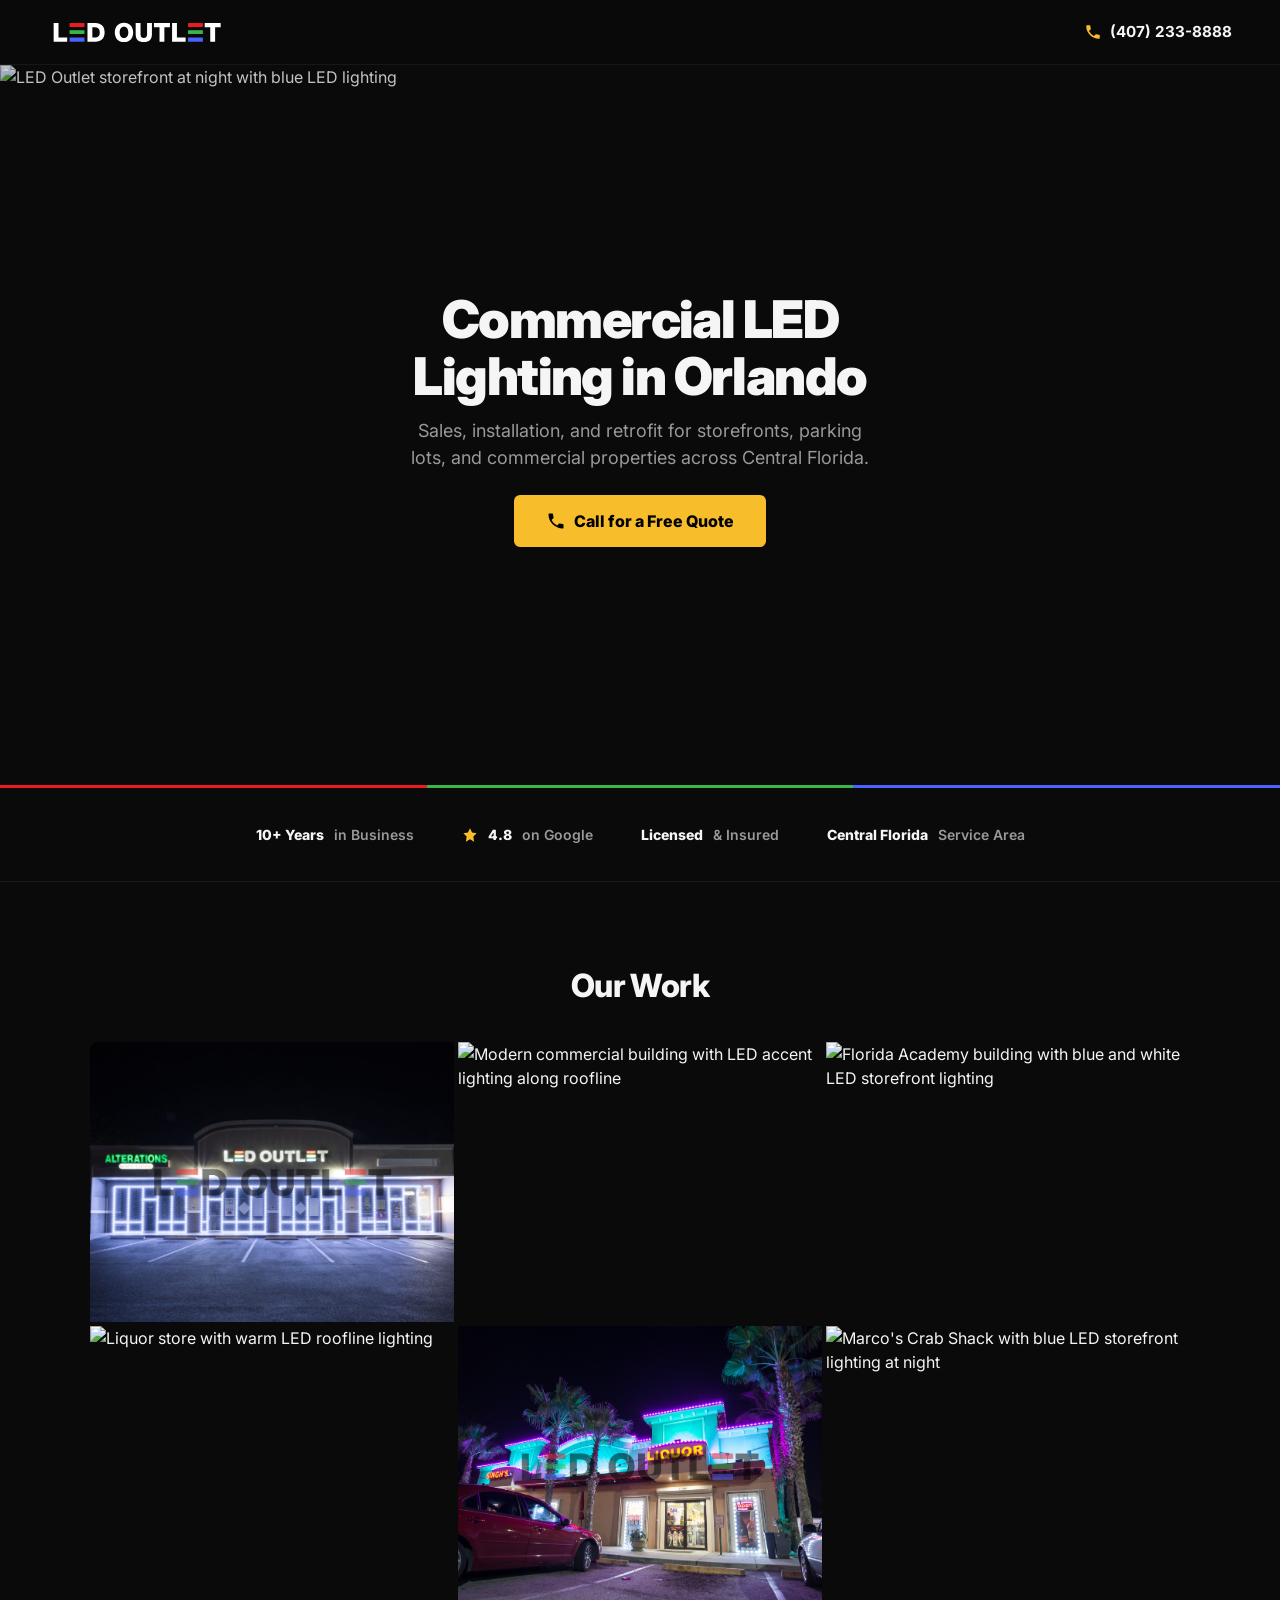
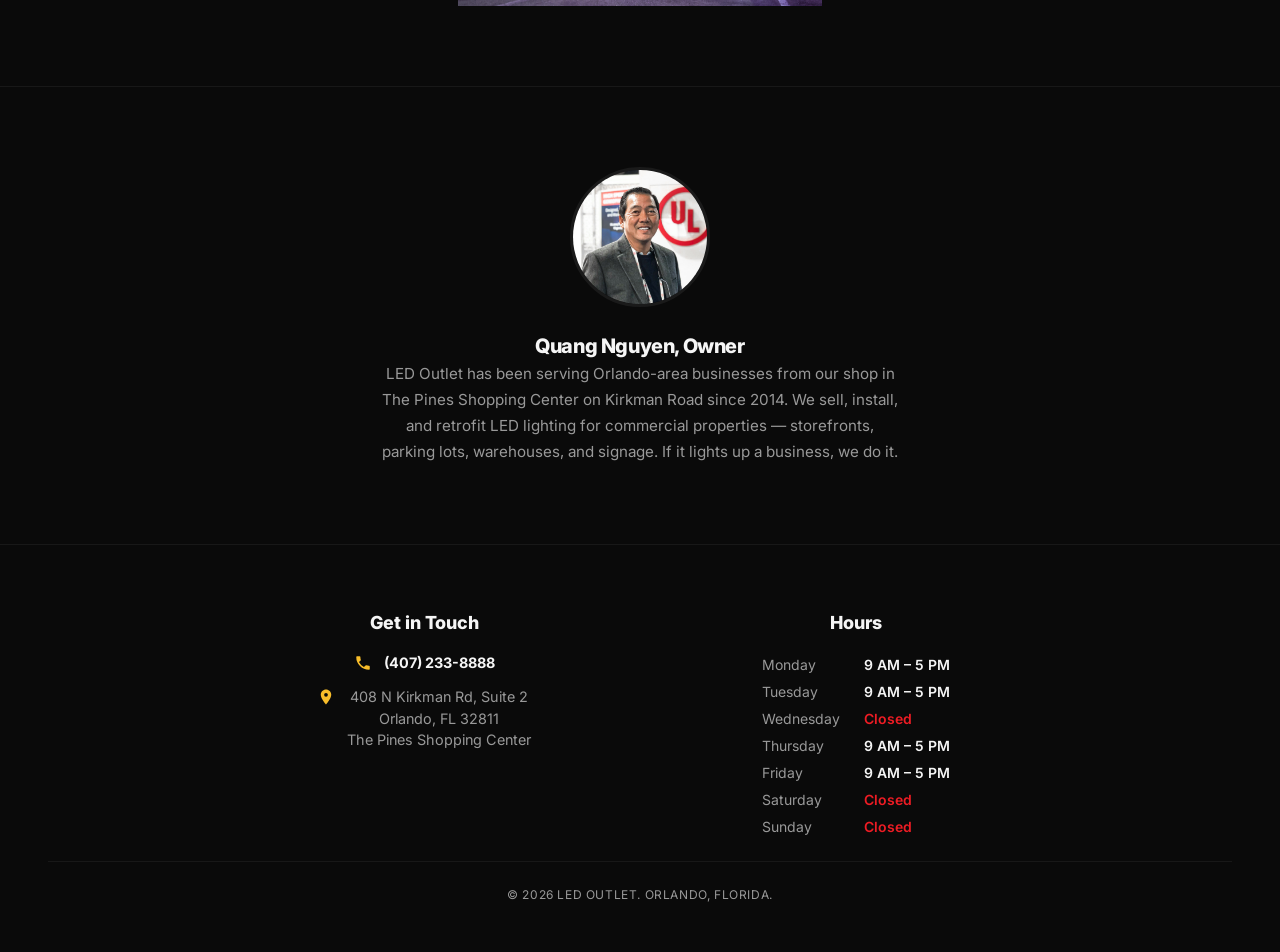
==== index.html @ 51996bc2 "Initial landing page for LED Outlet Single-page lead-gen site: hero with storefront photo, trust bar" ====
<!DOCTYPE html>
<html lang="en">
<head>
<meta charset="utf-8"/>
<meta name="viewport" content="width=device-width, initial-scale=1.0"/>
<title>LED Outlet — Commercial LED Lighting | Orlando, FL</title>
<meta name="description" content="Commercial LED lighting sales, installation, and retrofit in Orlando and Central Florida. Storefront LEDs, parking lot lights, wall packs, flood lights. Call (407) 233-8888."/>
<link rel="icon" type="image/png" href="images/favicon.png"/>
<link href="https://fonts.googleapis.com/css2?family=Inter:wght@400;500;600;700;800;900&display=swap" rel="stylesheet"/>
<style>
*, *::before, *::after { margin: 0; padding: 0; box-sizing: border-box; }

:root {
  --bg: #0a0a0a;
  --surface: #141414;
  --surface-2: #1a1a1a;
  --text: #f5f5f5;
  --text-muted: #999;
  --accent: #f8bd2a;
  --red: #ED1C24;
  --green: #39B54A;
  --blue: #4D63FF;
}

html { scroll-behavior: smooth; }

body {
  font-family: 'Inter', -apple-system, BlinkMacSystemFont, sans-serif;
  background: var(--bg);
  color: var(--text);
  line-height: 1.5;
  -webkit-font-smoothing: antialiased;
}

/* ── Sticky Mobile Call Bar ── */
.call-bar {
  position: fixed;
  bottom: 0;
  left: 0;
  right: 0;
  z-index: 100;
  background: var(--accent);
  padding: 14px 20px;
  display: flex;
  align-items: center;
  justify-content: center;
  gap: 10px;
  text-decoration: none;
  color: #000;
  font-weight: 800;
  font-size: 1.125rem;
  letter-spacing: -0.01em;
  transition: background 0.2s;
}
.call-bar:hover { background: #ffd000; }
.call-bar svg { width: 22px; height: 22px; flex-shrink: 0; }

@media (min-width: 768px) {
  .call-bar { display: none; }
}

/* ── Header ── */
header {
  position: sticky;
  top: 0;
  z-index: 90;
  background: rgba(10,10,10,0.92);
  backdrop-filter: blur(12px);
  -webkit-backdrop-filter: blur(12px);
  border-bottom: 1px solid rgba(255,255,255,0.06);
  padding: 16px 24px;
  display: flex;
  flex-direction: column;
  align-items: center;
  justify-content: center;
  gap: 8px;
}

.logo { height: 28px; width: auto; }

.header-phone {
  display: none;
  align-items: center;
  gap: 8px;
  text-decoration: none;
  color: var(--text);
  font-weight: 700;
  font-size: 0.95rem;
  transition: color 0.2s;
}
.header-phone:hover { color: var(--accent); }
.header-phone svg { width: 18px; height: 18px; color: var(--accent); }

@media (min-width: 768px) {
  header { padding: 16px 48px; flex-direction: row; justify-content: space-between; }
  .logo { height: 32px; }
  .header-phone { display: flex; }
}

/* ── Hero ── */
.hero {
  position: relative;
  min-height: 70vh;
  display: flex;
  align-items: center;
  justify-content: center;
  overflow: hidden;
}

.hero-img {
  position: absolute;
  inset: 0;
  width: 100%;
  height: 100%;
  object-fit: cover;
  object-position: center;
}

.hero-overlay {
  position: absolute;
  inset: 0;
  background: linear-gradient(
    to top,
    rgba(10,10,10,1) 0%,
    rgba(10,10,10,0.7) 40%,
    rgba(10,10,10,0.2) 100%
  );
}

.hero-content {
  position: relative;
  z-index: 2;
  padding: 40px 24px 48px;
  max-width: 680px;
  text-align: center;
}

.hero-content h1 {
  font-size: 2rem;
  font-weight: 900;
  letter-spacing: -0.03em;
  line-height: 1.1;
  margin-bottom: 12px;
}

.hero-content p {
  font-size: 1rem;
  color: var(--text-muted);
  max-width: 480px;
  margin: 0 auto 24px;
}

.hero-cta {
  display: inline-flex;
  align-items: center;
  gap: 8px;
  background: var(--accent);
  color: #000;
  font-weight: 800;
  font-size: 1rem;
  padding: 14px 32px;
  border: none;
  border-radius: 6px;
  text-decoration: none;
  transition: transform 0.15s, box-shadow 0.2s;
}
.hero-cta:hover {
  transform: scale(1.03);
  box-shadow: 0 0 30px rgba(248,189,42,0.3);
}
.hero-cta svg { width: 20px; height: 20px; }

@media (min-width: 768px) {
  .hero { min-height: 80vh; }
  .hero-content { padding: 60px 48px 72px; }
  .hero-content h1 { font-size: 3.25rem; }
  .hero-content p { font-size: 1.125rem; }
}

/* ── RGB Divider ── */
.rgb-line {
  display: flex;
  height: 3px;
}
.rgb-line span { flex: 1; }

/* ── Trust Bar ── */
.trust-bar {
  padding: 32px 24px;
  display: flex;
  flex-wrap: wrap;
  gap: 24px 40px;
  justify-content: center;
  align-items: center;
  border-bottom: 1px solid rgba(255,255,255,0.06);
}

.trust-item {
  display: flex;
  align-items: center;
  gap: 10px;
  font-size: 0.875rem;
  font-weight: 600;
  color: var(--text-muted);
}

.trust-item strong {
  color: var(--text);
  font-weight: 800;
}

@media (min-width: 768px) {
  .trust-bar { padding: 36px 48px; gap: 48px; }
}

/* ── Projects Grid ── */
.projects {
  padding: 64px 24px;
}

.projects h2 {
  font-size: 1.5rem;
  font-weight: 800;
  letter-spacing: -0.02em;
  margin-bottom: 32px;
  text-align: center;
}

.projects-grid {
  display: grid;
  grid-template-columns: 1fr;
  gap: 4px;
  max-width: 1100px;
  margin: 0 auto;
  border-radius: 8px;
  overflow: hidden;
}

.projects-grid img {
  width: 100%;
  height: 240px;
  object-fit: cover;
  display: block;
  transition: transform 0.3s;
}

.projects-grid img:hover {
  transform: scale(1.02);
}

@media (min-width: 640px) {
  .projects-grid { grid-template-columns: 1fr 1fr; }
  .projects-grid img { height: 280px; }
}

@media (min-width: 768px) {
  .projects { padding: 80px 48px; }
  .projects h2 { font-size: 2rem; }
}

@media (min-width: 1024px) {
  .projects-grid { grid-template-columns: 1fr 1fr 1fr; }
}

/* ── About / Owner ── */
.about {
  padding: 64px 24px;
  border-top: 1px solid rgba(255,255,255,0.06);
}

.about-inner {
  max-width: 800px;
  margin: 0 auto;
  display: flex;
  flex-direction: column;
  align-items: center;
  gap: 24px;
  text-align: center;
}

.about-photo {
  width: 120px;
  height: 120px;
  border-radius: 50%;
  object-fit: cover;
  border: 3px solid var(--surface-2);
}

.about-inner h2 {
  font-size: 1.25rem;
  font-weight: 800;
  letter-spacing: -0.02em;
}

.about-inner p {
  font-size: 0.95rem;
  color: var(--text-muted);
  max-width: 520px;
  line-height: 1.7;
}

@media (min-width: 768px) {
  .about { padding: 80px 48px; }
  .about-photo { width: 140px; height: 140px; flex-shrink: 0; }
}

/* ── Footer / Contact ── */
footer {
  border-top: 1px solid rgba(255,255,255,0.06);
  padding: 48px 24px 120px;
}

.footer-inner {
  max-width: 800px;
  margin: 0 auto;
  display: flex;
  flex-direction: column;
  align-items: center;
  text-align: center;
  gap: 32px;
}

.footer-contact h3 {
  font-size: 1.125rem;
  font-weight: 800;
  margin-bottom: 16px;
}

.footer-detail {
  display: flex;
  align-items: flex-start;
  justify-content: center;
  gap: 12px;
  margin-bottom: 12px;
  font-size: 0.9rem;
  color: var(--text-muted);
}

.footer-detail svg {
  width: 18px;
  height: 18px;
  color: var(--accent);
  flex-shrink: 0;
  margin-top: 2px;
}

.footer-detail a {
  color: var(--text);
  text-decoration: none;
  font-weight: 700;
}
.footer-detail a:hover { color: var(--accent); }

.footer-hours {
  text-align: center;
}

.footer-hours h3 {
  font-size: 1.125rem;
  font-weight: 800;
  margin-bottom: 16px;
}

.hours-grid {
  display: inline-grid;
  grid-template-columns: auto auto;
  gap: 6px 24px;
  font-size: 0.875rem;
  text-align: left;
}

.hours-grid .day { color: var(--text-muted); }
.hours-grid .time { color: var(--text); font-weight: 600; }
.hours-grid .closed { color: var(--red); font-weight: 600; }

.footer-bottom {
  margin-top: 24px;
  padding-top: 24px;
  border-top: 1px solid rgba(255,255,255,0.06);
  font-size: 0.75rem;
  color: var(--text-muted);
  text-align: center;
  letter-spacing: 0.05em;
  text-transform: uppercase;
}

@media (min-width: 768px) {
  footer { padding: 64px 48px 48px; }
  .footer-inner { flex-direction: row; align-items: flex-start; gap: 64px; }
  .footer-contact, .footer-hours { flex: 1; text-align: center; }
}

/* ── Utility ── */
@media (max-width: 767px) {
  body { padding-bottom: 60px; }
}
</style>
</head>
<body>

<!-- Sticky Mobile Call Bar -->
<a href="tel:4072338888" class="call-bar">
  <svg xmlns="http://www.w3.org/2000/svg" viewBox="0 0 24 24" fill="currentColor"><path d="M6.62 10.79a15.05 15.05 0 006.59 6.59l2.2-2.2a1 1 0 011.01-.24 11.36 11.36 0 003.58.57 1 1 0 011 1V20a1 1 0 01-1 1A17 17 0 013 4a1 1 0 011-1h3.5a1 1 0 011 1 11.36 11.36 0 00.57 3.58 1 1 0 01-.25 1.01l-2.2 2.2z"/></svg>
  Call (407) 233-8888
</a>

<!-- Header -->
<header>
  <img src="images/logo.svg" alt="LED Outlet" class="logo"/>
  <a href="tel:4072338888" class="header-phone">
    <svg xmlns="http://www.w3.org/2000/svg" viewBox="0 0 24 24" fill="currentColor"><path d="M6.62 10.79a15.05 15.05 0 006.59 6.59l2.2-2.2a1 1 0 011.01-.24 11.36 11.36 0 003.58.57 1 1 0 011 1V20a1 1 0 01-1 1A17 17 0 013 4a1 1 0 011-1h3.5a1 1 0 011 1 11.36 11.36 0 00.57 3.58 1 1 0 01-.25 1.01l-2.2 2.2z"/></svg>
    (407) 233-8888
  </a>
</header>

<!-- Hero -->
<section class="hero">
  <img src="images/hero-storefront.jpg" alt="LED Outlet storefront at night with blue LED lighting" class="hero-img"/>
  <div class="hero-overlay"></div>
  <div class="hero-content">
    <h1>Commercial LED Lighting in Orlando</h1>
    <p>Sales, installation, and retrofit for storefronts, parking lots, and commercial properties across Central Florida.</p>
    <a href="tel:4072338888" class="hero-cta">
      <svg xmlns="http://www.w3.org/2000/svg" viewBox="0 0 24 24" fill="currentColor"><path d="M6.62 10.79a15.05 15.05 0 006.59 6.59l2.2-2.2a1 1 0 011.01-.24 11.36 11.36 0 003.58.57 1 1 0 011 1V20a1 1 0 01-1 1A17 17 0 013 4a1 1 0 011-1h3.5a1 1 0 011 1 11.36 11.36 0 00.57 3.58 1 1 0 01-.25 1.01l-2.2 2.2z"/></svg>
      Call for a Free Quote
    </a>
  </div>
</section>

<!-- RGB Divider -->
<div class="rgb-line">
  <span style="background:var(--red)"></span>
  <span style="background:var(--green)"></span>
  <span style="background:var(--blue)"></span>
</div>

<!-- Trust Bar -->
<div class="trust-bar">
  <div class="trust-item">
    <strong>10+ Years</strong> in Business
  </div>
  <div class="trust-item">
    <svg xmlns="http://www.w3.org/2000/svg" viewBox="0 0 24 24" fill="#f8bd2a" width="16" height="16"><path d="M12 2l3.09 6.26L22 9.27l-5 4.87L18.18 22 12 18.56 5.82 22 7 14.14l-5-4.87 6.91-1.01z"/></svg>
    <strong>4.8</strong> on Google
  </div>
  <div class="trust-item">
    <strong>Licensed</strong> & Insured
  </div>
  <div class="trust-item">
    <strong>Central Florida</strong> Service Area
  </div>
</div>

<!-- Projects -->
<section class="projects">
  <h2>Our Work</h2>
  <div class="projects-grid">
    <img src="images/storefront-white.jpg" alt="LED Outlet storefront with white LED module lighting" loading="lazy"/>
    <img src="images/projects/commercial-building.jpg" alt="Modern commercial building with LED accent lighting along roofline" loading="lazy"/>
    <img src="images/projects/florida-academy.jpg" alt="Florida Academy building with blue and white LED storefront lighting" loading="lazy"/>
    <img src="images/projects/liquor-store.jpg" alt="Liquor store with warm LED roofline lighting" loading="lazy"/>
    <img src="images/projects/singhs.jpg" alt="Singh's Liquors with colorful LED accent lighting and palm trees" loading="lazy"/>
    <img src="images/projects/crab-shack.jpg" alt="Marco's Crab Shack with blue LED storefront lighting at night" loading="lazy"/>
  </div>
</section>

<!-- About -->
<section class="about">
  <div class="about-inner">
    <img src="images/quang.jpg" alt="Quang Nguyen, owner of LED Outlet" class="about-photo"/>
    <div>
      <h2>Quang Nguyen, Owner</h2>
      <p>LED Outlet has been serving Orlando-area businesses from our shop in The Pines Shopping Center on Kirkman Road since 2014. We sell, install, and retrofit LED lighting for commercial properties — storefronts, parking lots, warehouses, and signage. If it lights up a business, we do it.</p>
    </div>
  </div>
</section>

<!-- Footer -->
<footer>
  <div class="footer-inner">
    <div class="footer-contact">
      <h3>Get in Touch</h3>
      <div class="footer-detail">
        <svg xmlns="http://www.w3.org/2000/svg" viewBox="0 0 24 24" fill="currentColor"><path d="M6.62 10.79a15.05 15.05 0 006.59 6.59l2.2-2.2a1 1 0 011.01-.24 11.36 11.36 0 003.58.57 1 1 0 011 1V20a1 1 0 01-1 1A17 17 0 013 4a1 1 0 011-1h3.5a1 1 0 011 1 11.36 11.36 0 00.57 3.58 1 1 0 01-.25 1.01l-2.2 2.2z"/></svg>
        <a href="tel:4072338888">(407) 233-8888</a>
      </div>
      <div class="footer-detail">
        <svg xmlns="http://www.w3.org/2000/svg" viewBox="0 0 24 24" fill="currentColor"><path d="M12 2C8.13 2 5 5.13 5 9c0 5.25 7 13 7 13s7-7.75 7-13c0-3.87-3.13-7-7-7zm0 9.5a2.5 2.5 0 010-5 2.5 2.5 0 010 5z"/></svg>
        <span>408 N Kirkman Rd, Suite 2<br/>Orlando, FL 32811<br/>The Pines Shopping Center</span>
      </div>
    </div>
    <div class="footer-hours">
      <h3>Hours</h3>
      <div class="hours-grid">
        <span class="day">Monday</span><span class="time">9 AM – 5 PM</span>
        <span class="day">Tuesday</span><span class="time">9 AM – 5 PM</span>
        <span class="day">Wednesday</span><span class="closed">Closed</span>
        <span class="day">Thursday</span><span class="time">9 AM – 5 PM</span>
        <span class="day">Friday</span><span class="time">9 AM – 5 PM</span>
        <span class="day">Saturday</span><span class="closed">Closed</span>
        <span class="day">Sunday</span><span class="closed">Closed</span>
      </div>
    </div>
  </div>
  <div class="footer-bottom">
    &copy; 2026 LED Outlet. Orlando, Florida.
  </div>
</footer>

</body>
</html>
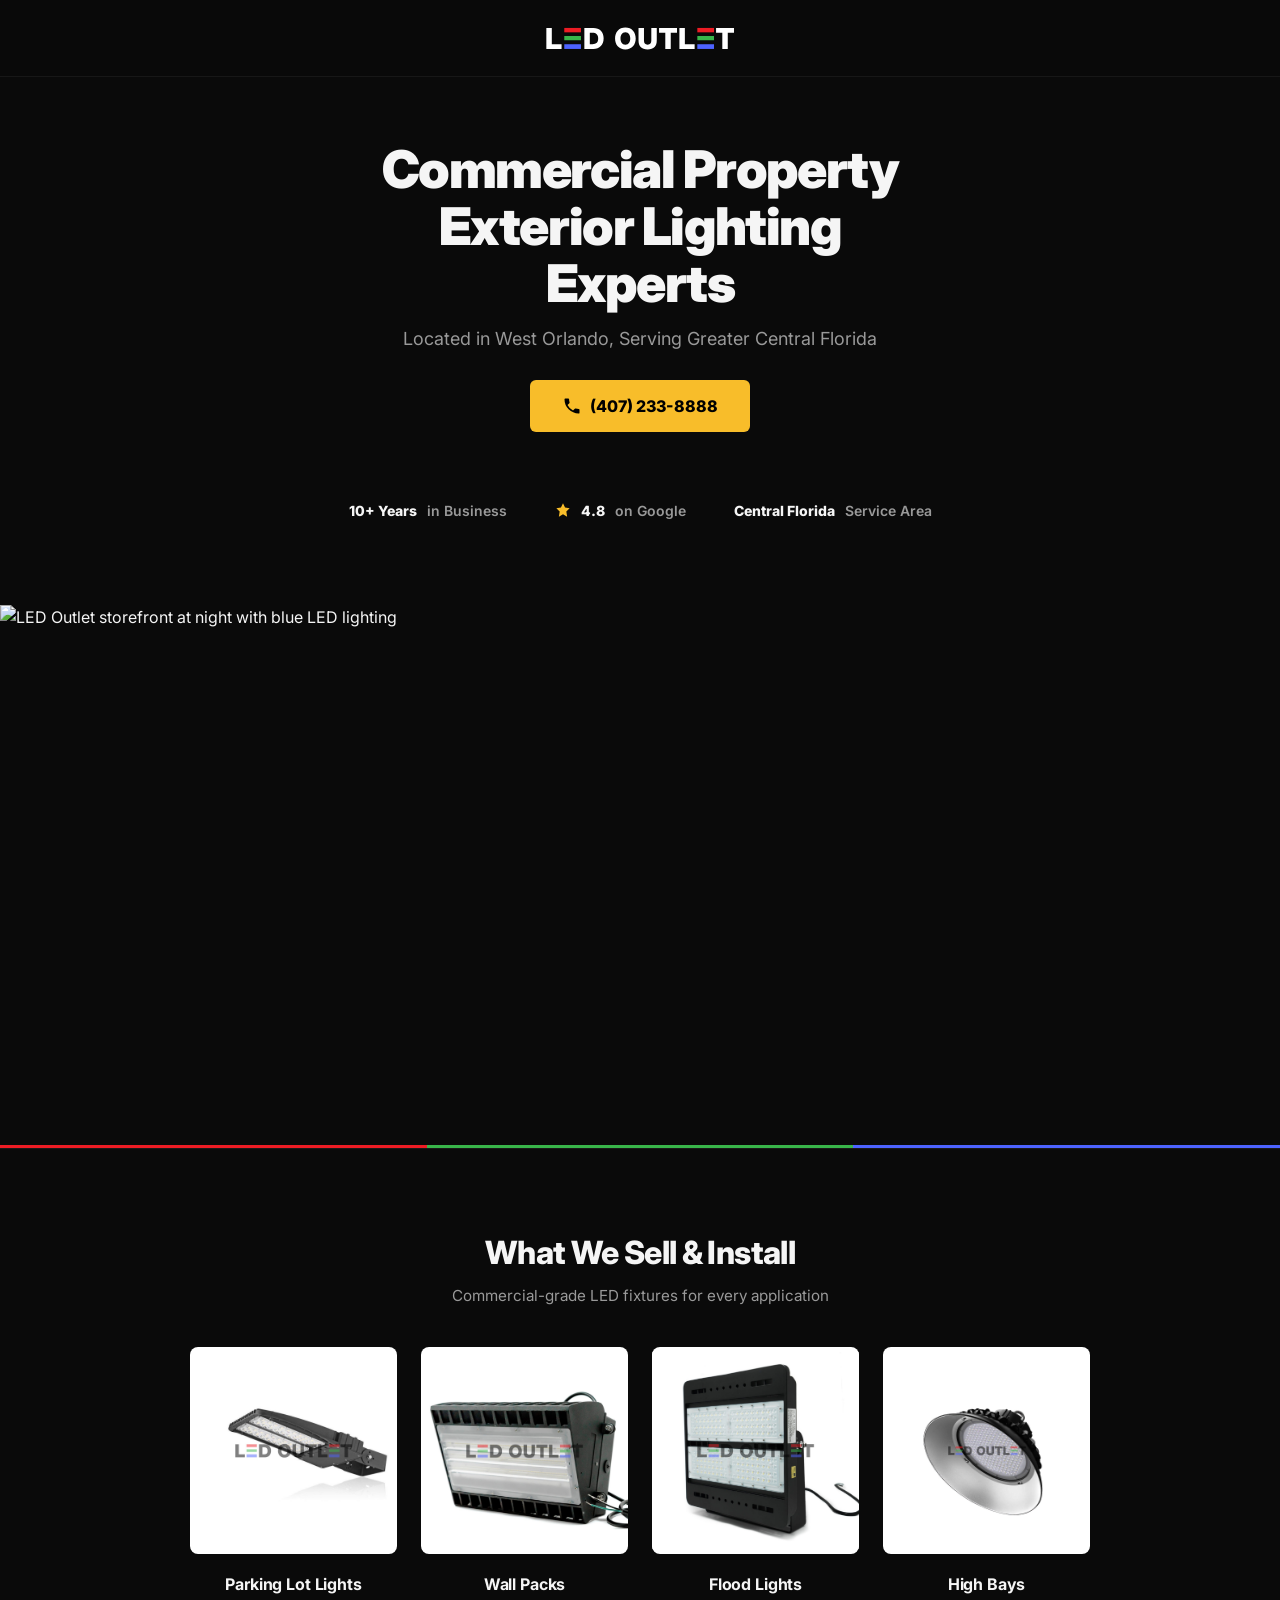
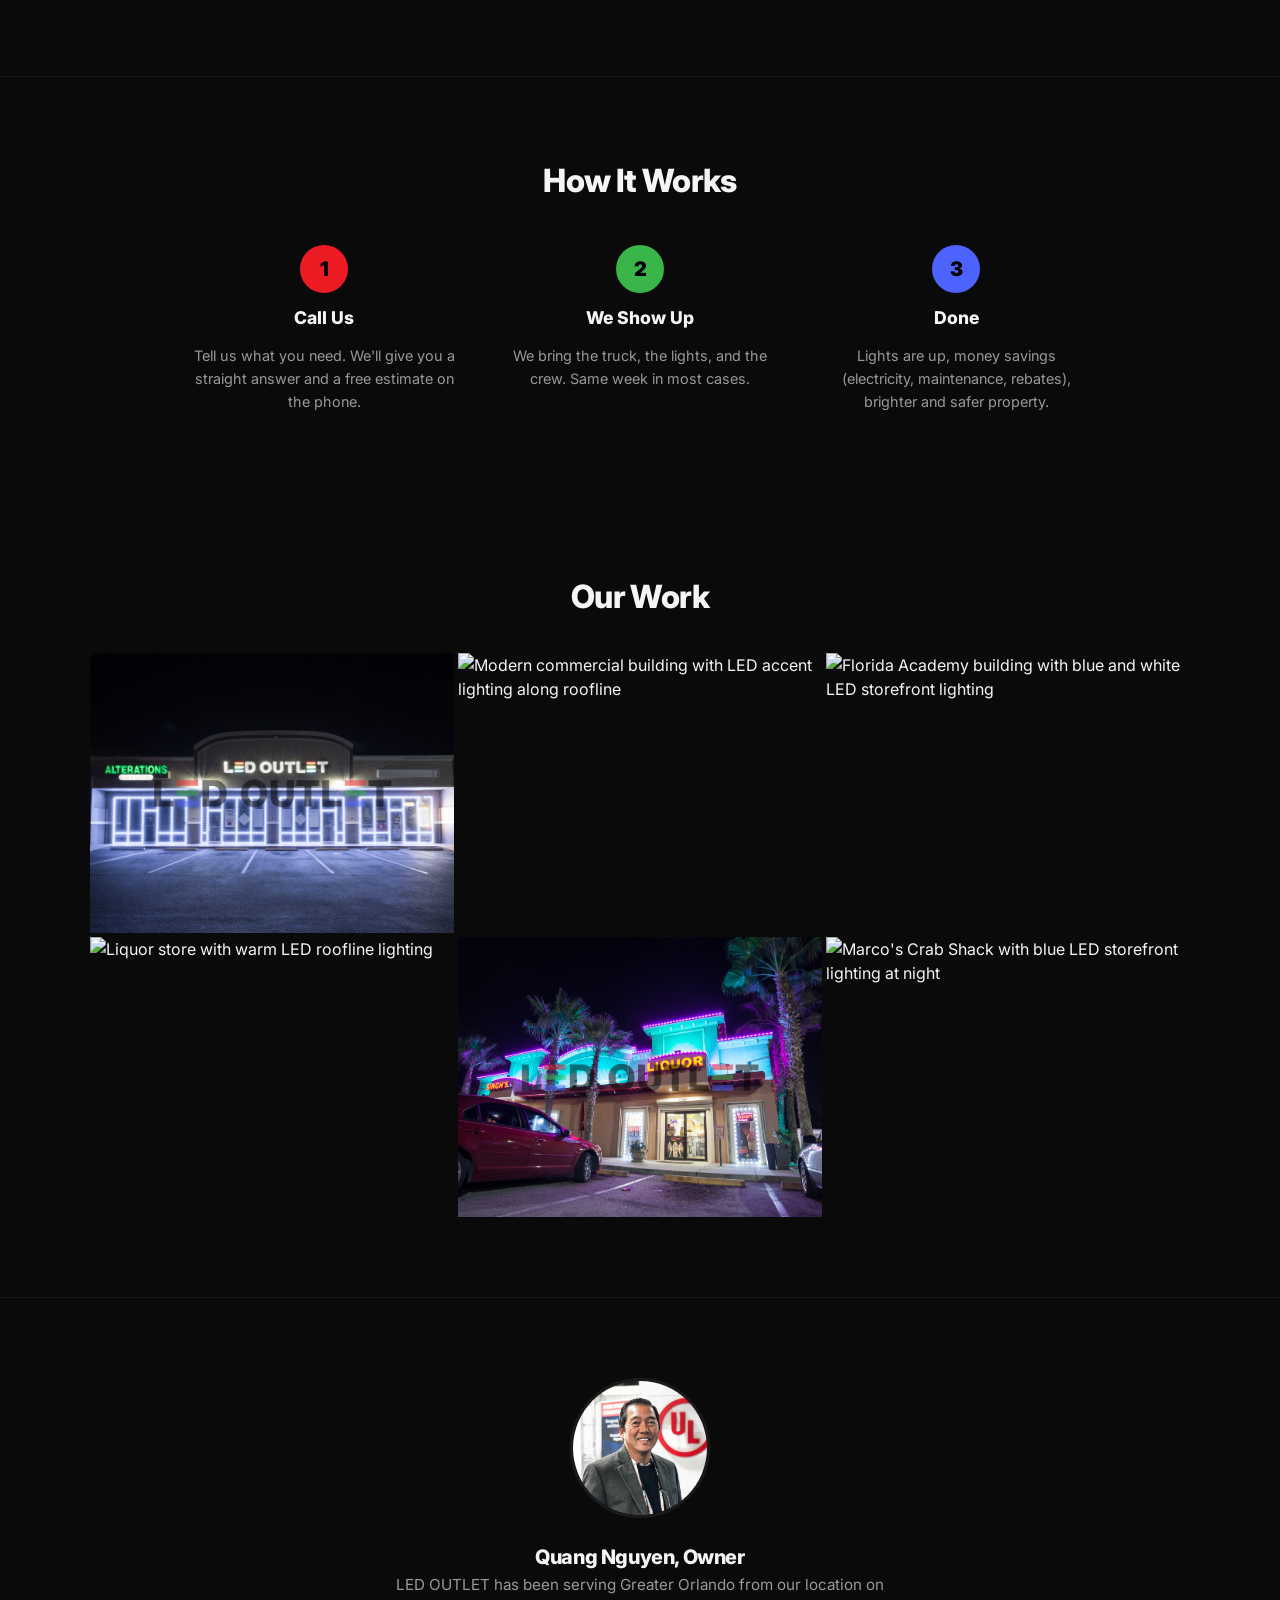
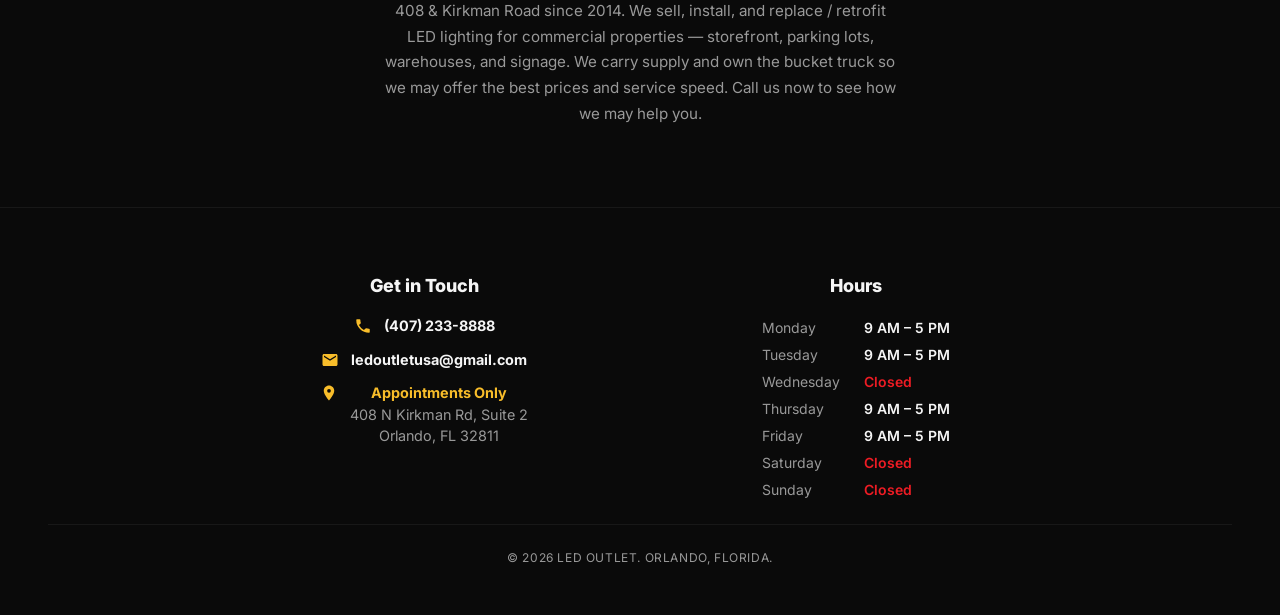
==== commit f28f24a5: "Add products, how-it-works, restructure layout - Products section: parking lot lights, wall packs, f" ====
--- a/index.html
+++ b/index.html
@@ -68,74 +68,29 @@
   backdrop-filter: blur(12px);
   -webkit-backdrop-filter: blur(12px);
   border-bottom: 1px solid rgba(255,255,255,0.06);
-  padding: 16px 24px;
+  padding: 20px 24px;
   display: flex;
   flex-direction: column;
   align-items: center;
   justify-content: center;
-  gap: 8px;
+  gap: 0;
 }
 
 .logo { height: 28px; width: auto; }
 
-.header-phone {
-  display: none;
-  align-items: center;
-  gap: 8px;
-  text-decoration: none;
-  color: var(--text);
-  font-weight: 700;
-  font-size: 0.95rem;
-  transition: color 0.2s;
-}
-.header-phone:hover { color: var(--accent); }
-.header-phone svg { width: 18px; height: 18px; color: var(--accent); }
-
-@media (min-width: 768px) {
-  header { padding: 16px 48px; flex-direction: row; justify-content: space-between; }
-  .logo { height: 32px; }
-  .header-phone { display: flex; }
-}
-
-/* ── Hero ── */
-.hero {
-  position: relative;
-  min-height: 70vh;
-  display: flex;
-  align-items: center;
-  justify-content: center;
-  overflow: hidden;
-}
-
-.hero-img {
-  position: absolute;
-  inset: 0;
-  width: 100%;
-  height: 100%;
-  object-fit: cover;
-  object-position: center;
-}
-
-.hero-overlay {
-  position: absolute;
-  inset: 0;
-  background: linear-gradient(
-    to top,
-    rgba(10,10,10,1) 0%,
-    rgba(10,10,10,0.7) 40%,
-    rgba(10,10,10,0.2) 100%
-  );
-}
-
-.hero-content {
-  position: relative;
-  z-index: 2;
-  padding: 40px 24px 48px;
-  max-width: 680px;
-  text-align: center;
-}
-
-.hero-content h1 {
+@media (min-width: 768px) {
+  header { padding: 20px 48px; }
+  .logo { height: 36px; }
+}
+
+/* ── Intro (text + buttons above hero image) ── */
+.intro {
+  background: var(--bg);
+  text-align: center;
+  padding: 48px 24px 40px;
+}
+
+.intro h1 {
   font-size: 2rem;
   font-weight: 900;
   letter-spacing: -0.03em;
@@ -143,14 +98,21 @@
   margin-bottom: 12px;
 }
 
-.hero-content p {
+.intro p {
   font-size: 1rem;
   color: var(--text-muted);
-  max-width: 480px;
-  margin: 0 auto 24px;
-}
-
-.hero-cta {
+  max-width: 520px;
+  margin: 0 auto 28px;
+}
+
+.intro-buttons {
+  display: flex;
+  gap: 12px;
+  justify-content: center;
+  flex-wrap: wrap;
+}
+
+.btn-call {
   display: inline-flex;
   align-items: center;
   gap: 8px;
@@ -164,17 +126,54 @@
   text-decoration: none;
   transition: transform 0.15s, box-shadow 0.2s;
 }
-.hero-cta:hover {
+.btn-call:hover {
   transform: scale(1.03);
   box-shadow: 0 0 30px rgba(248,189,42,0.3);
 }
-.hero-cta svg { width: 20px; height: 20px; }
-
-@media (min-width: 768px) {
-  .hero { min-height: 80vh; }
-  .hero-content { padding: 60px 48px 72px; }
-  .hero-content h1 { font-size: 3.25rem; }
-  .hero-content p { font-size: 1.125rem; }
+.btn-call svg { width: 20px; height: 20px; }
+
+.btn-quote {
+  display: inline-flex;
+  align-items: center;
+  gap: 8px;
+  background: transparent;
+  color: var(--text);
+  font-weight: 700;
+  font-size: 1rem;
+  padding: 14px 32px;
+  border: 2px solid rgba(255,255,255,0.15);
+  border-radius: 6px;
+  text-decoration: none;
+  transition: border-color 0.2s, background 0.2s;
+}
+.btn-quote:hover {
+  border-color: rgba(255,255,255,0.3);
+  background: rgba(255,255,255,0.05);
+}
+.btn-quote svg { width: 20px; height: 20px; }
+
+@media (min-width: 768px) {
+  .intro { padding: 64px 48px 48px; }
+  .intro h1 { font-size: 3.25rem; }
+  .intro p { font-size: 1.125rem; }
+}
+
+/* ── Hero Image ── */
+.hero {
+  position: relative;
+  overflow: hidden;
+}
+
+.hero-img {
+  width: 100%;
+  height: 50vh;
+  object-fit: cover;
+  object-position: center;
+  display: block;
+}
+
+@media (min-width: 768px) {
+  .hero-img { height: 60vh; }
 }
 
 /* ── RGB Divider ── */
@@ -186,13 +185,13 @@
 
 /* ── Trust Bar ── */
 .trust-bar {
-  padding: 32px 24px;
+  margin-top: 32px;
+  padding: 0;
   display: flex;
   flex-wrap: wrap;
-  gap: 24px 40px;
+  gap: 16px 32px;
   justify-content: center;
   align-items: center;
-  border-bottom: 1px solid rgba(255,255,255,0.06);
 }
 
 .trust-item {
@@ -211,6 +210,125 @@
 
 @media (min-width: 768px) {
   .trust-bar { padding: 36px 48px; gap: 48px; }
+}
+
+/* ── Products ── */
+.products {
+  padding: 64px 24px;
+  border-top: 1px solid rgba(255,255,255,0.06);
+}
+
+.products h2 {
+  font-size: 1.5rem;
+  font-weight: 800;
+  letter-spacing: -0.02em;
+  margin-bottom: 8px;
+  text-align: center;
+}
+
+.products .subtitle {
+  text-align: center;
+  color: var(--text-muted);
+  font-size: 0.95rem;
+  margin-bottom: 40px;
+}
+
+.products-grid {
+  display: grid;
+  grid-template-columns: 1fr 1fr;
+  gap: 24px;
+  max-width: 900px;
+  margin: 0 auto;
+}
+
+.product-card {
+  text-align: center;
+}
+
+.product-card img {
+  width: 100%;
+  aspect-ratio: 1;
+  object-fit: contain;
+  background: #fff;
+  border-radius: 8px;
+  margin-bottom: 12px;
+}
+
+.product-card h3 {
+  font-size: 0.875rem;
+  font-weight: 700;
+  letter-spacing: -0.01em;
+}
+
+@media (min-width: 640px) {
+  .products-grid { grid-template-columns: repeat(4, 1fr); }
+}
+
+@media (min-width: 768px) {
+  .products { padding: 80px 48px; }
+  .products h2 { font-size: 2rem; }
+  .product-card h3 { font-size: 1rem; }
+}
+
+/* ── How It Works ── */
+.how-it-works {
+  padding: 64px 24px;
+  border-top: 1px solid rgba(255,255,255,0.06);
+  text-align: center;
+}
+
+.how-it-works h2 {
+  font-size: 1.5rem;
+  font-weight: 800;
+  letter-spacing: -0.02em;
+  margin-bottom: 40px;
+}
+
+.steps {
+  display: flex;
+  flex-direction: column;
+  gap: 36px;
+  max-width: 900px;
+  margin: 0 auto;
+}
+
+.step {
+  display: flex;
+  flex-direction: column;
+  align-items: center;
+  gap: 12px;
+}
+
+.step-number {
+  width: 48px;
+  height: 48px;
+  border-radius: 50%;
+  display: flex;
+  align-items: center;
+  justify-content: center;
+  font-size: 1.25rem;
+  font-weight: 900;
+  color: #000;
+  flex-shrink: 0;
+}
+
+.step h3 {
+  font-size: 1.1rem;
+  font-weight: 800;
+}
+
+.step p {
+  font-size: 0.9rem;
+  color: var(--text-muted);
+  max-width: 280px;
+  line-height: 1.6;
+}
+
+@media (min-width: 768px) {
+  .how-it-works { padding: 80px 48px; }
+  .how-it-works h2 { font-size: 2rem; }
+  .steps { flex-direction: row; gap: 48px; }
+  .step { flex: 1; }
 }
 
 /* ── Projects Grid ── */
@@ -407,24 +525,35 @@
 <!-- Header -->
 <header>
   <img src="images/logo.svg" alt="LED Outlet" class="logo"/>
-  <a href="tel:4072338888" class="header-phone">
-    <svg xmlns="http://www.w3.org/2000/svg" viewBox="0 0 24 24" fill="currentColor"><path d="M6.62 10.79a15.05 15.05 0 006.59 6.59l2.2-2.2a1 1 0 011.01-.24 11.36 11.36 0 003.58.57 1 1 0 011 1V20a1 1 0 01-1 1A17 17 0 013 4a1 1 0 011-1h3.5a1 1 0 011 1 11.36 11.36 0 00.57 3.58 1 1 0 01-.25 1.01l-2.2 2.2z"/></svg>
-    (407) 233-8888
-  </a>
 </header>
 
-<!-- Hero -->
+<!-- Intro -->
+<section class="intro">
+  <h1>Commercial Property<br/>Exterior Lighting<br/>Experts</h1>
+  <p>Located in West Orlando, Serving Greater Central Florida</p>
+  <div class="intro-buttons">
+    <a href="tel:4072338888" class="btn-call">
+      <svg xmlns="http://www.w3.org/2000/svg" viewBox="0 0 24 24" fill="currentColor"><path d="M6.62 10.79a15.05 15.05 0 006.59 6.59l2.2-2.2a1 1 0 011.01-.24 11.36 11.36 0 003.58.57 1 1 0 011 1V20a1 1 0 01-1 1A17 17 0 013 4a1 1 0 011-1h3.5a1 1 0 011 1 11.36 11.36 0 00.57 3.58 1 1 0 01-.25 1.01l-2.2 2.2z"/></svg>
+      (407) 233-8888
+    </a>
+  </div>
+  <div class="trust-bar">
+    <div class="trust-item">
+      <strong>10+ Years</strong> in Business
+    </div>
+    <div class="trust-item">
+      <svg xmlns="http://www.w3.org/2000/svg" viewBox="0 0 24 24" fill="#f8bd2a" width="16" height="16"><path d="M12 2l3.09 6.26L22 9.27l-5 4.87L18.18 22 12 18.56 5.82 22 7 14.14l-5-4.87 6.91-1.01z"/></svg>
+      <strong>4.8</strong> on Google
+    </div>
+<div class="trust-item">
+      <strong>Central Florida</strong> Service Area
+    </div>
+  </div>
+</section>
+
+<!-- Hero Image -->
 <section class="hero">
   <img src="images/hero-storefront.jpg" alt="LED Outlet storefront at night with blue LED lighting" class="hero-img"/>
-  <div class="hero-overlay"></div>
-  <div class="hero-content">
-    <h1>Commercial LED Lighting in Orlando</h1>
-    <p>Sales, installation, and retrofit for storefronts, parking lots, and commercial properties across Central Florida.</p>
-    <a href="tel:4072338888" class="hero-cta">
-      <svg xmlns="http://www.w3.org/2000/svg" viewBox="0 0 24 24" fill="currentColor"><path d="M6.62 10.79a15.05 15.05 0 006.59 6.59l2.2-2.2a1 1 0 011.01-.24 11.36 11.36 0 003.58.57 1 1 0 011 1V20a1 1 0 01-1 1A17 17 0 013 4a1 1 0 011-1h3.5a1 1 0 011 1 11.36 11.36 0 00.57 3.58 1 1 0 01-.25 1.01l-2.2 2.2z"/></svg>
-      Call for a Free Quote
-    </a>
-  </div>
 </section>
 
 <!-- RGB Divider -->
@@ -434,22 +563,51 @@
   <span style="background:var(--blue)"></span>
 </div>
 
-<!-- Trust Bar -->
-<div class="trust-bar">
-  <div class="trust-item">
-    <strong>10+ Years</strong> in Business
-  </div>
-  <div class="trust-item">
-    <svg xmlns="http://www.w3.org/2000/svg" viewBox="0 0 24 24" fill="#f8bd2a" width="16" height="16"><path d="M12 2l3.09 6.26L22 9.27l-5 4.87L18.18 22 12 18.56 5.82 22 7 14.14l-5-4.87 6.91-1.01z"/></svg>
-    <strong>4.8</strong> on Google
-  </div>
-  <div class="trust-item">
-    <strong>Licensed</strong> & Insured
-  </div>
-  <div class="trust-item">
-    <strong>Central Florida</strong> Service Area
-  </div>
-</div>
+<!-- Products -->
+<section class="products">
+  <h2>What We Sell & Install</h2>
+  <p class="subtitle">Commercial-grade LED fixtures for every application</p>
+  <div class="products-grid">
+    <div class="product-card">
+      <img src="images/products/parking-lot-lights.jpg" alt="LED Parking Lot Light" loading="lazy"/>
+      <h3>Parking Lot Lights</h3>
+    </div>
+    <div class="product-card">
+      <img src="images/products/wall-packs.jpg" alt="LED Wall Pack" loading="lazy"/>
+      <h3>Wall Packs</h3>
+    </div>
+    <div class="product-card">
+      <img src="images/products/flood-lights.jpg" alt="LED Flood Light" loading="lazy"/>
+      <h3>Flood Lights</h3>
+    </div>
+    <div class="product-card">
+      <img src="images/products/high-bay.jpg" alt="LED High Bay Light" loading="lazy"/>
+      <h3>High Bays</h3>
+    </div>
+  </div>
+</section>
+
+<!-- How It Works -->
+<section class="how-it-works">
+  <h2>How It Works</h2>
+  <div class="steps">
+    <div class="step">
+      <div class="step-number" style="background:var(--red)">1</div>
+      <h3>Call Us</h3>
+      <p>Tell us what you need. We'll give you a straight answer and a free estimate on the phone.</p>
+    </div>
+    <div class="step">
+      <div class="step-number" style="background:var(--green)">2</div>
+      <h3>We Show Up</h3>
+      <p>We bring the truck, the lights, and the crew. Same week in most cases.</p>
+    </div>
+    <div class="step">
+      <div class="step-number" style="background:var(--blue)">3</div>
+      <h3>Done</h3>
+      <p>Lights are up, money savings (electricity, maintenance, rebates), brighter and safer property.</p>
+    </div>
+  </div>
+</section>
 
 <!-- Projects -->
 <section class="projects">
@@ -470,7 +628,7 @@
     <img src="images/quang.jpg" alt="Quang Nguyen, owner of LED Outlet" class="about-photo"/>
     <div>
       <h2>Quang Nguyen, Owner</h2>
-      <p>LED Outlet has been serving Orlando-area businesses from our shop in The Pines Shopping Center on Kirkman Road since 2014. We sell, install, and retrofit LED lighting for commercial properties — storefronts, parking lots, warehouses, and signage. If it lights up a business, we do it.</p>
+      <p>LED OUTLET has been serving Greater Orlando from our location on 408 &amp; Kirkman Road since 2014. We sell, install, and replace / retrofit LED lighting for commercial properties — storefront, parking lots, warehouses, and signage. We carry supply and own the bucket truck so we may offer the best prices and service speed. Call us now to see how we may help you.</p>
     </div>
   </div>
 </section>
@@ -485,8 +643,12 @@
         <a href="tel:4072338888">(407) 233-8888</a>
       </div>
       <div class="footer-detail">
+        <svg xmlns="http://www.w3.org/2000/svg" viewBox="0 0 24 24" fill="currentColor"><path d="M20 4H4c-1.1 0-2 .9-2 2v12c0 1.1.9 2 2 2h16c1.1 0 2-.9 2-2V6c0-1.1-.9-2-2-2zm0 4l-8 5-8-5V6l8 5 8-5v2z"/></svg>
+        <a href="mailto:ledoutletusa@gmail.com">ledoutletusa@gmail.com</a>
+      </div>
+      <div class="footer-detail">
         <svg xmlns="http://www.w3.org/2000/svg" viewBox="0 0 24 24" fill="currentColor"><path d="M12 2C8.13 2 5 5.13 5 9c0 5.25 7 13 7 13s7-7.75 7-13c0-3.87-3.13-7-7-7zm0 9.5a2.5 2.5 0 010-5 2.5 2.5 0 010 5z"/></svg>
-        <span>408 N Kirkman Rd, Suite 2<br/>Orlando, FL 32811<br/>The Pines Shopping Center</span>
+        <span><strong style="color:var(--accent)">Appointments Only</strong><br/>408 N Kirkman Rd, Suite 2<br/>Orlando, FL 32811</span>
       </div>
     </div>
     <div class="footer-hours">
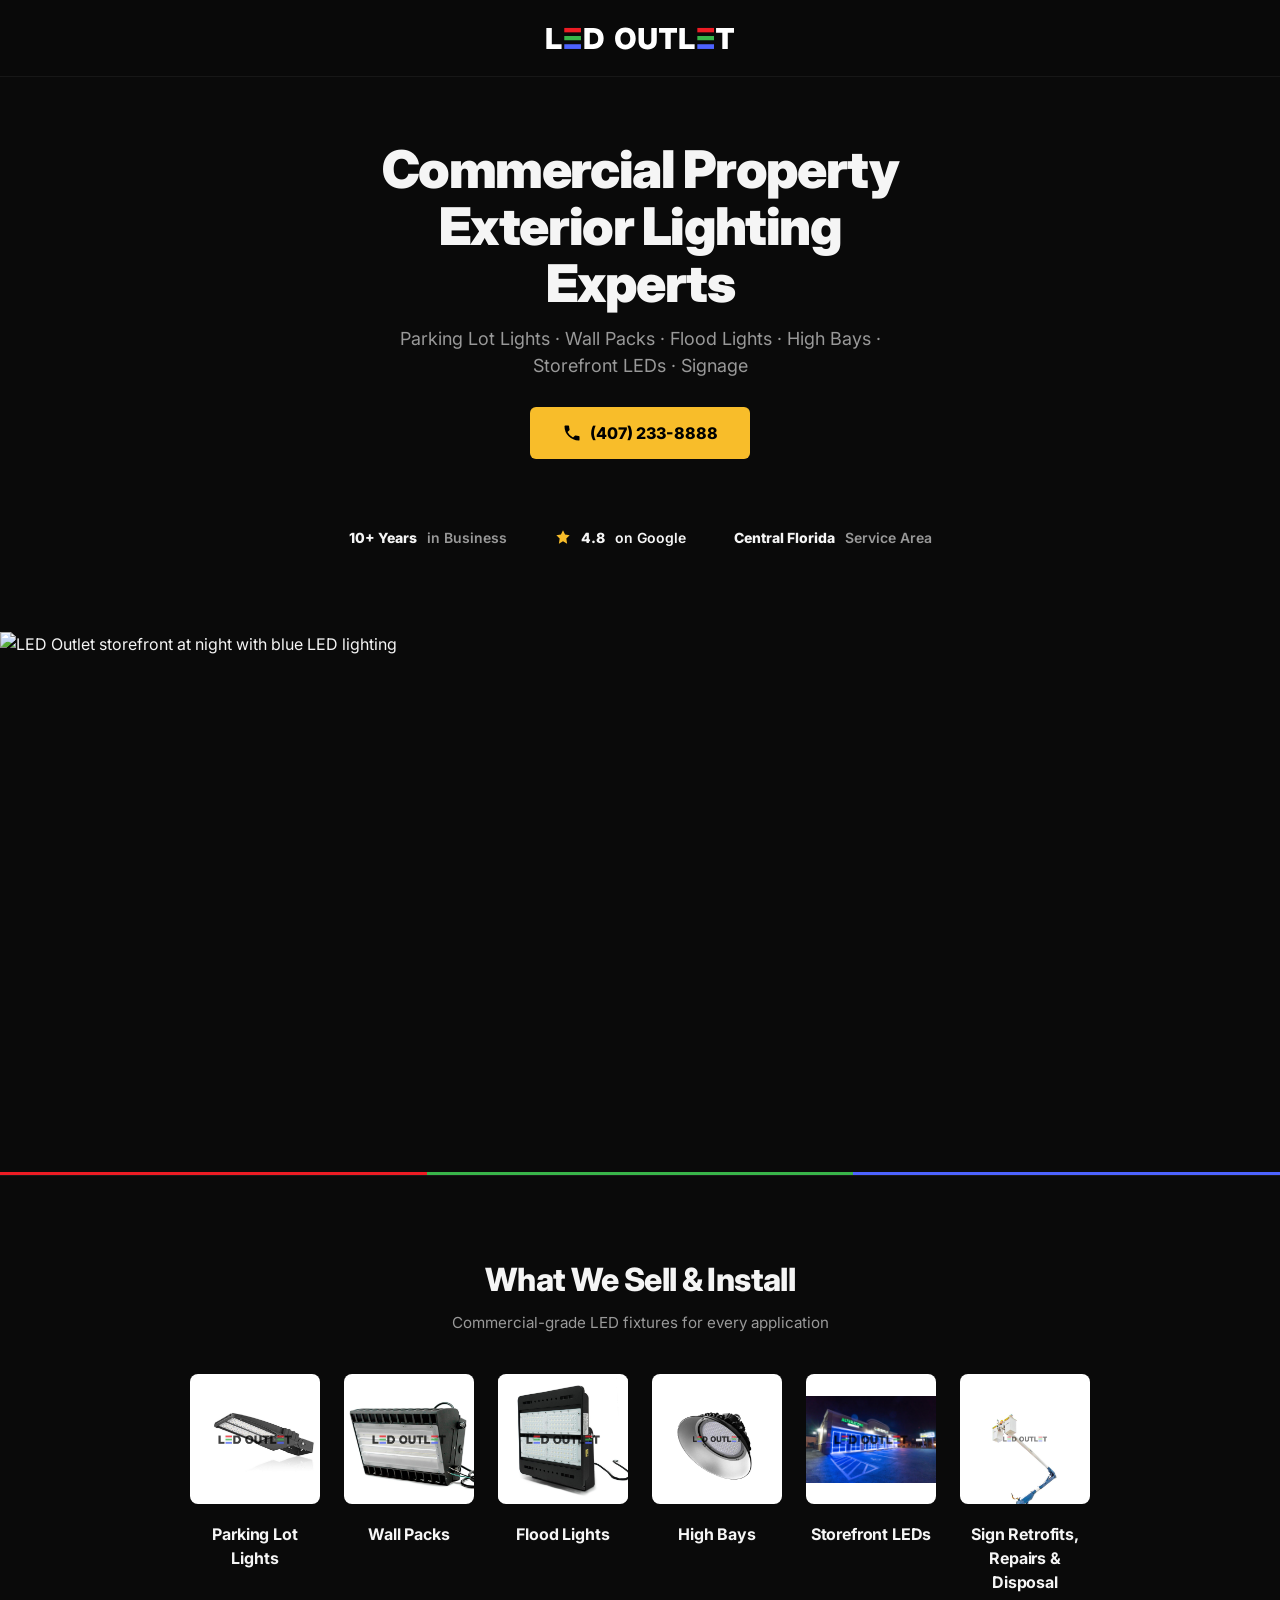
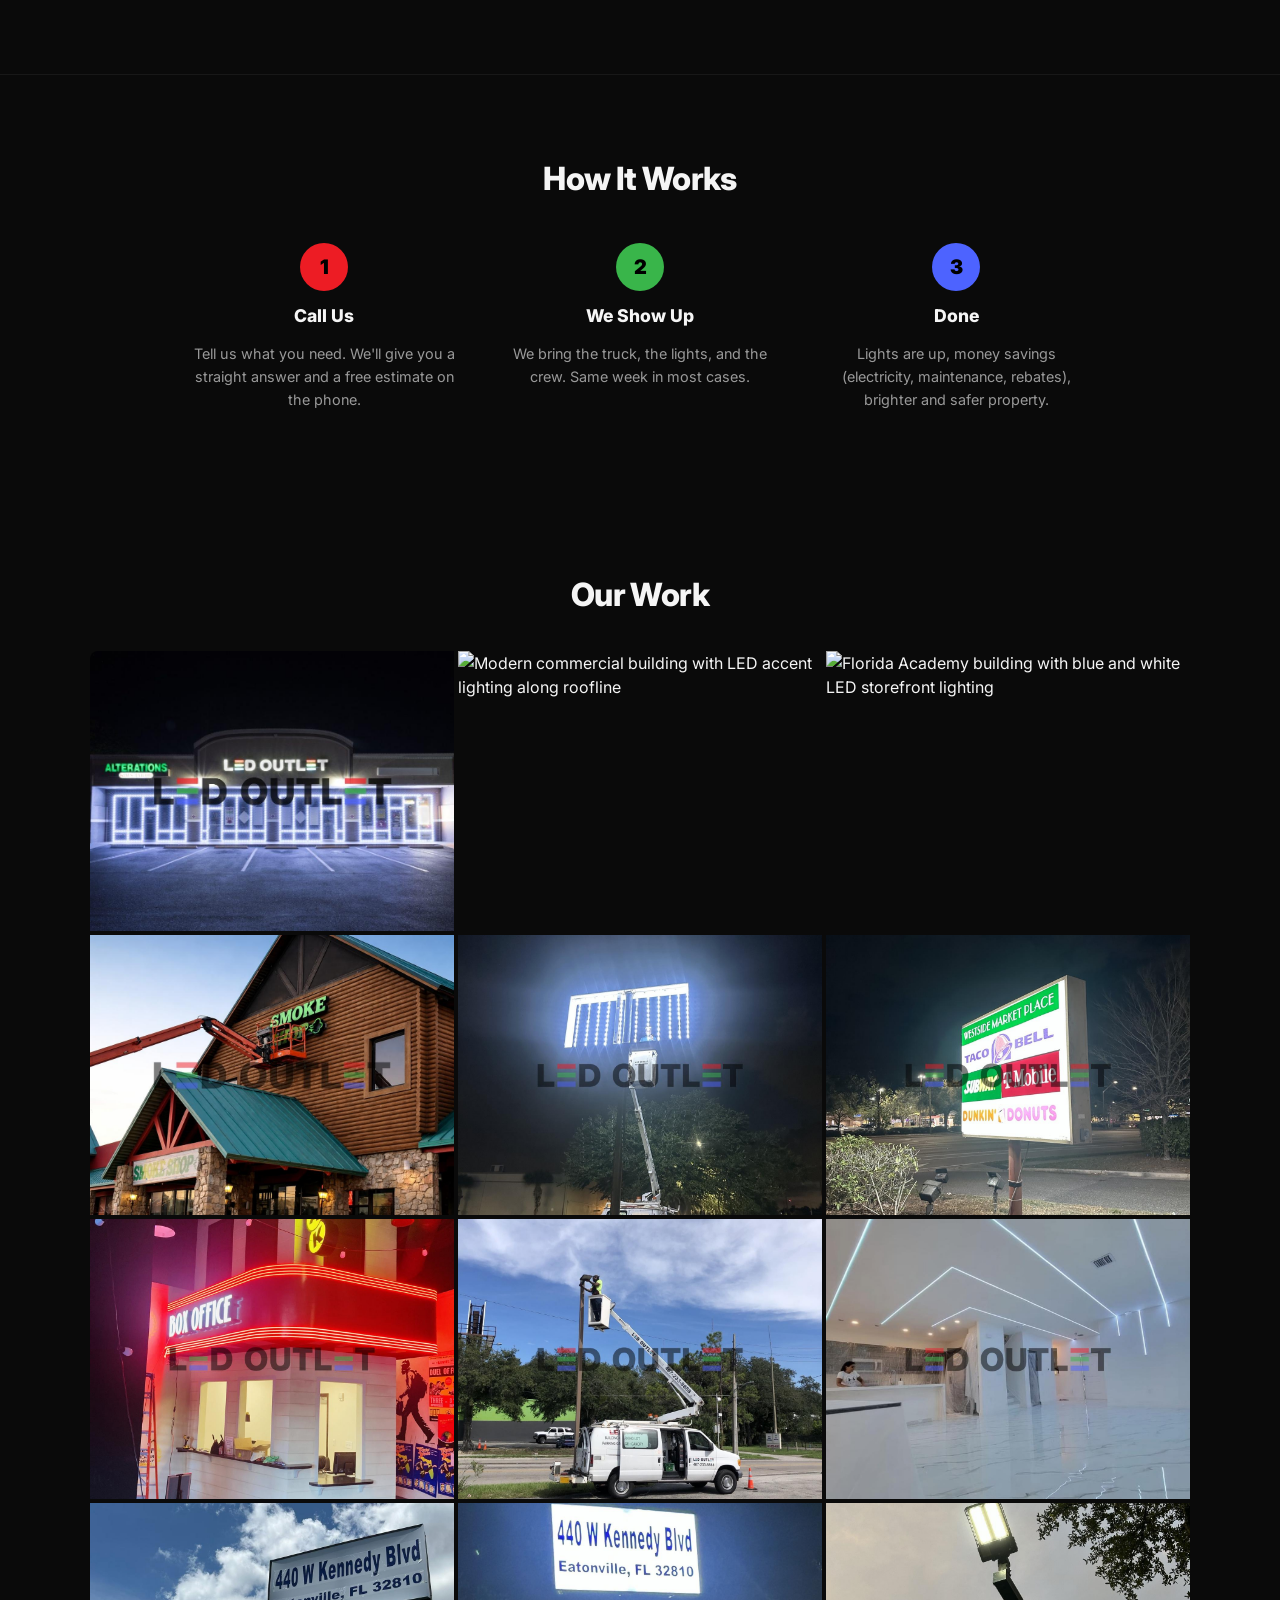
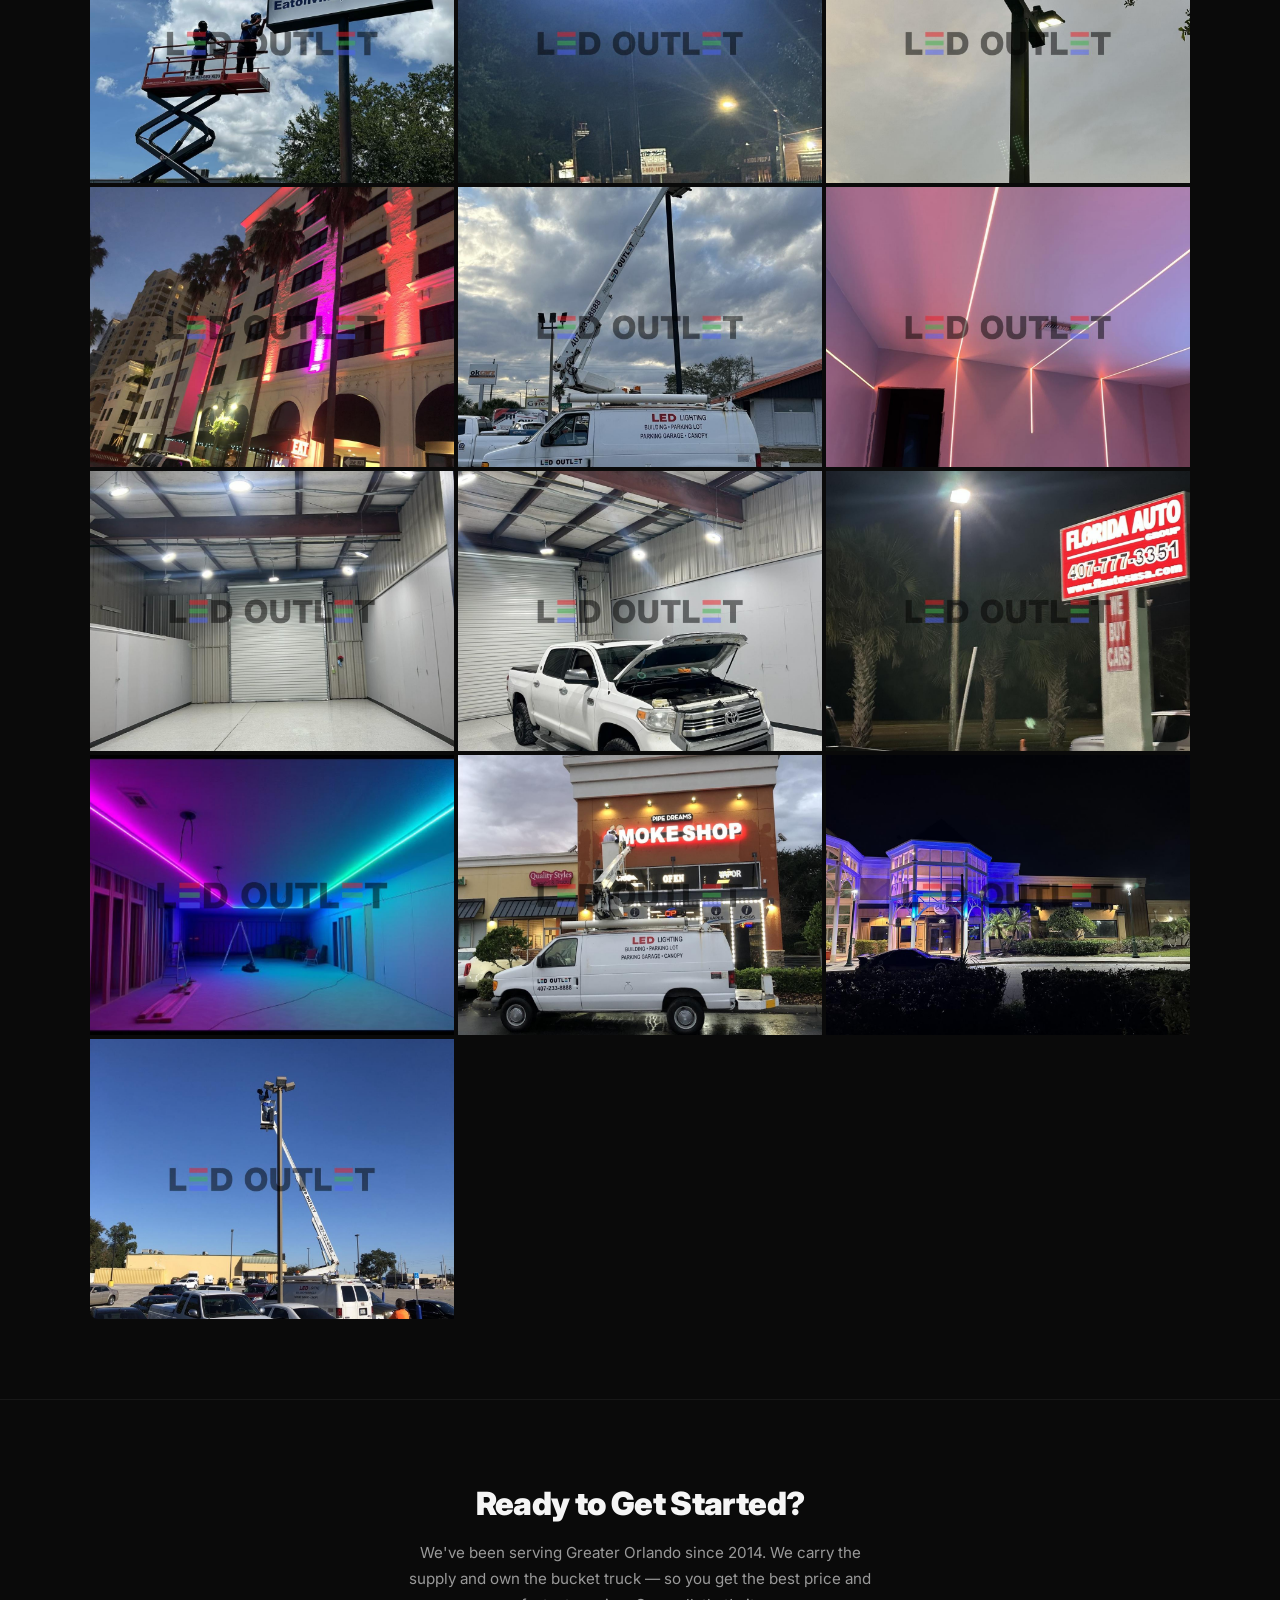
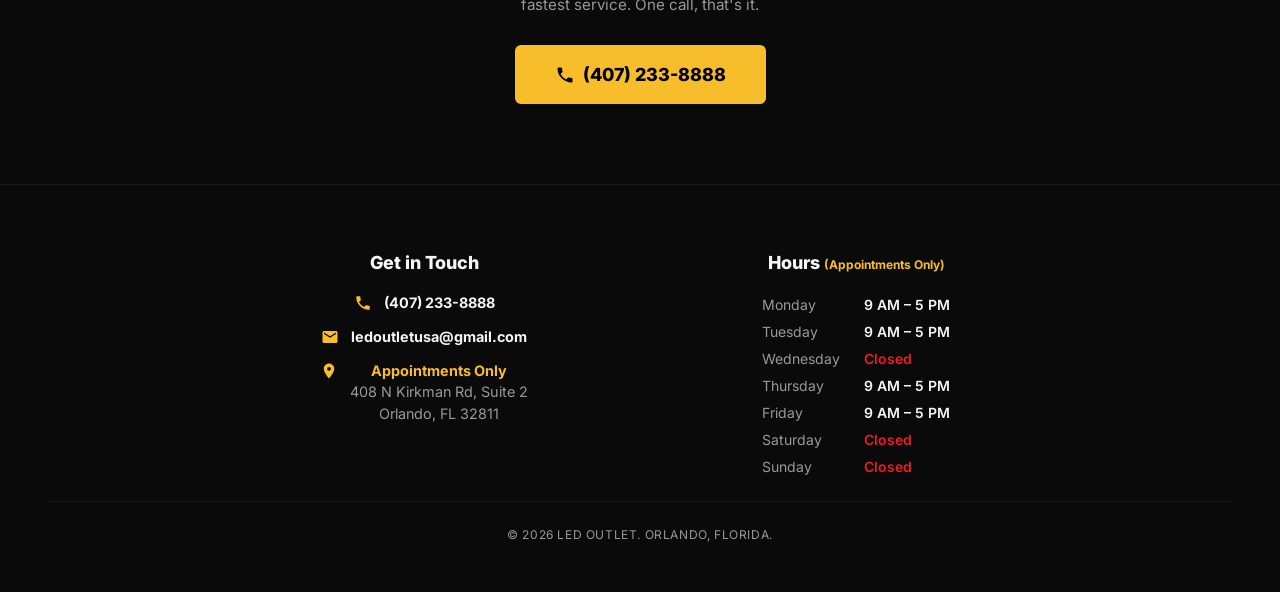
==== commit ea72ba99: "SEO, performance, and content updates - Compress all images: 69MB → 4MB (94% reduction) - Add Open G" ====
--- a/index.html
+++ b/index.html
@@ -3,10 +3,66 @@
 <head>
 <meta charset="utf-8"/>
 <meta name="viewport" content="width=device-width, initial-scale=1.0"/>
-<title>LED Outlet — Commercial LED Lighting | Orlando, FL</title>
-<meta name="description" content="Commercial LED lighting sales, installation, and retrofit in Orlando and Central Florida. Storefront LEDs, parking lot lights, wall packs, flood lights. Call (407) 233-8888."/>
+<title>LED Outlet — Commercial LED Lighting | Orlando, FL | (407) 233-8888</title>
+<meta name="description" content="Commercial property exterior lighting experts in West Orlando. Parking lot lights, wall packs, flood lights, high bays, storefront LEDs, and signage. Call (407) 233-8888."/>
+
+<!-- Open Graph -->
+<meta property="og:title" content="LED Outlet — Commercial LED Lighting in Orlando"/>
+<meta property="og:description" content="Parking lot lights, wall packs, flood lights, high bays, storefront LEDs, and signage. Serving Greater Central Florida since 2014."/>
+<meta property="og:image" content="https://www.ledoutletusa.com/images/hero-storefront.jpg"/>
+<meta property="og:url" content="https://www.ledoutletusa.com"/>
+<meta property="og:type" content="website"/>
+<meta property="og:locale" content="en_US"/>
+
+<!-- Twitter Card -->
+<meta name="twitter:card" content="summary_large_image"/>
+<meta name="twitter:title" content="LED Outlet — Commercial LED Lighting in Orlando"/>
+<meta name="twitter:description" content="Parking lot lights, wall packs, flood lights, high bays, storefront LEDs. Call (407) 233-8888."/>
+<meta name="twitter:image" content="https://www.ledoutletusa.com/images/hero-storefront.jpg"/>
+
+<meta name="robots" content="index, follow"/>
+<link rel="canonical" href="https://www.ledoutletusa.com"/>
 <link rel="icon" type="image/png" href="images/favicon.png"/>
+<link rel="preload" as="image" href="images/hero-storefront.jpg"/>
 <link href="https://fonts.googleapis.com/css2?family=Inter:wght@400;500;600;700;800;900&display=swap" rel="stylesheet"/>
+
+<!-- Structured Data: Local Business -->
+<script type="application/ld+json">
+{
+  "@context": "https://schema.org",
+  "@type": "ElectricalContractor",
+  "name": "LED Outlet",
+  "image": "https://www.ledoutletusa.com/images/hero-storefront.jpg",
+  "url": "https://www.ledoutletusa.com",
+  "telephone": "+14072338888",
+  "email": "ledoutletusa@gmail.com",
+  "address": {
+    "@type": "PostalAddress",
+    "streetAddress": "408 N Kirkman Rd, Suite 2",
+    "addressLocality": "Orlando",
+    "addressRegion": "FL",
+    "postalCode": "32811",
+    "addressCountry": "US"
+  },
+  "geo": {
+    "@type": "GeoCoordinates",
+    "latitude": 28.5383,
+    "longitude": -81.4242
+  },
+  "openingHoursSpecification": [
+    {"@type": "OpeningHoursSpecification", "dayOfWeek": ["Monday","Tuesday","Thursday","Friday"], "opens": "09:00", "closes": "17:00"}
+  ],
+  "aggregateRating": {
+    "@type": "AggregateRating",
+    "ratingValue": "4.8",
+    "reviewCount": "75"
+  },
+  "areaServed": "Central Florida",
+  "description": "Commercial property exterior lighting experts. Sales, installation, and retrofit of parking lot lights, wall packs, flood lights, high bays, storefront LEDs, and signage.",
+  "foundingDate": "2014",
+  "priceRange": "$$"
+}
+</script>
 <style>
 *, *::before, *::after { margin: 0; padding: 0; box-sizing: border-box; }
 
@@ -261,7 +317,11 @@
 }
 
 @media (min-width: 640px) {
-  .products-grid { grid-template-columns: repeat(4, 1fr); }
+  .products-grid { grid-template-columns: repeat(3, 1fr); }
+}
+
+@media (min-width: 1024px) {
+  .products-grid { grid-template-columns: repeat(6, 1fr); }
 }
 
 @media (min-width: 768px) {
@@ -380,46 +440,36 @@
   .projects-grid { grid-template-columns: 1fr 1fr 1fr; }
 }
 
-/* ── About / Owner ── */
-.about {
+/* ── Final CTA ── */
+.final-cta {
   padding: 64px 24px;
   border-top: 1px solid rgba(255,255,255,0.06);
-}
-
-.about-inner {
-  max-width: 800px;
-  margin: 0 auto;
-  display: flex;
-  flex-direction: column;
-  align-items: center;
-  gap: 24px;
-  text-align: center;
-}
-
-.about-photo {
-  width: 120px;
-  height: 120px;
-  border-radius: 50%;
-  object-fit: cover;
-  border: 3px solid var(--surface-2);
-}
-
-.about-inner h2 {
-  font-size: 1.25rem;
-  font-weight: 800;
+  text-align: center;
+}
+
+.final-cta h2 {
+  font-size: 1.5rem;
+  font-weight: 900;
   letter-spacing: -0.02em;
-}
-
-.about-inner p {
+  margin-bottom: 12px;
+}
+
+.final-cta p {
   font-size: 0.95rem;
   color: var(--text-muted);
-  max-width: 520px;
+  max-width: 480px;
+  margin: 0 auto 28px;
   line-height: 1.7;
 }
 
-@media (min-width: 768px) {
-  .about { padding: 80px 48px; }
-  .about-photo { width: 140px; height: 140px; flex-shrink: 0; }
+.final-cta .btn-call {
+  font-size: 1.125rem;
+  padding: 16px 40px;
+}
+
+@media (min-width: 768px) {
+  .final-cta { padding: 80px 48px; }
+  .final-cta h2 { font-size: 2rem; }
 }
 
 /* ── Footer / Contact ── */
@@ -530,7 +580,7 @@
 <!-- Intro -->
 <section class="intro">
   <h1>Commercial Property<br/>Exterior Lighting<br/>Experts</h1>
-  <p>Located in West Orlando, Serving Greater Central Florida</p>
+  <p>Parking Lot Lights · Wall Packs · Flood Lights · High Bays · Storefront LEDs · Signage</p>
   <div class="intro-buttons">
     <a href="tel:4072338888" class="btn-call">
       <svg xmlns="http://www.w3.org/2000/svg" viewBox="0 0 24 24" fill="currentColor"><path d="M6.62 10.79a15.05 15.05 0 006.59 6.59l2.2-2.2a1 1 0 011.01-.24 11.36 11.36 0 003.58.57 1 1 0 011 1V20a1 1 0 01-1 1A17 17 0 013 4a1 1 0 011-1h3.5a1 1 0 011 1 11.36 11.36 0 00.57 3.58 1 1 0 01-.25 1.01l-2.2 2.2z"/></svg>
@@ -541,10 +591,10 @@
     <div class="trust-item">
       <strong>10+ Years</strong> in Business
     </div>
-    <div class="trust-item">
+    <a href="https://search.google.com/local/reviews?placeid=ChIJK0FJQdB754gRcQaINaLoCPo" target="_blank" rel="noopener" class="trust-item" style="text-decoration:none;color:inherit;">
       <svg xmlns="http://www.w3.org/2000/svg" viewBox="0 0 24 24" fill="#f8bd2a" width="16" height="16"><path d="M12 2l3.09 6.26L22 9.27l-5 4.87L18.18 22 12 18.56 5.82 22 7 14.14l-5-4.87 6.91-1.01z"/></svg>
       <strong>4.8</strong> on Google
-    </div>
+    </a>
 <div class="trust-item">
       <strong>Central Florida</strong> Service Area
     </div>
@@ -584,6 +634,14 @@
       <img src="images/products/high-bay.jpg" alt="LED High Bay Light" loading="lazy"/>
       <h3>High Bays</h3>
     </div>
+    <div class="product-card">
+      <img src="images/products/storefront-leds.jpg" alt="Storefront LED lighting installation" loading="lazy"/>
+      <h3>Storefront LEDs</h3>
+    </div>
+    <div class="product-card">
+      <img src="images/bucket-truck.jpg" alt="LED Outlet bucket truck for sign and lighting work" loading="lazy"/>
+      <h3>Sign Retrofits, Repairs &amp; Disposal</h3>
+    </div>
   </div>
 </section>
 
@@ -616,21 +674,36 @@
     <img src="images/storefront-white.jpg" alt="LED Outlet storefront with white LED module lighting" loading="lazy"/>
     <img src="images/projects/commercial-building.jpg" alt="Modern commercial building with LED accent lighting along roofline" loading="lazy"/>
     <img src="images/projects/florida-academy.jpg" alt="Florida Academy building with blue and white LED storefront lighting" loading="lazy"/>
-    <img src="images/projects/liquor-store.jpg" alt="Liquor store with warm LED roofline lighting" loading="lazy"/>
-    <img src="images/projects/singhs.jpg" alt="Singh's Liquors with colorful LED accent lighting and palm trees" loading="lazy"/>
-    <img src="images/projects/crab-shack.jpg" alt="Marco's Crab Shack with blue LED storefront lighting at night" loading="lazy"/>
+    <img src="images/projects/bucket-truck-work.jpg" alt="LED Outlet bucket truck doing sign work on commercial building" loading="lazy"/>
+    <img src="images/projects/IMG_2533.jpg" alt="LED Outlet project" loading="lazy"/>
+    <img src="images/projects/IMG_0852.jpg" alt="LED Outlet project" loading="lazy"/>
+    <img src="images/projects/FullSizeRender.jpg" alt="LED Outlet project" loading="lazy"/>
+    <img src="images/projects/IMG_4393.jpg" alt="LED Outlet project" loading="lazy"/>
+    <img src="images/projects/IMG_5327.jpg" alt="LED Outlet project" loading="lazy"/>
+    <img src="images/projects/IMG_2560.jpg" alt="LED Outlet project" loading="lazy"/>
+    <img src="images/projects/IMG_5468.jpg" alt="LED Outlet project" loading="lazy"/>
+    <img src="images/projects/IMG_9395.jpg" alt="LED Outlet project" loading="lazy"/>
+    <img src="images/projects/IMG_9452.jpg" alt="LED Outlet project" loading="lazy"/>
+    <img src="images/projects/IMG_0484.jpg" alt="LED Outlet project" loading="lazy"/>
+    <img src="images/projects/IMG_9800.jpg" alt="LED Outlet project" loading="lazy"/>
+    <img src="images/projects/IMG_8263.jpg" alt="LED Outlet project" loading="lazy"/>
+    <img src="images/projects/IMG_8257.jpg" alt="LED Outlet project" loading="lazy"/>
+    <img src="images/projects/IMG_0660.jpg" alt="LED Outlet project" loading="lazy"/>
+    <img src="images/projects/IMG_0139.jpg" alt="LED Outlet project" loading="lazy"/>
+    <img src="images/projects/IMG_2675.jpg" alt="LED Outlet project" loading="lazy"/>
+    <img src="images/projects/IMG_6533.jpg" alt="LED Outlet project" loading="lazy"/>
+    <img src="images/projects/IMG_2896.jpg" alt="LED Outlet project" loading="lazy"/>
   </div>
 </section>
 
-<!-- About -->
-<section class="about">
-  <div class="about-inner">
-    <img src="images/quang.jpg" alt="Quang Nguyen, owner of LED Outlet" class="about-photo"/>
-    <div>
-      <h2>Quang Nguyen, Owner</h2>
-      <p>LED OUTLET has been serving Greater Orlando from our location on 408 &amp; Kirkman Road since 2014. We sell, install, and replace / retrofit LED lighting for commercial properties — storefront, parking lots, warehouses, and signage. We carry supply and own the bucket truck so we may offer the best prices and service speed. Call us now to see how we may help you.</p>
-    </div>
-  </div>
+<!-- Final CTA -->
+<section class="final-cta">
+  <h2>Ready to Get Started?</h2>
+  <p>We've been serving Greater Orlando since 2014. We carry the supply and own the bucket truck — so you get the best price and fastest service. One call, that's it.</p>
+  <a href="tel:4072338888" class="btn-call">
+    <svg xmlns="http://www.w3.org/2000/svg" viewBox="0 0 24 24" fill="currentColor"><path d="M6.62 10.79a15.05 15.05 0 006.59 6.59l2.2-2.2a1 1 0 011.01-.24 11.36 11.36 0 003.58.57 1 1 0 011 1V20a1 1 0 01-1 1A17 17 0 013 4a1 1 0 011-1h3.5a1 1 0 011 1 11.36 11.36 0 00.57 3.58 1 1 0 01-.25 1.01l-2.2 2.2z"/></svg>
+    (407) 233-8888
+  </a>
 </section>
 
 <!-- Footer -->
@@ -652,7 +725,7 @@
       </div>
     </div>
     <div class="footer-hours">
-      <h3>Hours</h3>
+      <h3>Hours <span style="font-size:0.75rem;color:var(--accent);font-weight:700;">(Appointments Only)</span></h3>
       <div class="hours-grid">
         <span class="day">Monday</span><span class="time">9 AM – 5 PM</span>
         <span class="day">Tuesday</span><span class="time">9 AM – 5 PM</span>
@@ -669,5 +742,6 @@
   </div>
 </footer>
 
+<noscript><p style="text-align:center;padding:20px;background:#f8bd2a;color:#000;font-weight:bold;">Call LED Outlet: (407) 233-8888</p></noscript>
 </body>
 </html>
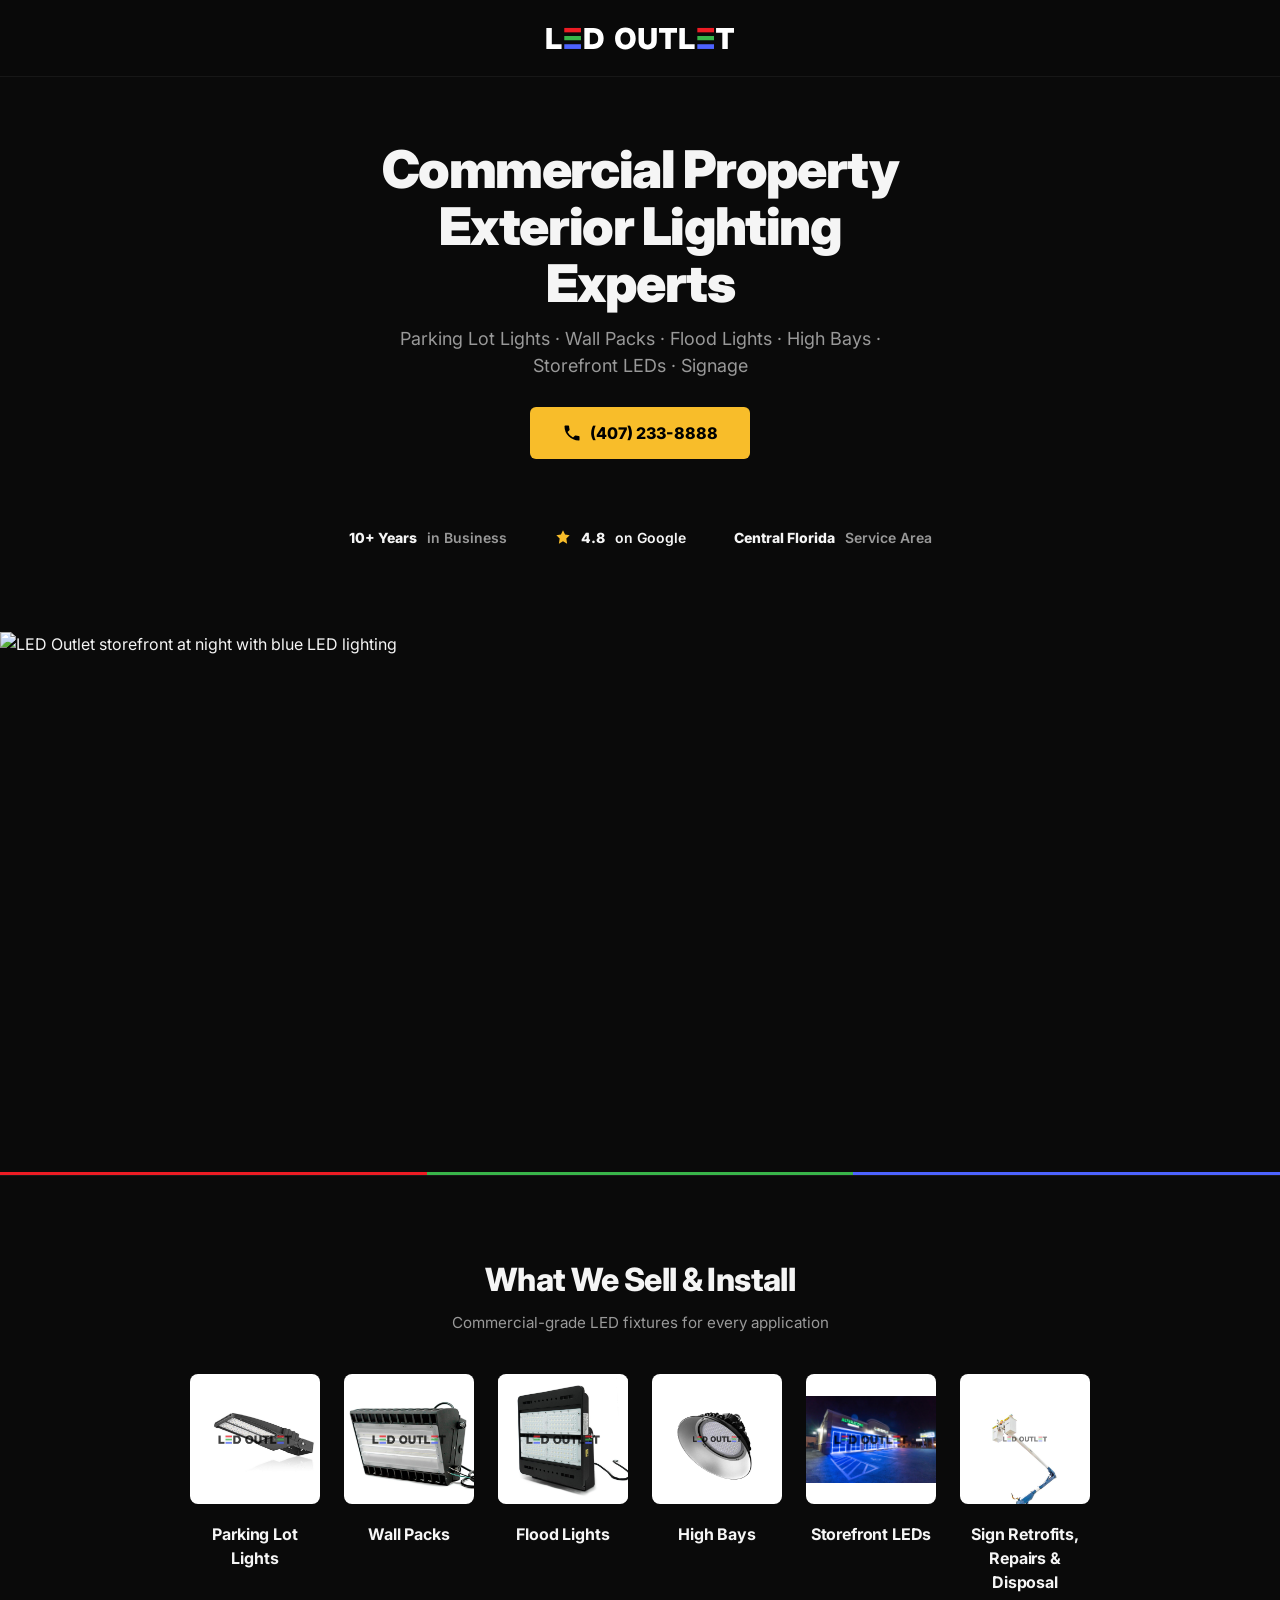
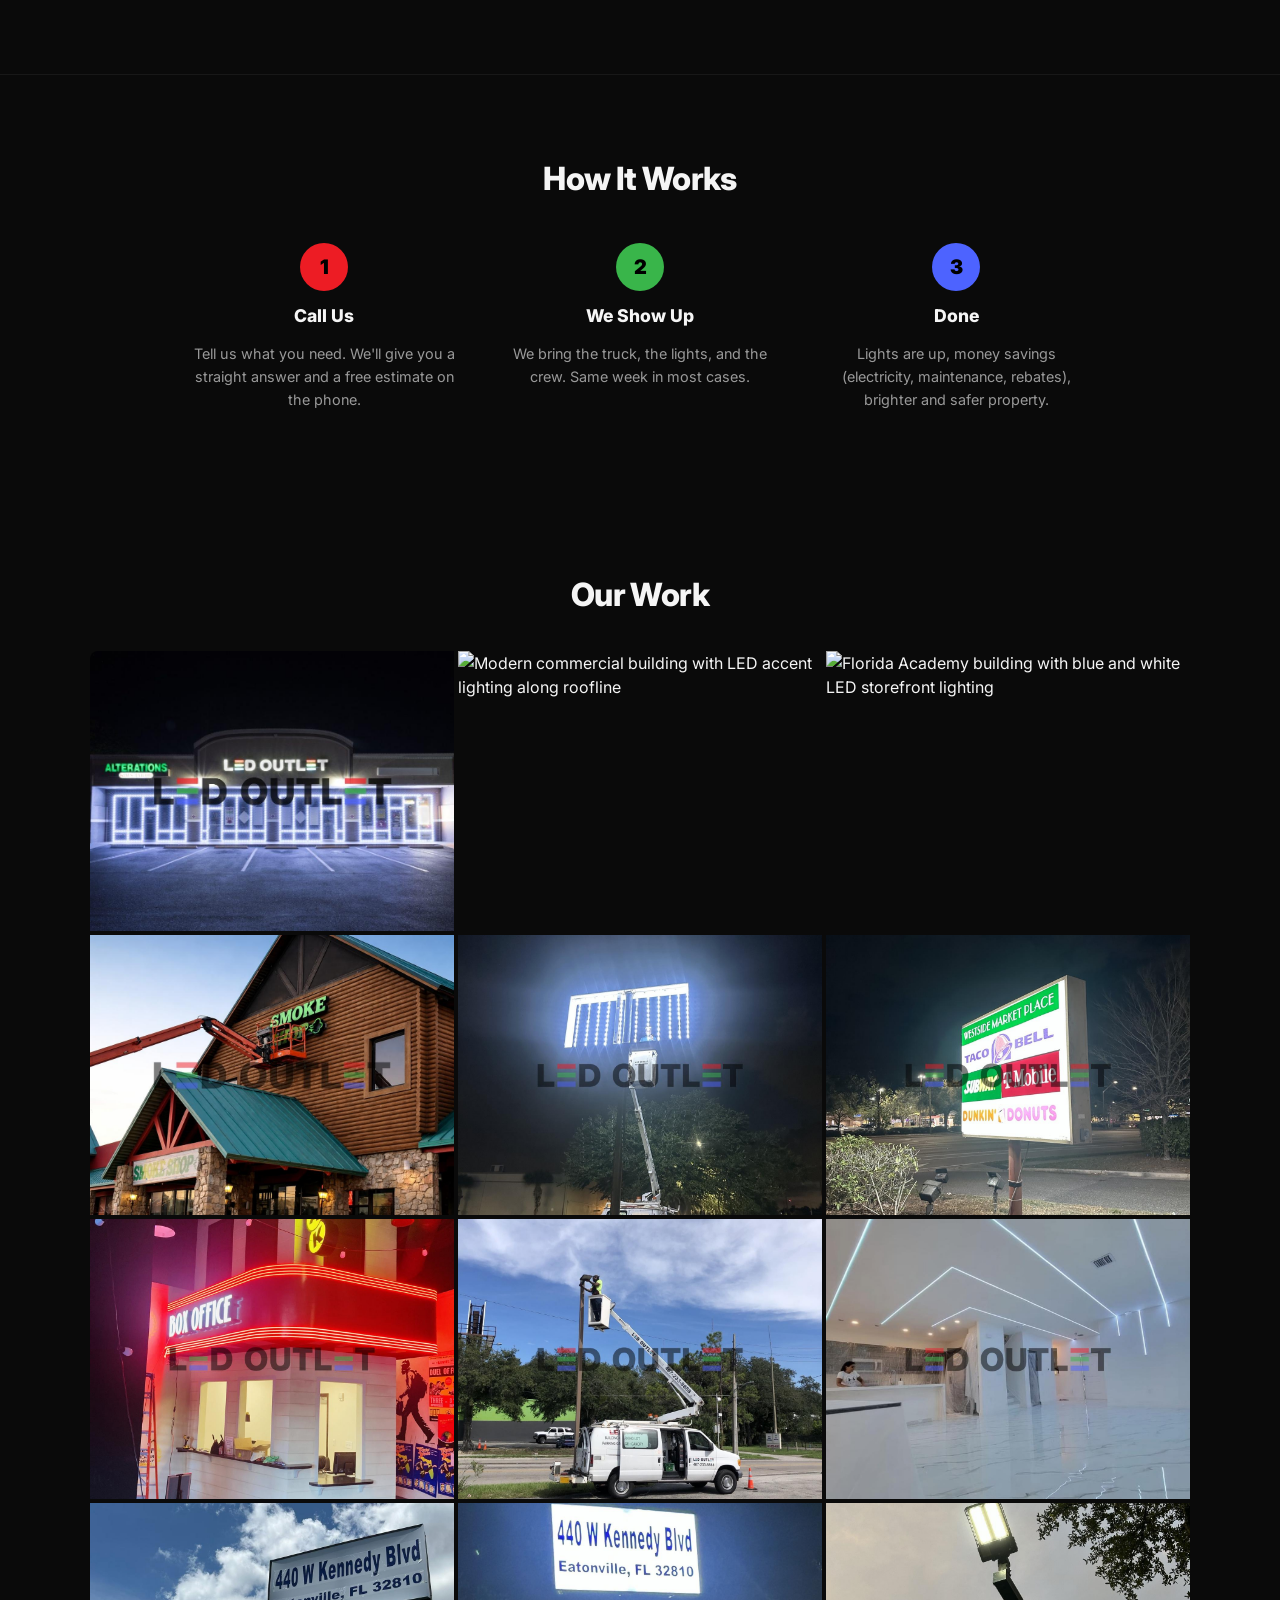
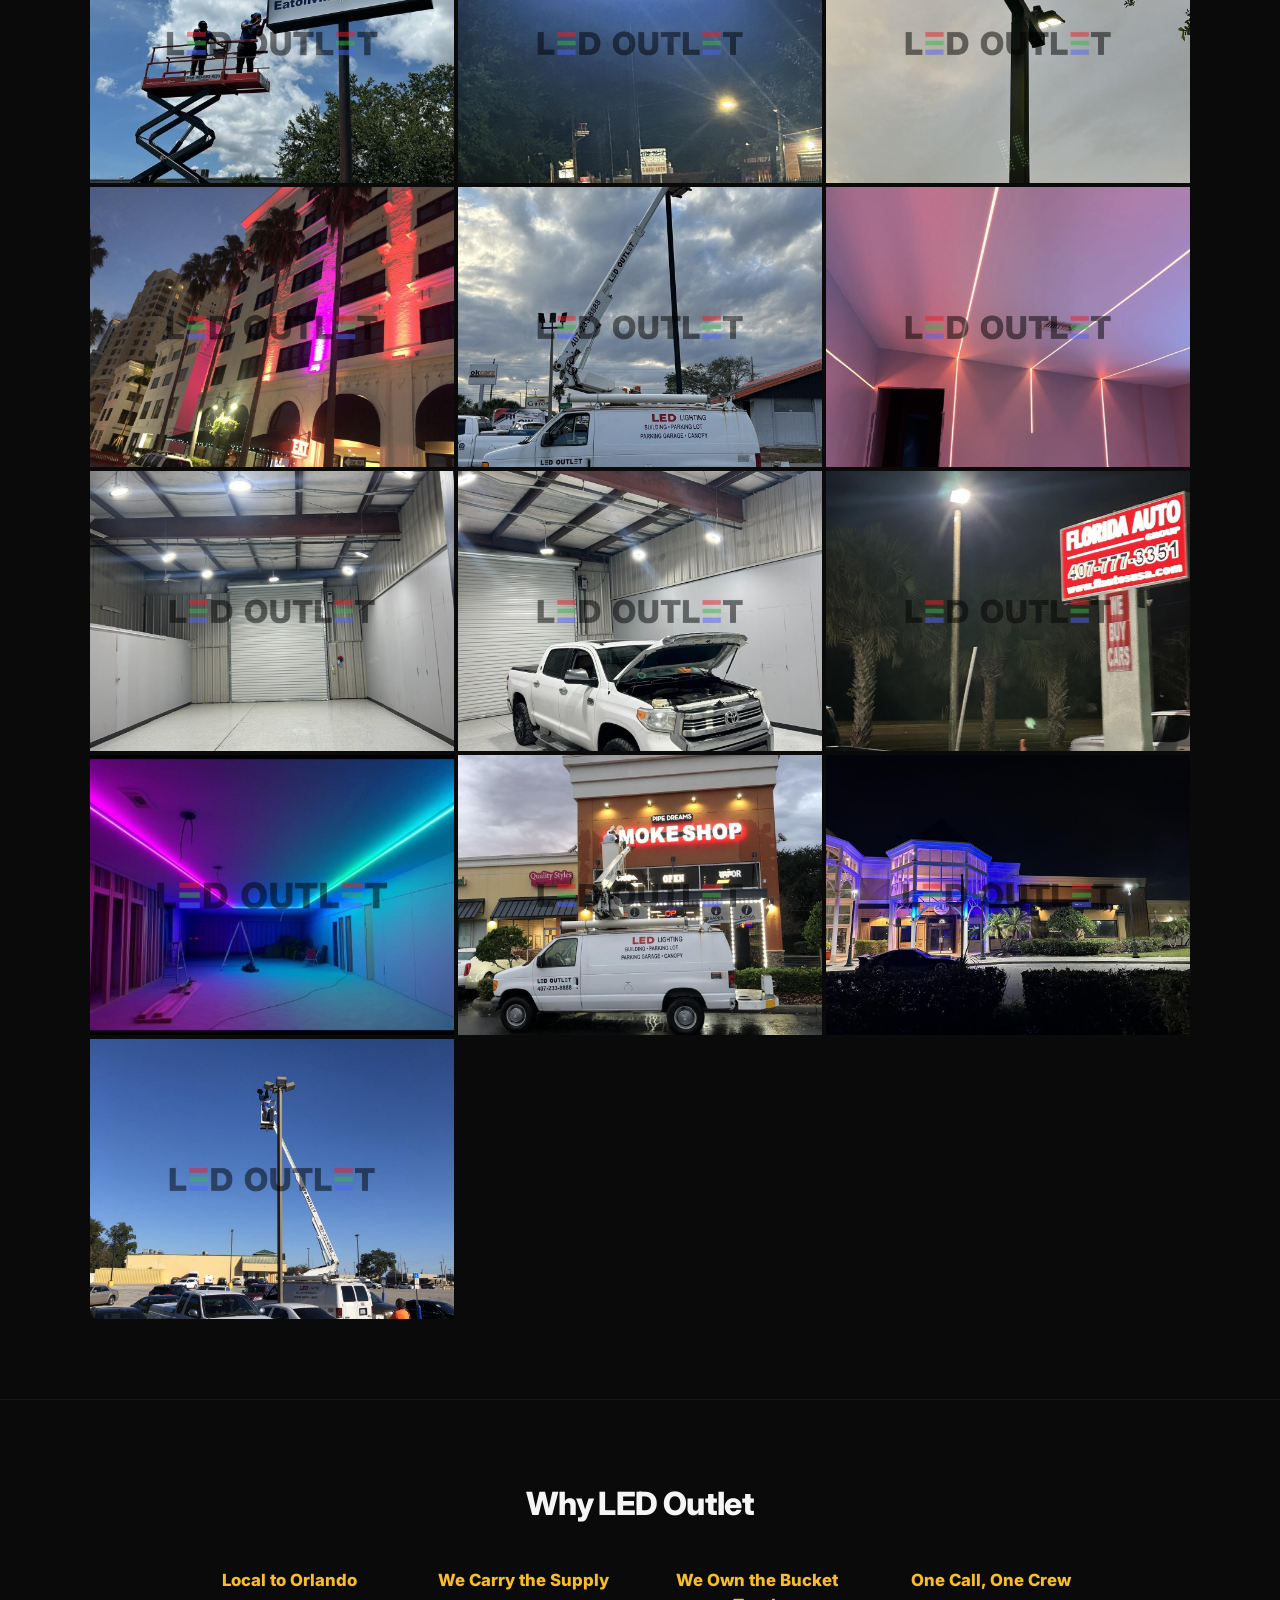
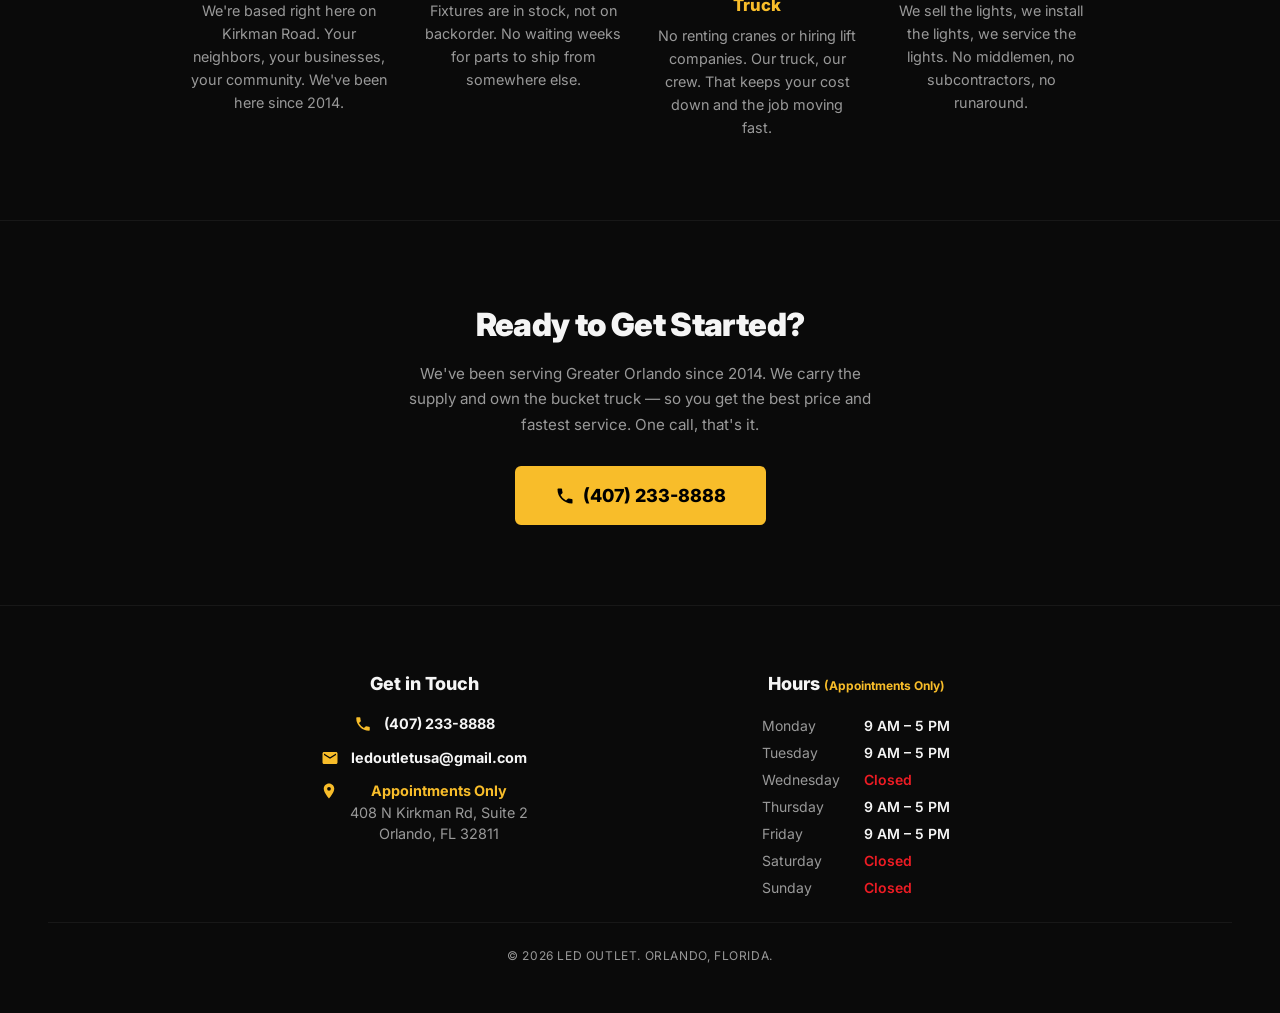
==== commit e6afa1c1: "Add service pages, sign services, why section, link product cards - 6 service pages: parking lot, wa" ====
--- a/index.html
+++ b/index.html
@@ -316,6 +316,16 @@
   letter-spacing: -0.01em;
 }
 
+a.product-card {
+  text-decoration: none;
+  color: inherit;
+}
+
+a.product-card:hover img {
+  opacity: 0.85;
+  transition: opacity 0.2s;
+}
+
 @media (min-width: 640px) {
   .products-grid { grid-template-columns: repeat(3, 1fr); }
 }
@@ -438,6 +448,61 @@
 
 @media (min-width: 1024px) {
   .projects-grid { grid-template-columns: 1fr 1fr 1fr; }
+}
+
+/* ── Why Us ── */
+.why-us {
+  padding: 64px 24px;
+  border-top: 1px solid rgba(255,255,255,0.06);
+  text-align: center;
+}
+
+.why-us h2 {
+  font-size: 1.5rem;
+  font-weight: 800;
+  letter-spacing: -0.02em;
+  margin-bottom: 40px;
+}
+
+.why-grid {
+  display: grid;
+  grid-template-columns: 1fr;
+  gap: 28px;
+  max-width: 900px;
+  margin: 0 auto;
+}
+
+.why-item {
+  text-align: center;
+}
+
+.why-item strong {
+  display: block;
+  font-size: 1.05rem;
+  font-weight: 800;
+  margin-bottom: 6px;
+  color: var(--accent);
+}
+
+.why-item p {
+  font-size: 0.9rem;
+  color: var(--text-muted);
+  line-height: 1.6;
+  max-width: 320px;
+  margin: 0 auto;
+}
+
+@media (min-width: 640px) {
+  .why-grid { grid-template-columns: 1fr 1fr; gap: 36px; }
+}
+
+@media (min-width: 768px) {
+  .why-us { padding: 80px 48px; }
+  .why-us h2 { font-size: 2rem; }
+}
+
+@media (min-width: 1024px) {
+  .why-grid { grid-template-columns: repeat(4, 1fr); }
 }
 
 /* ── Final CTA ── */
@@ -618,30 +683,30 @@
   <h2>What We Sell & Install</h2>
   <p class="subtitle">Commercial-grade LED fixtures for every application</p>
   <div class="products-grid">
-    <div class="product-card">
+    <a href="parking-lot-lights.html" class="product-card">
       <img src="images/products/parking-lot-lights.jpg" alt="LED Parking Lot Light" loading="lazy"/>
       <h3>Parking Lot Lights</h3>
-    </div>
-    <div class="product-card">
+    </a>
+    <a href="wall-packs.html" class="product-card">
       <img src="images/products/wall-packs.jpg" alt="LED Wall Pack" loading="lazy"/>
       <h3>Wall Packs</h3>
-    </div>
-    <div class="product-card">
+    </a>
+    <a href="flood-lights.html" class="product-card">
       <img src="images/products/flood-lights.jpg" alt="LED Flood Light" loading="lazy"/>
       <h3>Flood Lights</h3>
-    </div>
-    <div class="product-card">
+    </a>
+    <a href="high-bays.html" class="product-card">
       <img src="images/products/high-bay.jpg" alt="LED High Bay Light" loading="lazy"/>
       <h3>High Bays</h3>
-    </div>
-    <div class="product-card">
+    </a>
+    <a href="storefront-leds.html" class="product-card">
       <img src="images/products/storefront-leds.jpg" alt="Storefront LED lighting installation" loading="lazy"/>
       <h3>Storefront LEDs</h3>
-    </div>
-    <div class="product-card">
+    </a>
+    <a href="sign-services.html" class="product-card">
       <img src="images/bucket-truck.jpg" alt="LED Outlet bucket truck for sign and lighting work" loading="lazy"/>
       <h3>Sign Retrofits, Repairs &amp; Disposal</h3>
-    </div>
+    </a>
   </div>
 </section>
 
@@ -696,6 +761,29 @@
   </div>
 </section>
 
+<!-- Why LED Outlet -->
+<section class="why-us">
+  <h2>Why LED Outlet</h2>
+  <div class="why-grid">
+    <div class="why-item">
+      <strong>Local to Orlando</strong>
+      <p>We're based right here on Kirkman Road. Your neighbors, your businesses, your community. We've been here since 2014.</p>
+    </div>
+    <div class="why-item">
+      <strong>We Carry the Supply</strong>
+      <p>Fixtures are in stock, not on backorder. No waiting weeks for parts to ship from somewhere else.</p>
+    </div>
+    <div class="why-item">
+      <strong>We Own the Bucket Truck</strong>
+      <p>No renting cranes or hiring lift companies. Our truck, our crew. That keeps your cost down and the job moving fast.</p>
+    </div>
+    <div class="why-item">
+      <strong>One Call, One Crew</strong>
+      <p>We sell the lights, we install the lights, we service the lights. No middlemen, no subcontractors, no runaround.</p>
+    </div>
+  </div>
+</section>
+
 <!-- Final CTA -->
 <section class="final-cta">
   <h2>Ready to Get Started?</h2>
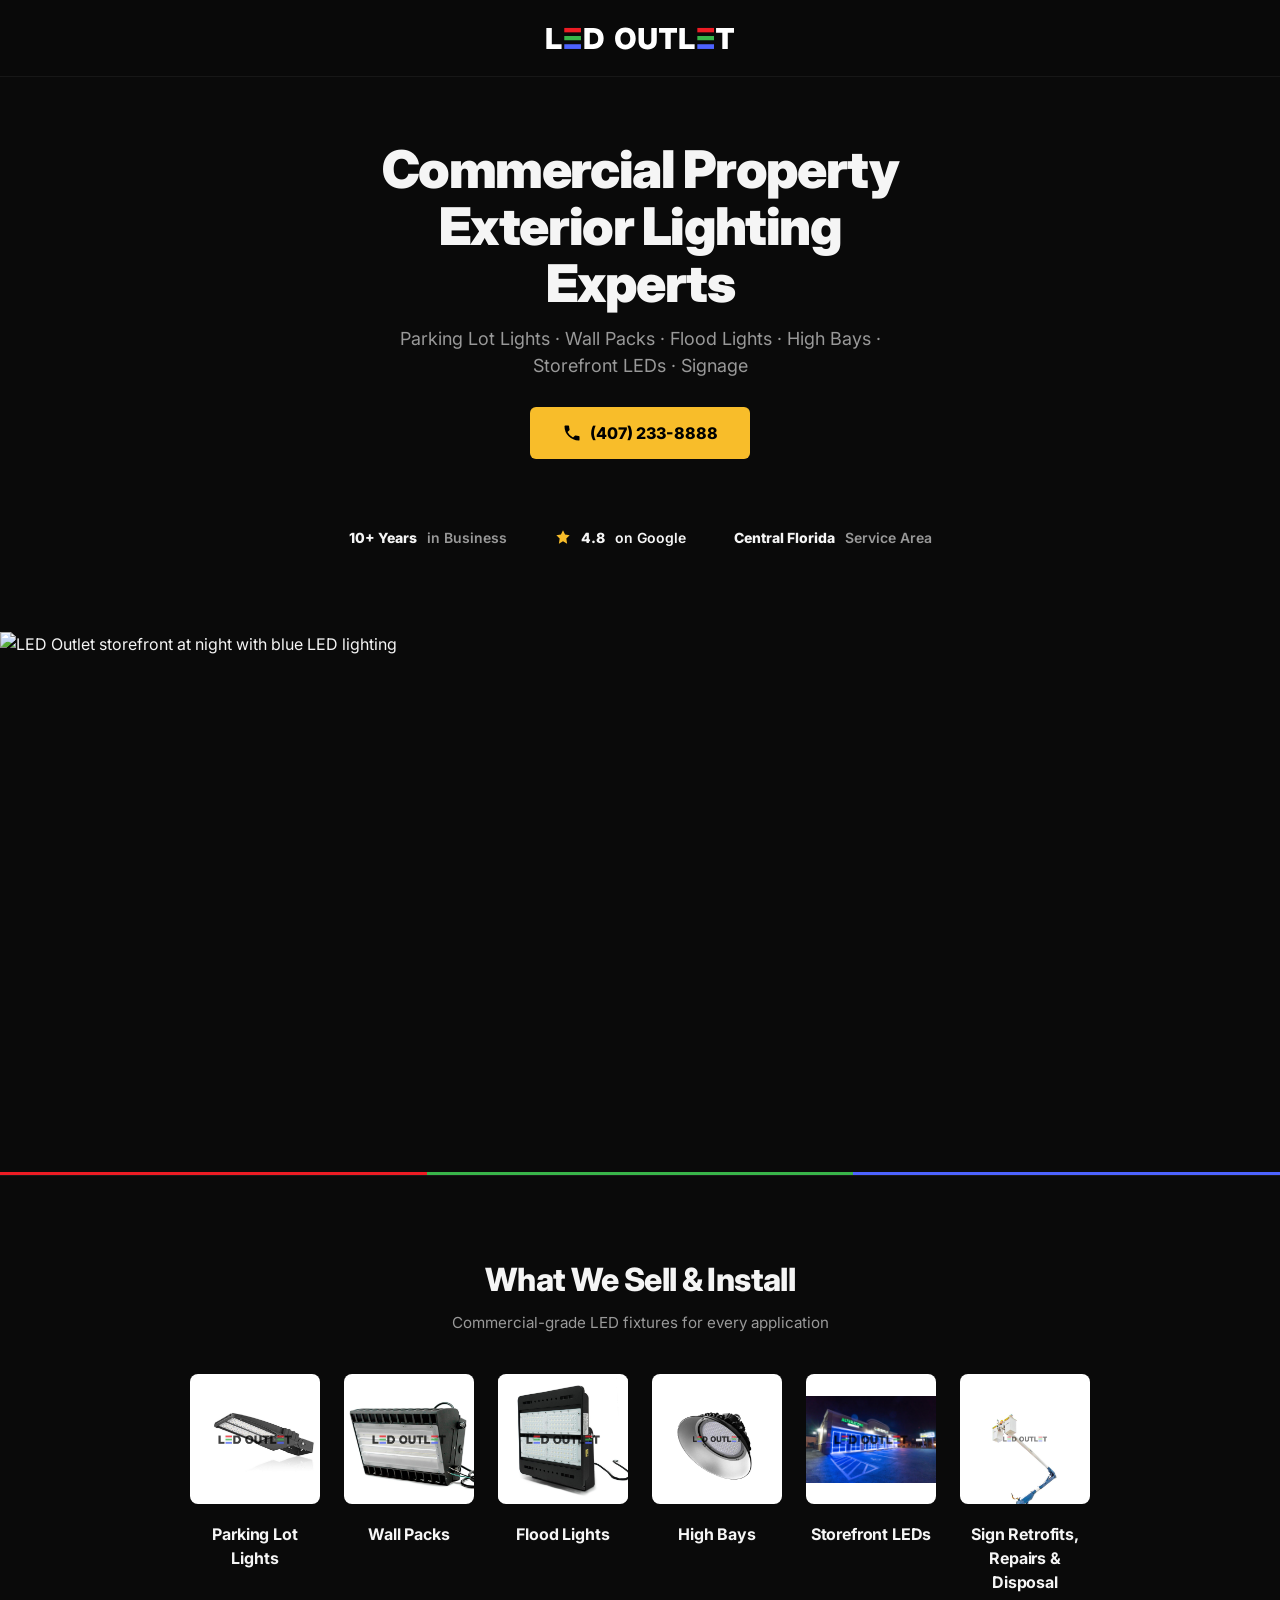
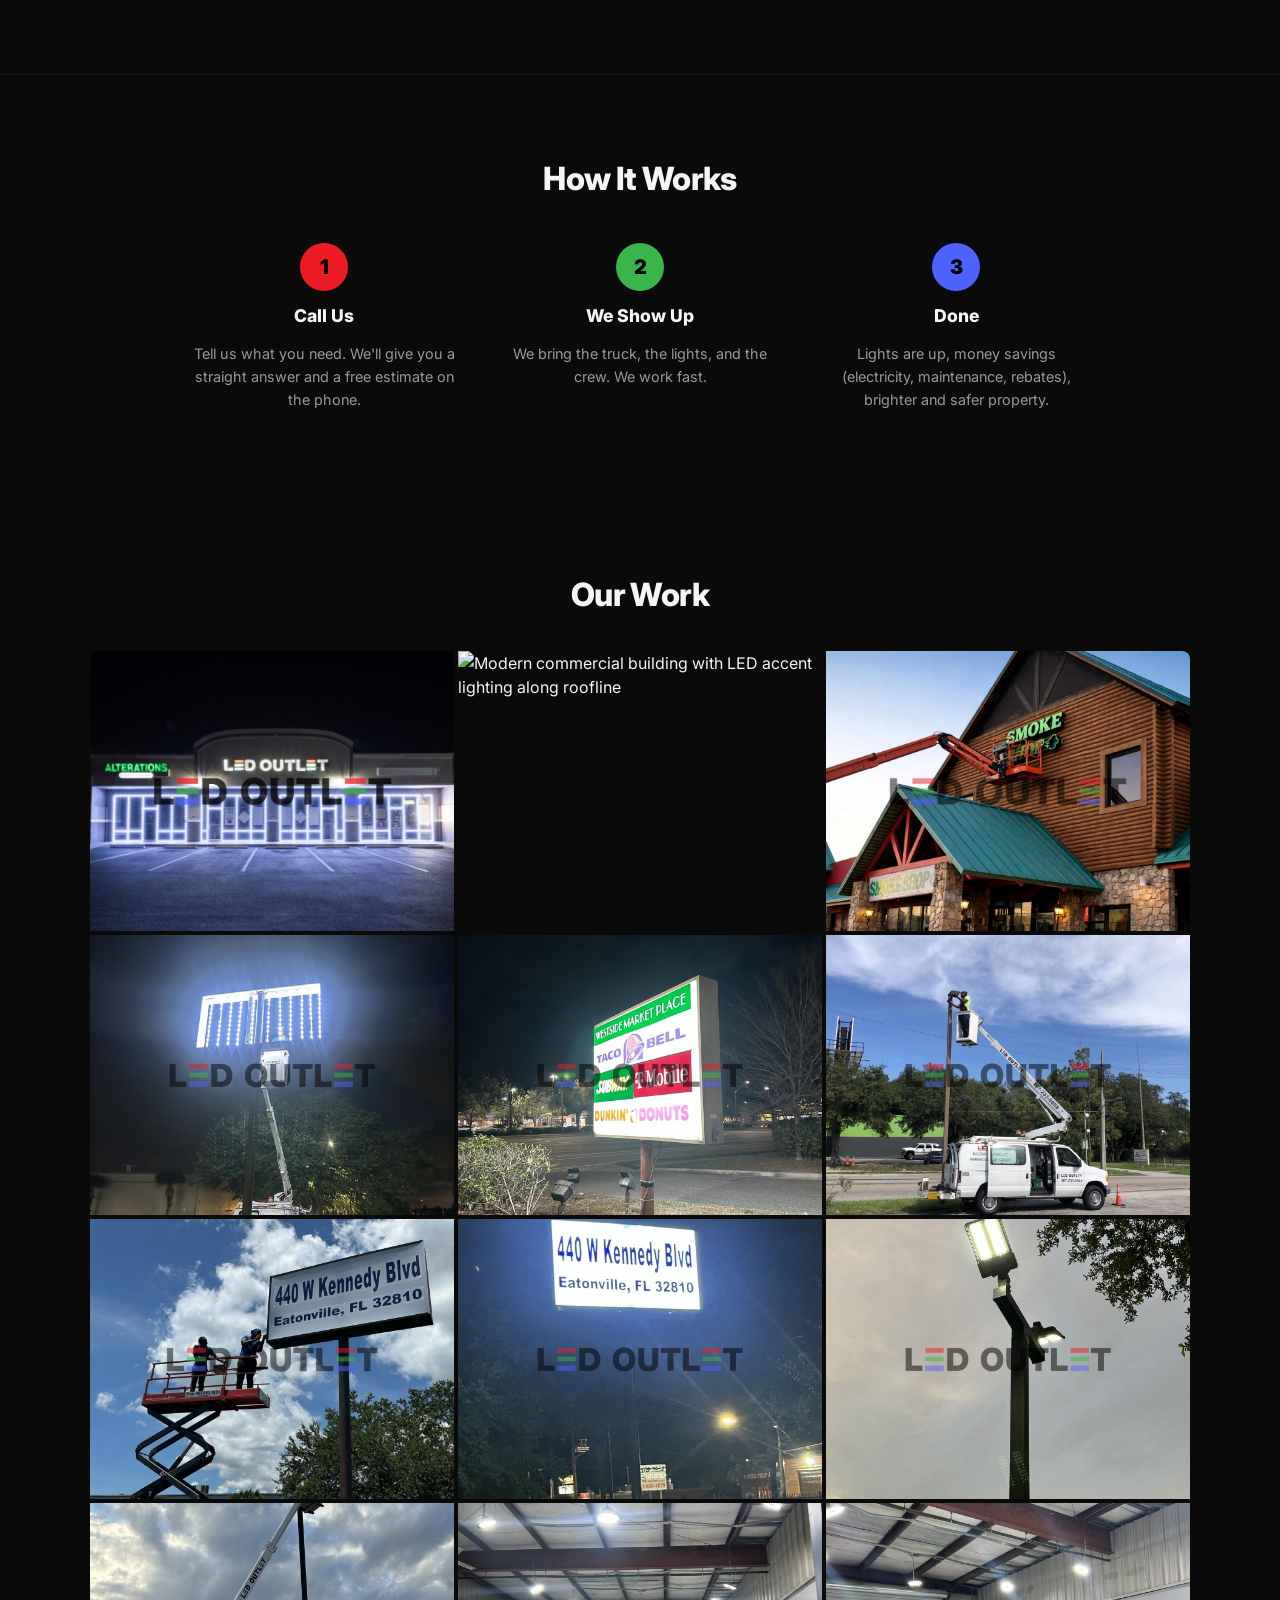
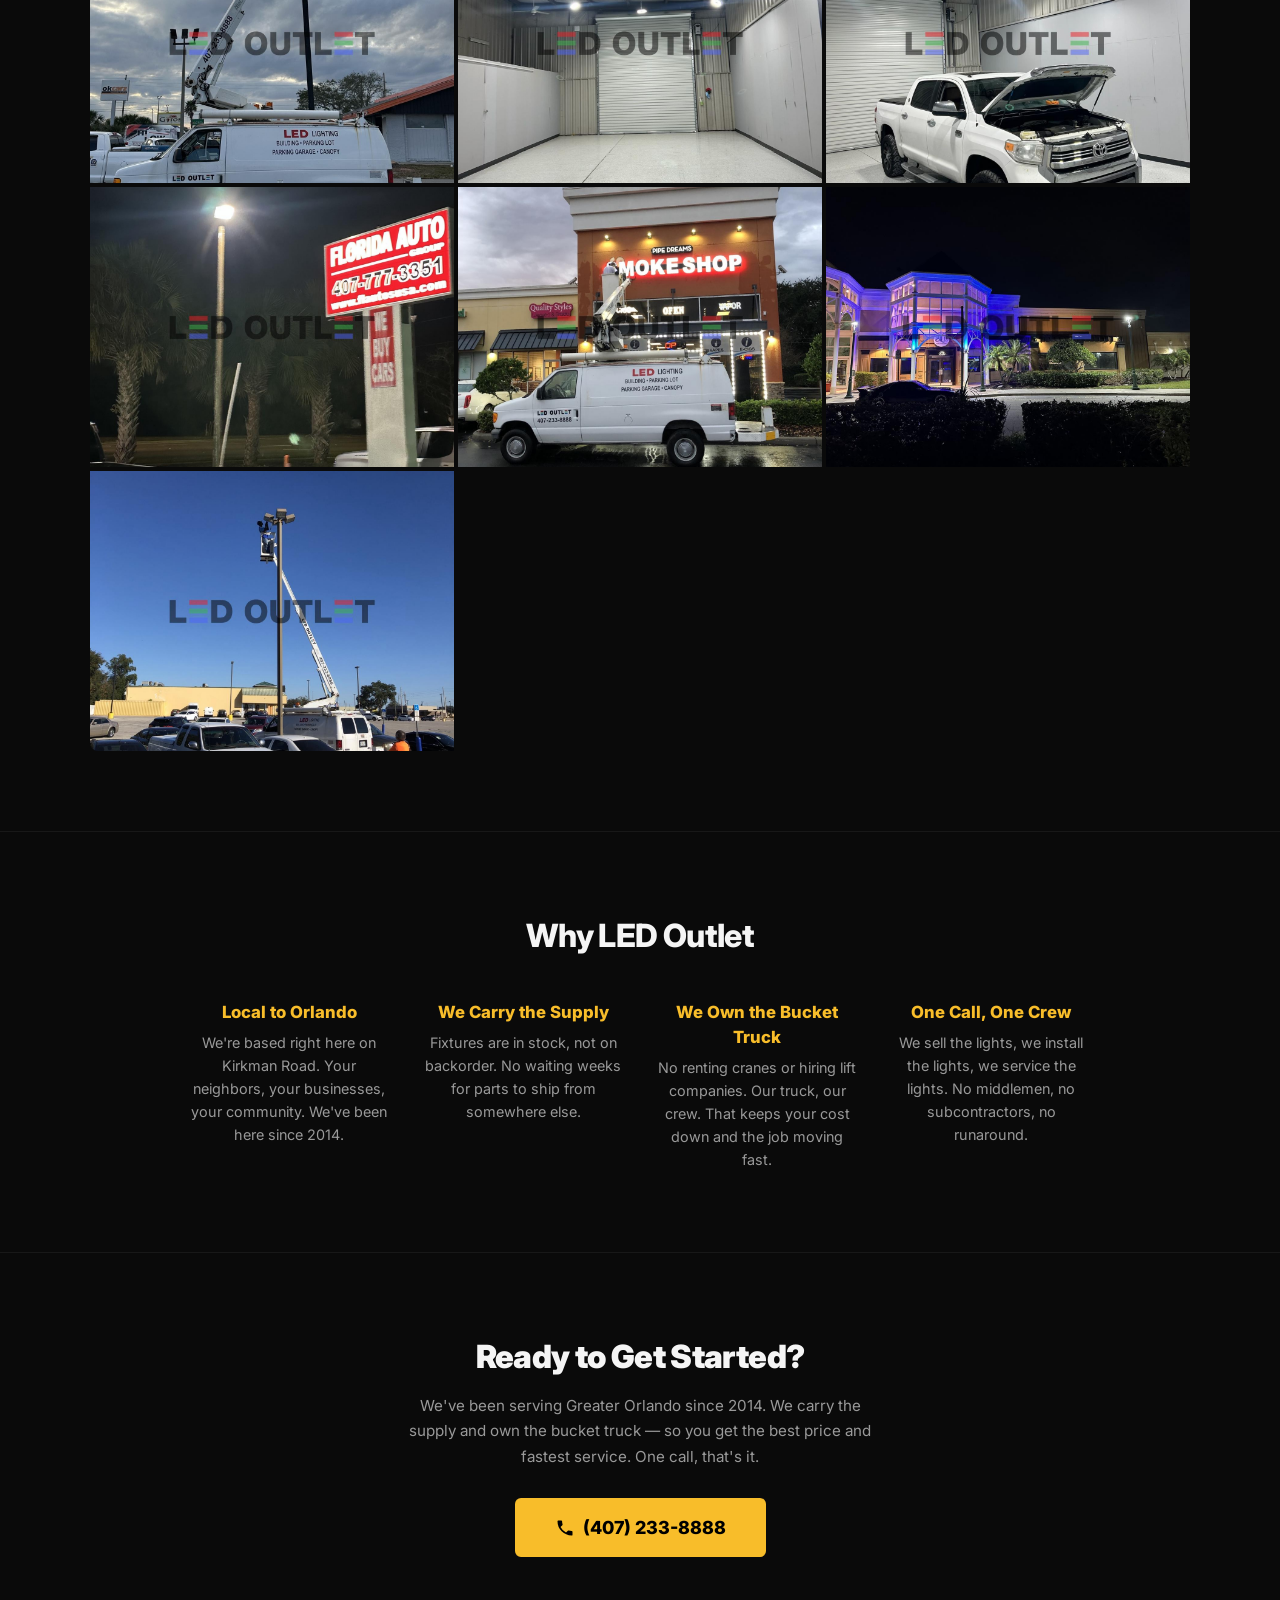
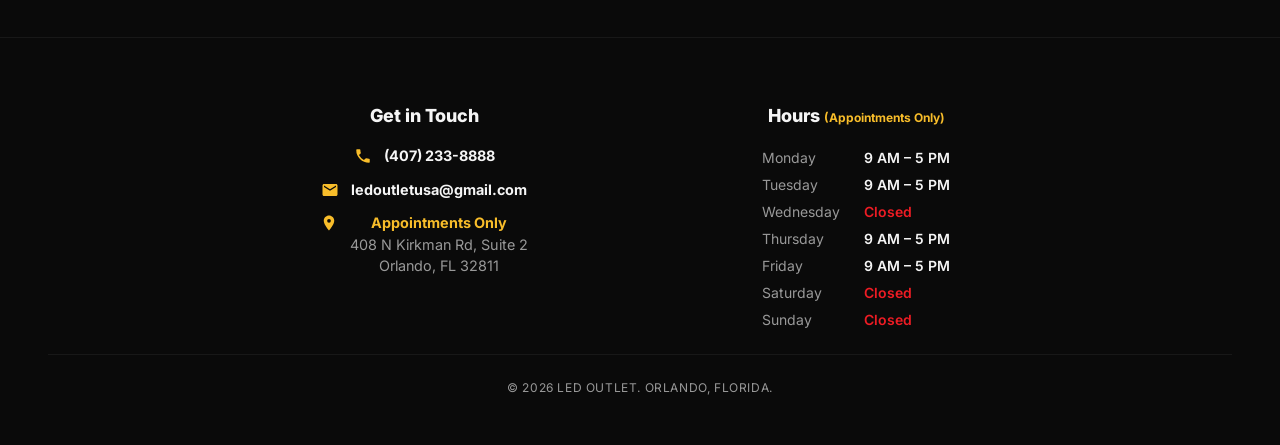
==== commit dbf35a15: "Cleanup: shared CSS, correct Place ID, sitemap, 404, photo curation - Extract shared styles.css for " ====
--- a/index.html
+++ b/index.html
@@ -188,26 +188,6 @@
 }
 .btn-call svg { width: 20px; height: 20px; }
 
-.btn-quote {
-  display: inline-flex;
-  align-items: center;
-  gap: 8px;
-  background: transparent;
-  color: var(--text);
-  font-weight: 700;
-  font-size: 1rem;
-  padding: 14px 32px;
-  border: 2px solid rgba(255,255,255,0.15);
-  border-radius: 6px;
-  text-decoration: none;
-  transition: border-color 0.2s, background 0.2s;
-}
-.btn-quote:hover {
-  border-color: rgba(255,255,255,0.3);
-  background: rgba(255,255,255,0.05);
-}
-.btn-quote svg { width: 20px; height: 20px; }
-
 @media (min-width: 768px) {
   .intro { padding: 64px 48px 48px; }
   .intro h1 { font-size: 3.25rem; }
@@ -656,11 +636,11 @@
     <div class="trust-item">
       <strong>10+ Years</strong> in Business
     </div>
-    <a href="https://search.google.com/local/reviews?placeid=ChIJK0FJQdB754gRcQaINaLoCPo" target="_blank" rel="noopener" class="trust-item" style="text-decoration:none;color:inherit;">
+    <a href="https://search.google.com/local/reviews?placeid=ChIJYV4QVaZ554gRILJIYy3mhsY" target="_blank" rel="noopener" class="trust-item" style="text-decoration:none;color:inherit;">
       <svg xmlns="http://www.w3.org/2000/svg" viewBox="0 0 24 24" fill="#f8bd2a" width="16" height="16"><path d="M12 2l3.09 6.26L22 9.27l-5 4.87L18.18 22 12 18.56 5.82 22 7 14.14l-5-4.87 6.91-1.01z"/></svg>
       <strong>4.8</strong> on Google
     </a>
-<div class="trust-item">
+    <div class="trust-item">
       <strong>Central Florida</strong> Service Area
     </div>
   </div>
@@ -722,7 +702,7 @@
     <div class="step">
       <div class="step-number" style="background:var(--green)">2</div>
       <h3>We Show Up</h3>
-      <p>We bring the truck, the lights, and the crew. Same week in most cases.</p>
+      <p>We bring the truck, the lights, and the crew. We work fast.</p>
     </div>
     <div class="step">
       <div class="step-number" style="background:var(--blue)">3</div>
@@ -738,26 +718,20 @@
   <div class="projects-grid">
     <img src="images/storefront-white.jpg" alt="LED Outlet storefront with white LED module lighting" loading="lazy"/>
     <img src="images/projects/commercial-building.jpg" alt="Modern commercial building with LED accent lighting along roofline" loading="lazy"/>
-    <img src="images/projects/florida-academy.jpg" alt="Florida Academy building with blue and white LED storefront lighting" loading="lazy"/>
     <img src="images/projects/bucket-truck-work.jpg" alt="LED Outlet bucket truck doing sign work on commercial building" loading="lazy"/>
-    <img src="images/projects/IMG_2533.jpg" alt="LED Outlet project" loading="lazy"/>
-    <img src="images/projects/IMG_0852.jpg" alt="LED Outlet project" loading="lazy"/>
-    <img src="images/projects/FullSizeRender.jpg" alt="LED Outlet project" loading="lazy"/>
-    <img src="images/projects/IMG_4393.jpg" alt="LED Outlet project" loading="lazy"/>
-    <img src="images/projects/IMG_5327.jpg" alt="LED Outlet project" loading="lazy"/>
-    <img src="images/projects/IMG_2560.jpg" alt="LED Outlet project" loading="lazy"/>
-    <img src="images/projects/IMG_5468.jpg" alt="LED Outlet project" loading="lazy"/>
-    <img src="images/projects/IMG_9395.jpg" alt="LED Outlet project" loading="lazy"/>
-    <img src="images/projects/IMG_9452.jpg" alt="LED Outlet project" loading="lazy"/>
-    <img src="images/projects/IMG_0484.jpg" alt="LED Outlet project" loading="lazy"/>
-    <img src="images/projects/IMG_9800.jpg" alt="LED Outlet project" loading="lazy"/>
-    <img src="images/projects/IMG_8263.jpg" alt="LED Outlet project" loading="lazy"/>
-    <img src="images/projects/IMG_8257.jpg" alt="LED Outlet project" loading="lazy"/>
-    <img src="images/projects/IMG_0660.jpg" alt="LED Outlet project" loading="lazy"/>
-    <img src="images/projects/IMG_0139.jpg" alt="LED Outlet project" loading="lazy"/>
-    <img src="images/projects/IMG_2675.jpg" alt="LED Outlet project" loading="lazy"/>
-    <img src="images/projects/IMG_6533.jpg" alt="LED Outlet project" loading="lazy"/>
-    <img src="images/projects/IMG_2896.jpg" alt="LED Outlet project" loading="lazy"/>
+    <img src="images/projects/IMG_2533.jpg" alt="Commercial LED lighting installation Orlando" loading="lazy"/>
+    <img src="images/projects/IMG_0852.jpg" alt="LED sign work with bucket truck Orlando" loading="lazy"/>
+    <img src="images/projects/IMG_4393.jpg" alt="Exterior LED lighting installation Central Florida" loading="lazy"/>
+    <img src="images/projects/IMG_2560.jpg" alt="Commercial storefront LED retrofit Orlando" loading="lazy"/>
+    <img src="images/projects/IMG_5468.jpg" alt="LED wall pack installation on commercial building" loading="lazy"/>
+    <img src="images/projects/IMG_9395.jpg" alt="Parking lot LED lighting upgrade Orlando" loading="lazy"/>
+    <img src="images/projects/IMG_0484.jpg" alt="LED Outlet sign repair with bucket truck" loading="lazy"/>
+    <img src="images/projects/IMG_8263.jpg" alt="Storefront LED module installation Orlando" loading="lazy"/>
+    <img src="images/projects/IMG_8257.jpg" alt="Commercial building exterior LED lighting" loading="lazy"/>
+    <img src="images/projects/IMG_0660.jpg" alt="LED parking lot light retrofit Central Florida" loading="lazy"/>
+    <img src="images/projects/IMG_2675.jpg" alt="Business LED lighting installation Orlando" loading="lazy"/>
+    <img src="images/projects/IMG_6533.jpg" alt="Commercial LED storefront lighting project" loading="lazy"/>
+    <img src="images/projects/IMG_2896.jpg" alt="LED sign retrofit and repair Orlando" loading="lazy"/>
   </div>
 </section>
 
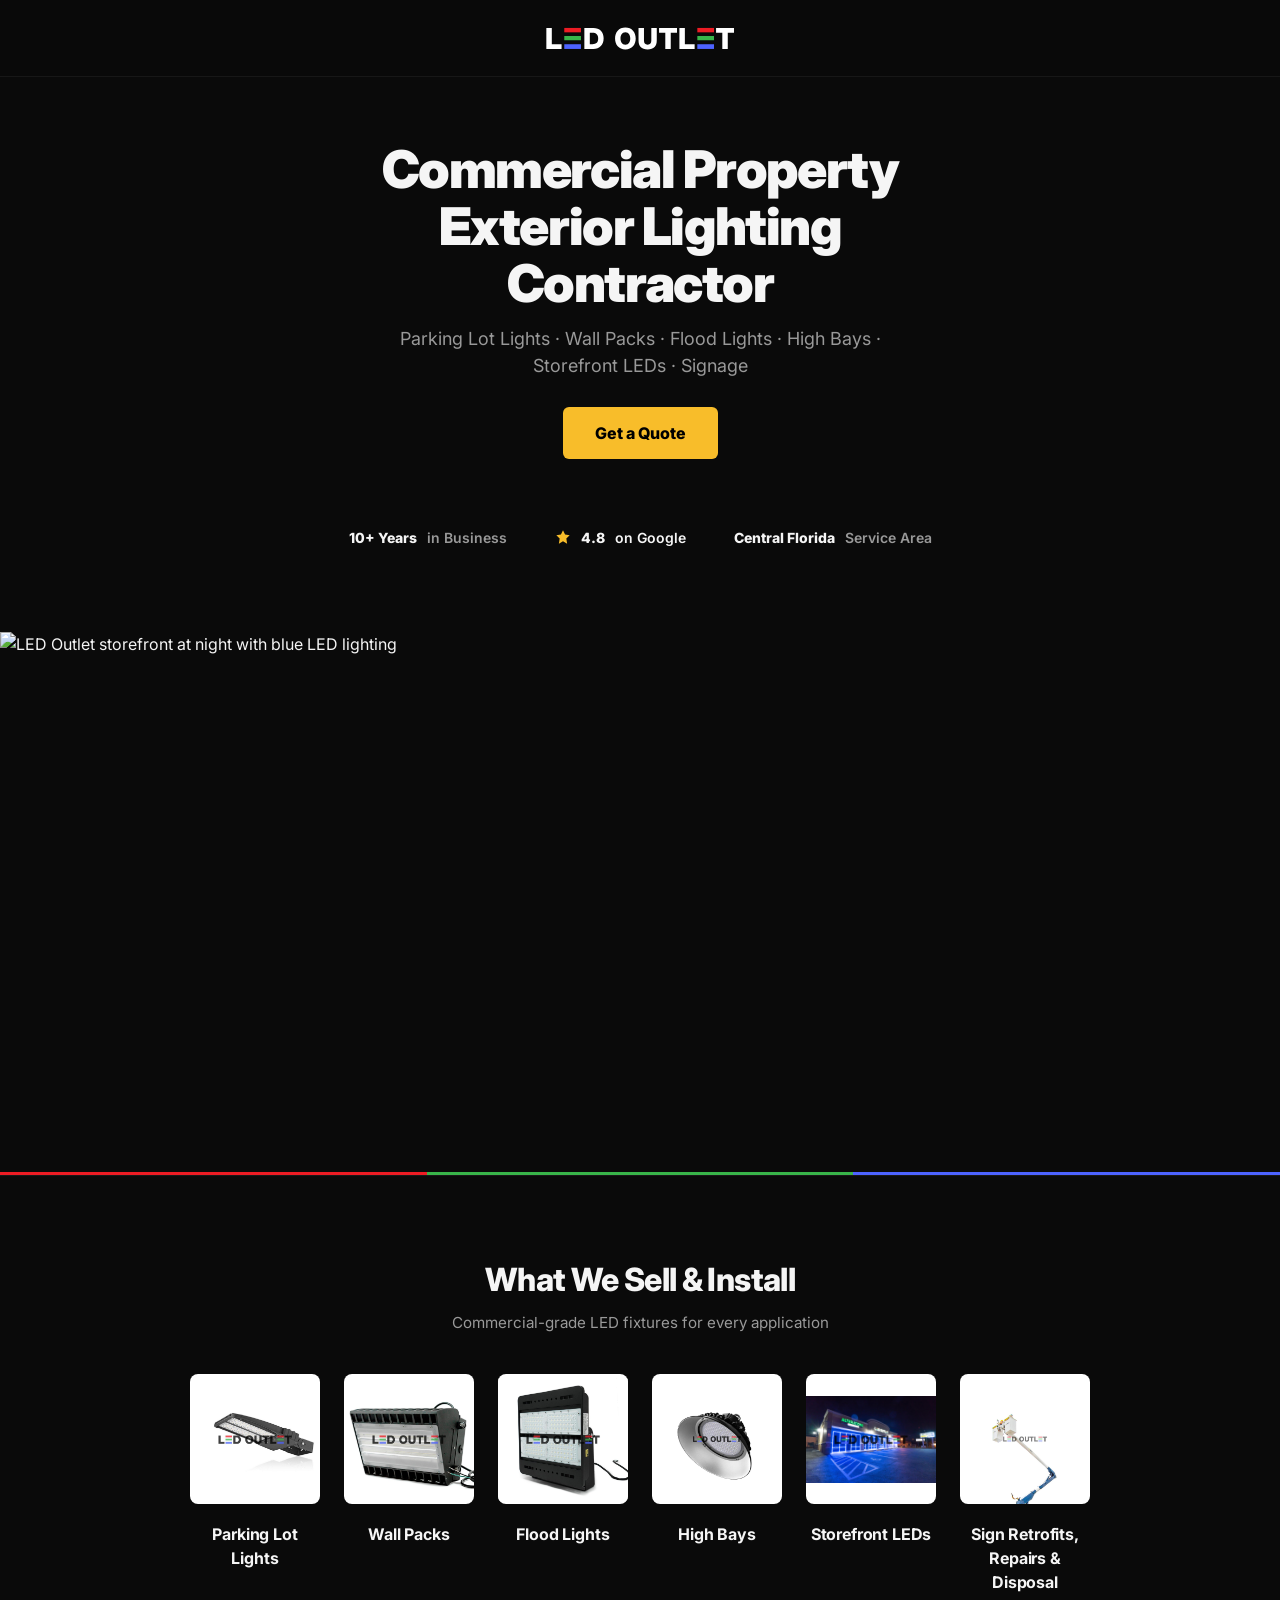
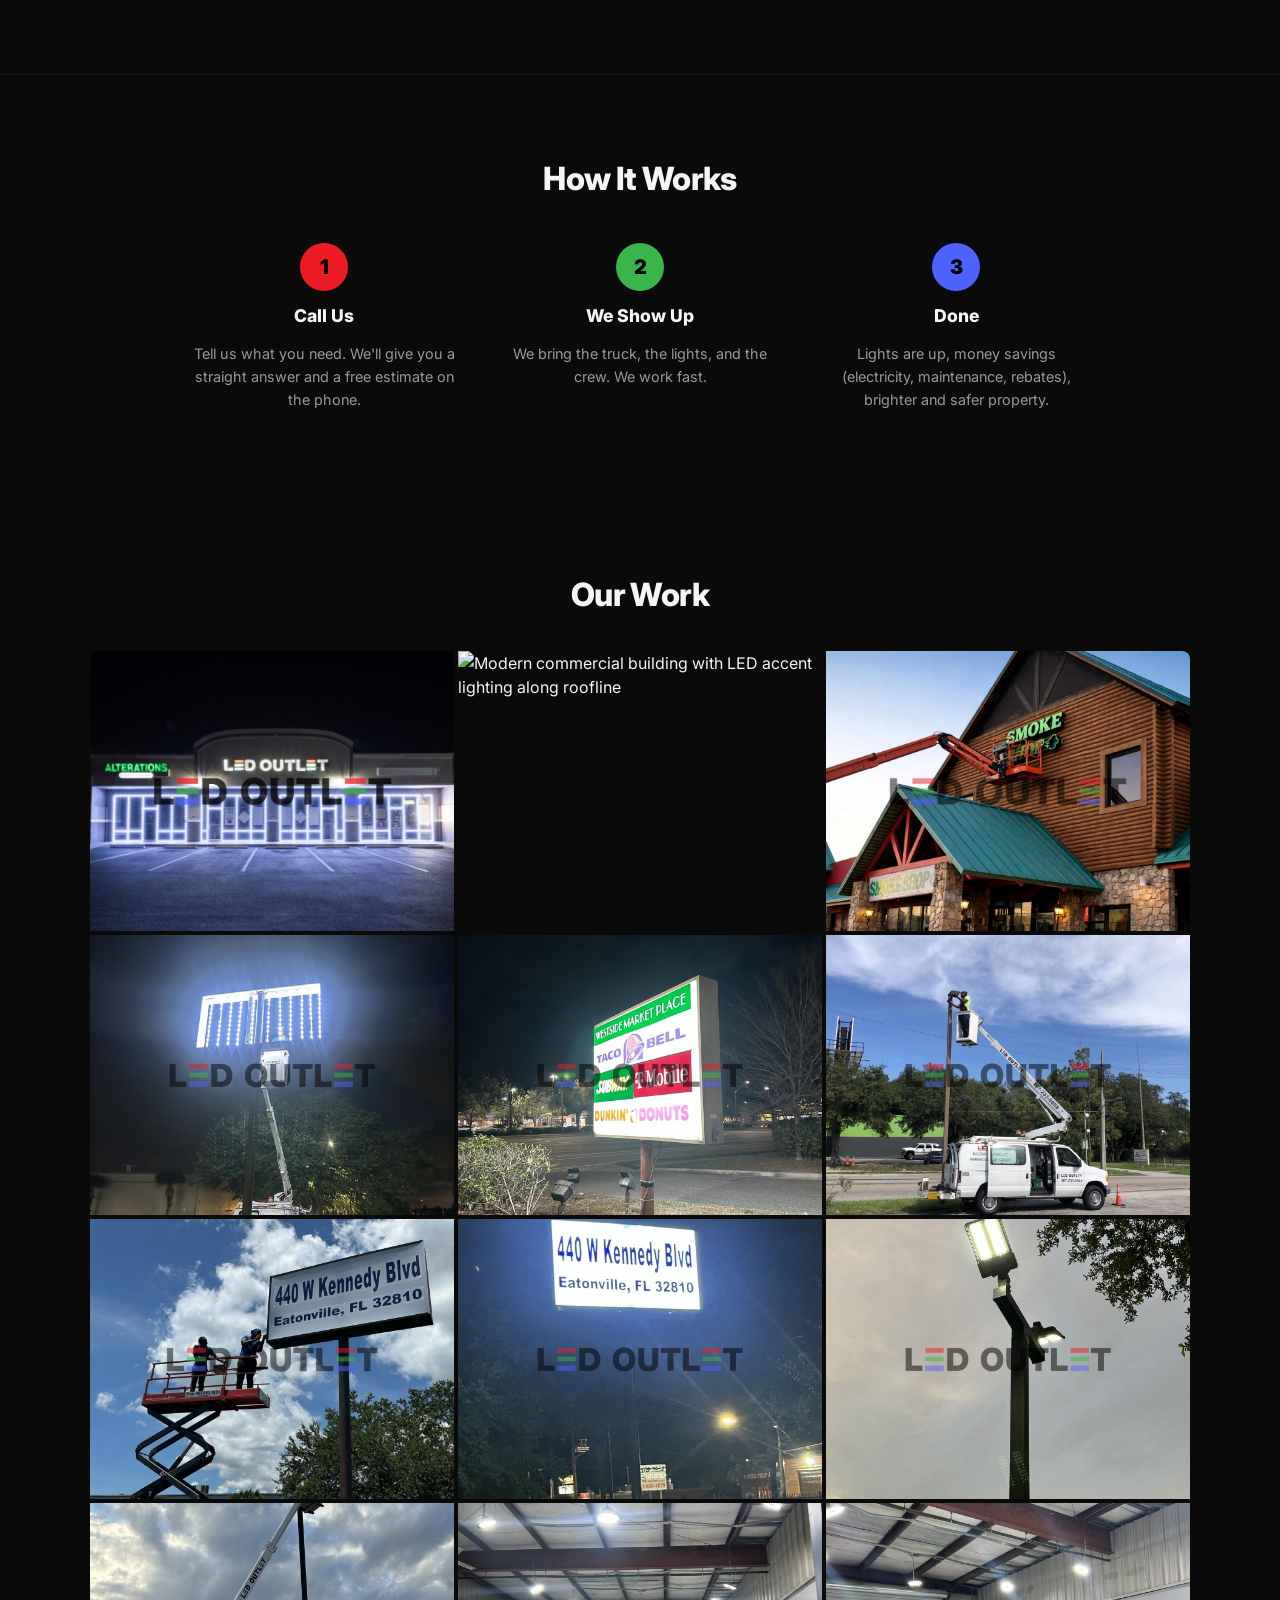
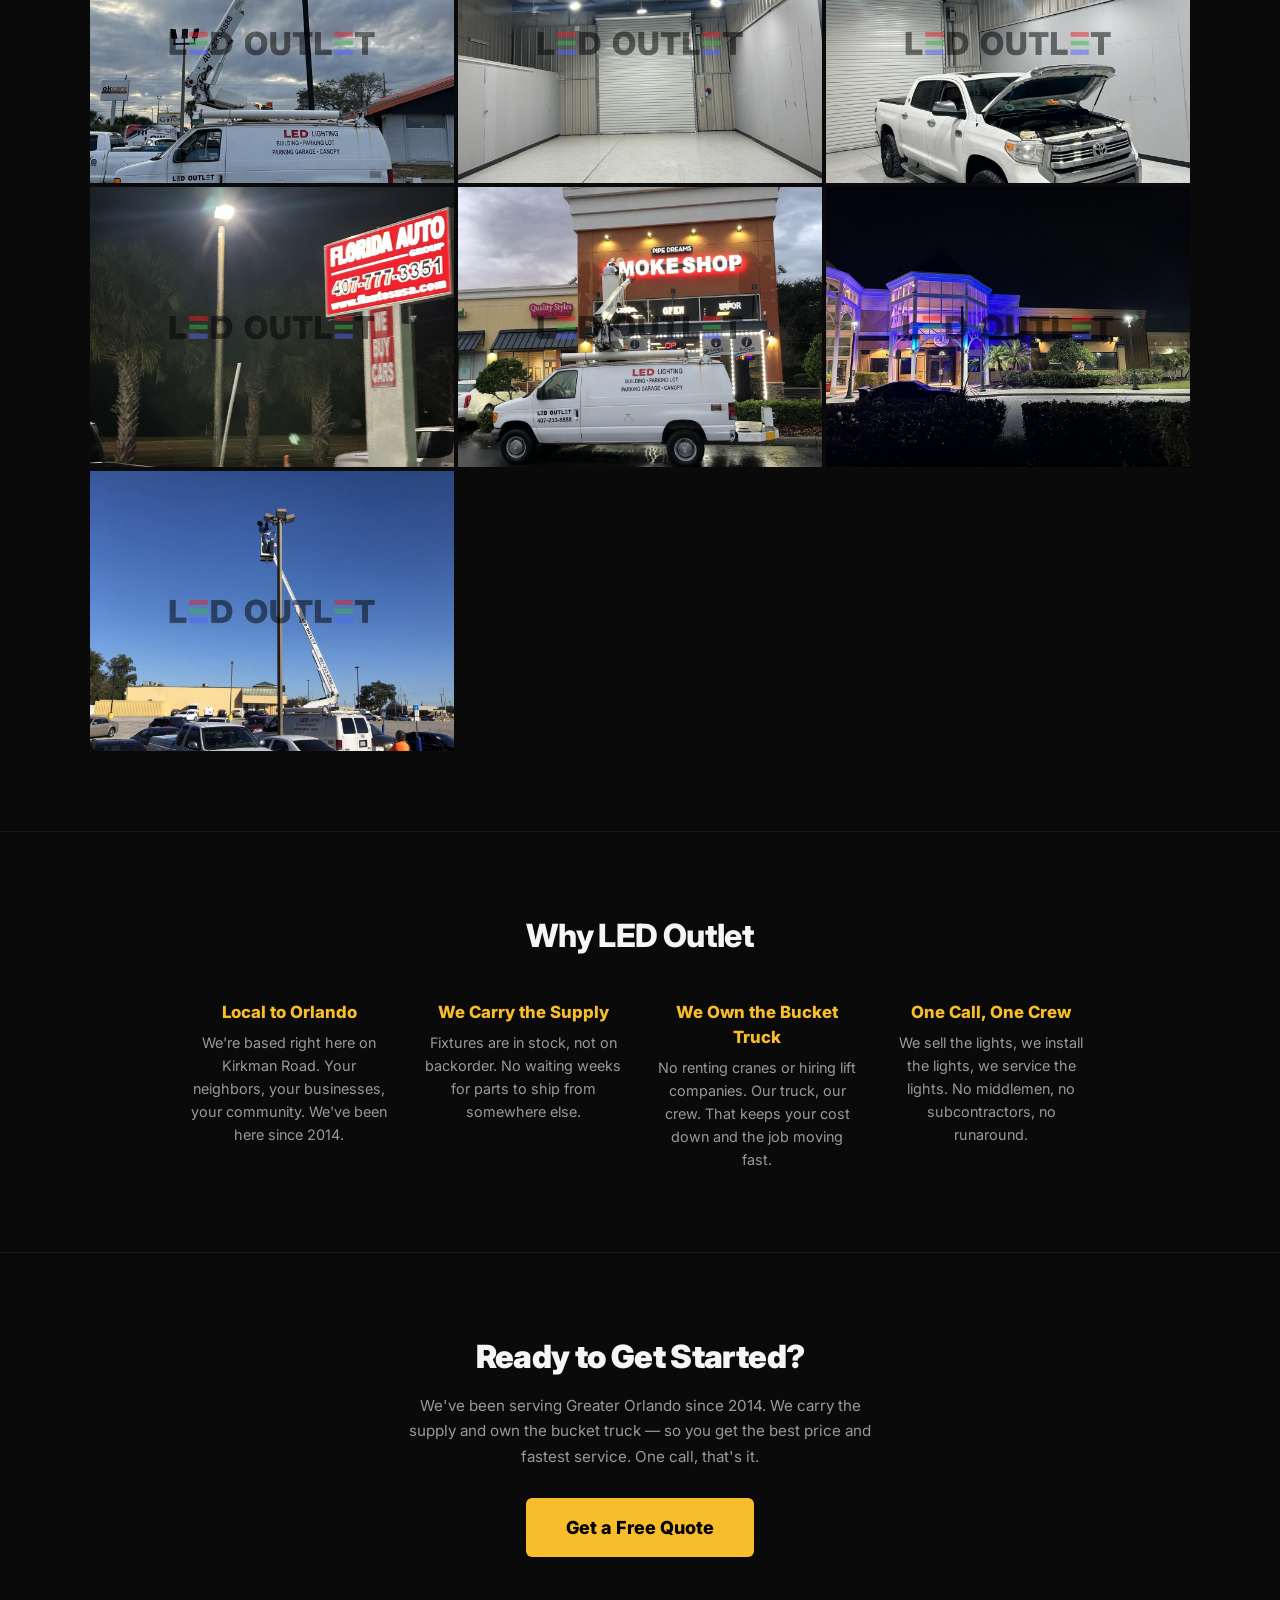
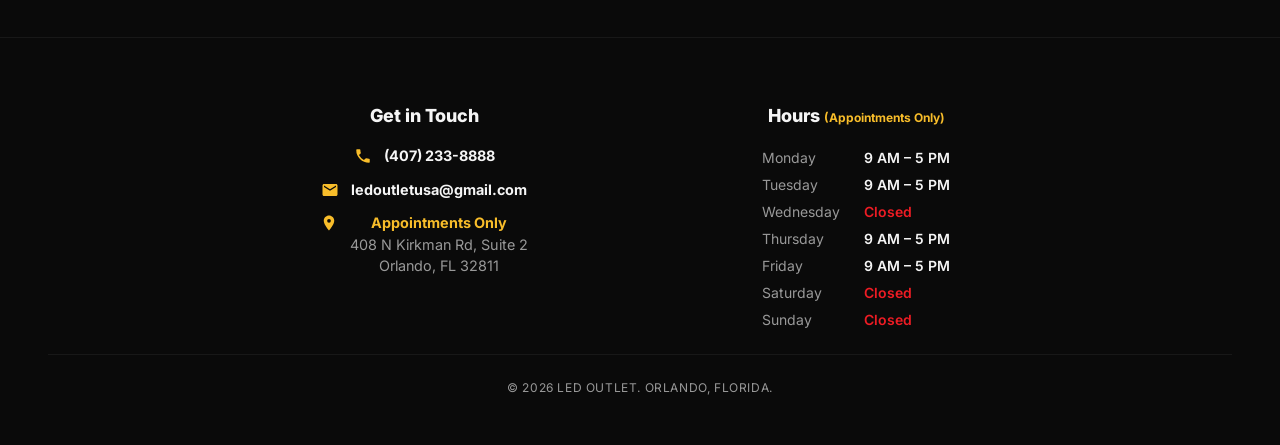
==== commit a7d05e07: "Replace call CTAs with Get a Quote — links to quote form" ====
--- a/index.html
+++ b/index.html
@@ -612,9 +612,8 @@
 <body>
 
 <!-- Sticky Mobile Call Bar -->
-<a href="tel:4072338888" class="call-bar">
-  <svg xmlns="http://www.w3.org/2000/svg" viewBox="0 0 24 24" fill="currentColor"><path d="M6.62 10.79a15.05 15.05 0 006.59 6.59l2.2-2.2a1 1 0 011.01-.24 11.36 11.36 0 003.58.57 1 1 0 011 1V20a1 1 0 01-1 1A17 17 0 013 4a1 1 0 011-1h3.5a1 1 0 011 1 11.36 11.36 0 00.57 3.58 1 1 0 01-.25 1.01l-2.2 2.2z"/></svg>
-  Call (407) 233-8888
+<a href="https://led-outlet-quote.vercel.app" class="call-bar">
+  Get a Free Quote
 </a>
 
 <!-- Header -->
@@ -624,12 +623,11 @@
 
 <!-- Intro -->
 <section class="intro">
-  <h1>Commercial Property<br/>Exterior Lighting<br/>Experts</h1>
+  <h1>Commercial Property<br/>Exterior Lighting<br/>Contractor</h1>
   <p>Parking Lot Lights · Wall Packs · Flood Lights · High Bays · Storefront LEDs · Signage</p>
   <div class="intro-buttons">
-    <a href="tel:4072338888" class="btn-call">
-      <svg xmlns="http://www.w3.org/2000/svg" viewBox="0 0 24 24" fill="currentColor"><path d="M6.62 10.79a15.05 15.05 0 006.59 6.59l2.2-2.2a1 1 0 011.01-.24 11.36 11.36 0 003.58.57 1 1 0 011 1V20a1 1 0 01-1 1A17 17 0 013 4a1 1 0 011-1h3.5a1 1 0 011 1 11.36 11.36 0 00.57 3.58 1 1 0 01-.25 1.01l-2.2 2.2z"/></svg>
-      (407) 233-8888
+    <a href="https://led-outlet-quote.vercel.app" class="btn-call">
+      Get a Quote
     </a>
   </div>
   <div class="trust-bar">
@@ -762,9 +760,8 @@
 <section class="final-cta">
   <h2>Ready to Get Started?</h2>
   <p>We've been serving Greater Orlando since 2014. We carry the supply and own the bucket truck — so you get the best price and fastest service. One call, that's it.</p>
-  <a href="tel:4072338888" class="btn-call">
-    <svg xmlns="http://www.w3.org/2000/svg" viewBox="0 0 24 24" fill="currentColor"><path d="M6.62 10.79a15.05 15.05 0 006.59 6.59l2.2-2.2a1 1 0 011.01-.24 11.36 11.36 0 003.58.57 1 1 0 011 1V20a1 1 0 01-1 1A17 17 0 013 4a1 1 0 011-1h3.5a1 1 0 011 1 11.36 11.36 0 00.57 3.58 1 1 0 01-.25 1.01l-2.2 2.2z"/></svg>
-    (407) 233-8888
+  <a href="https://led-outlet-quote.vercel.app" class="btn-call">
+    Get a Free Quote
   </a>
 </section>
 
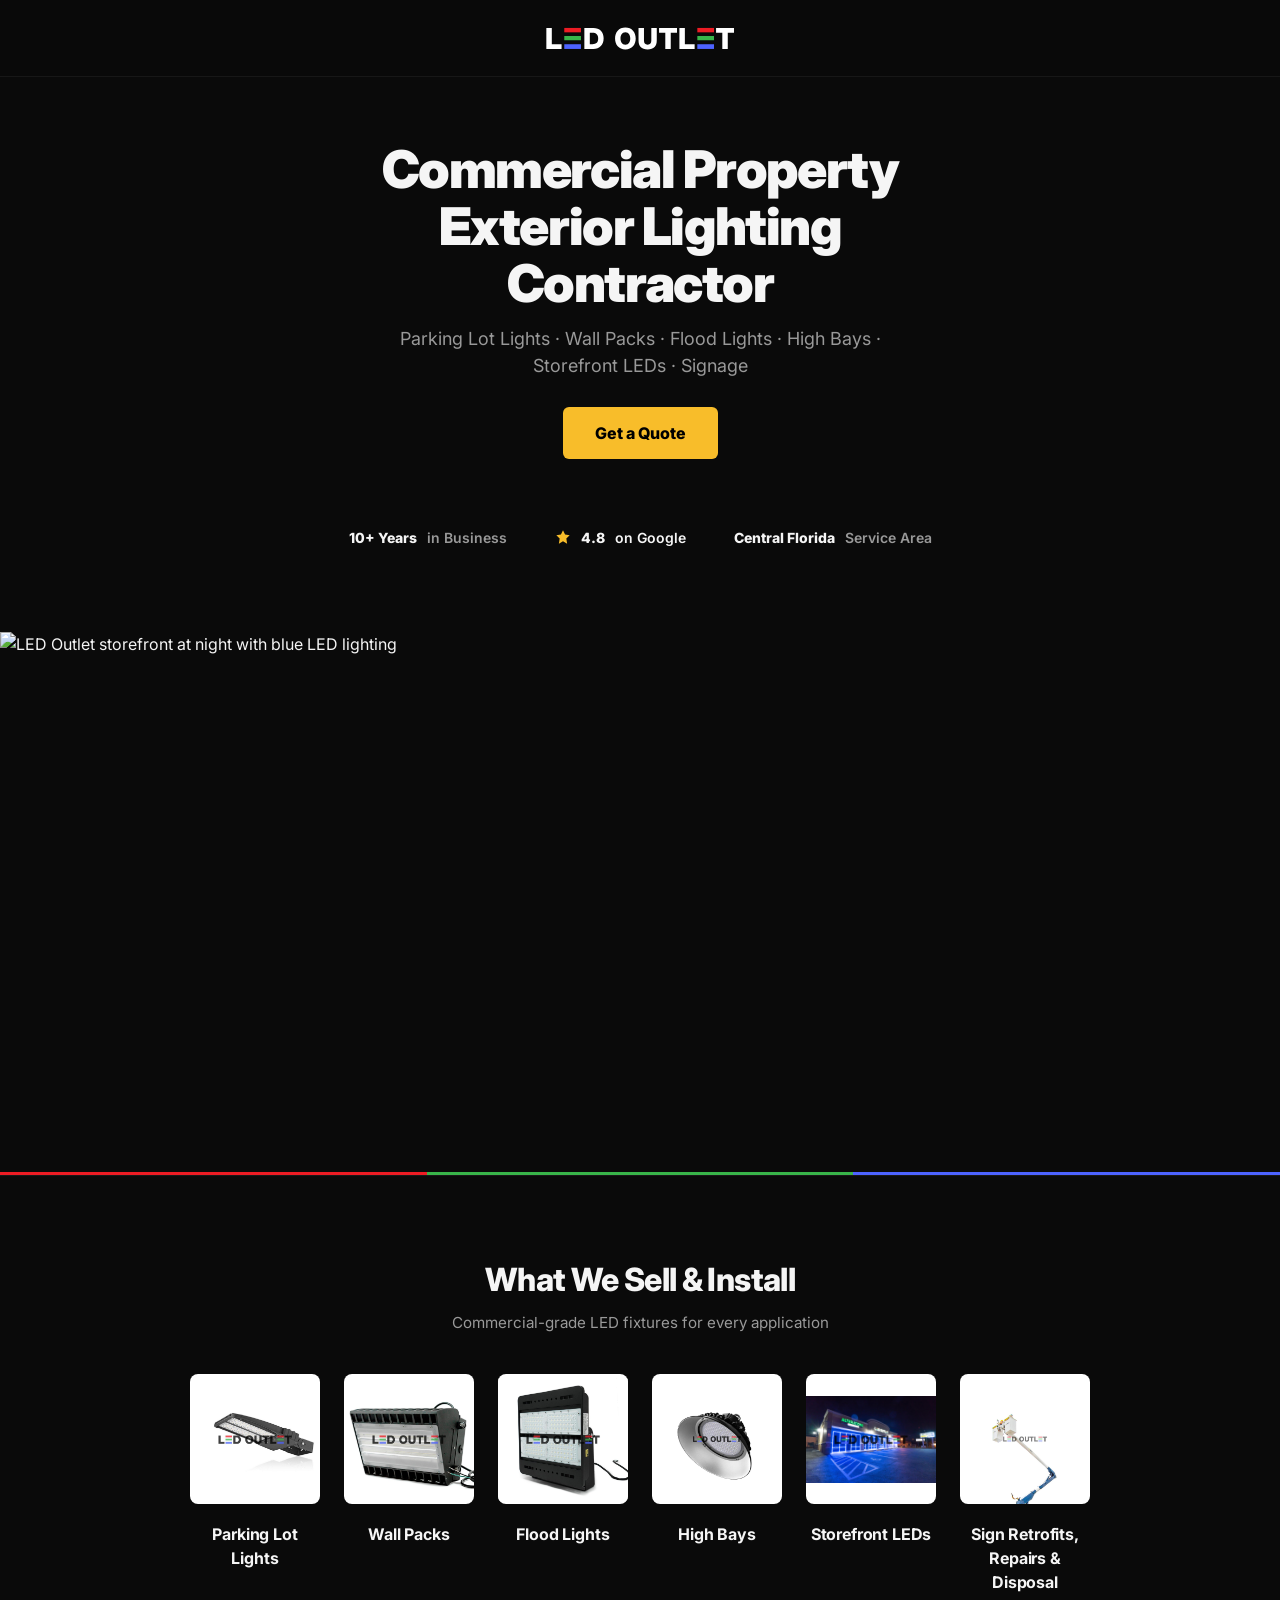
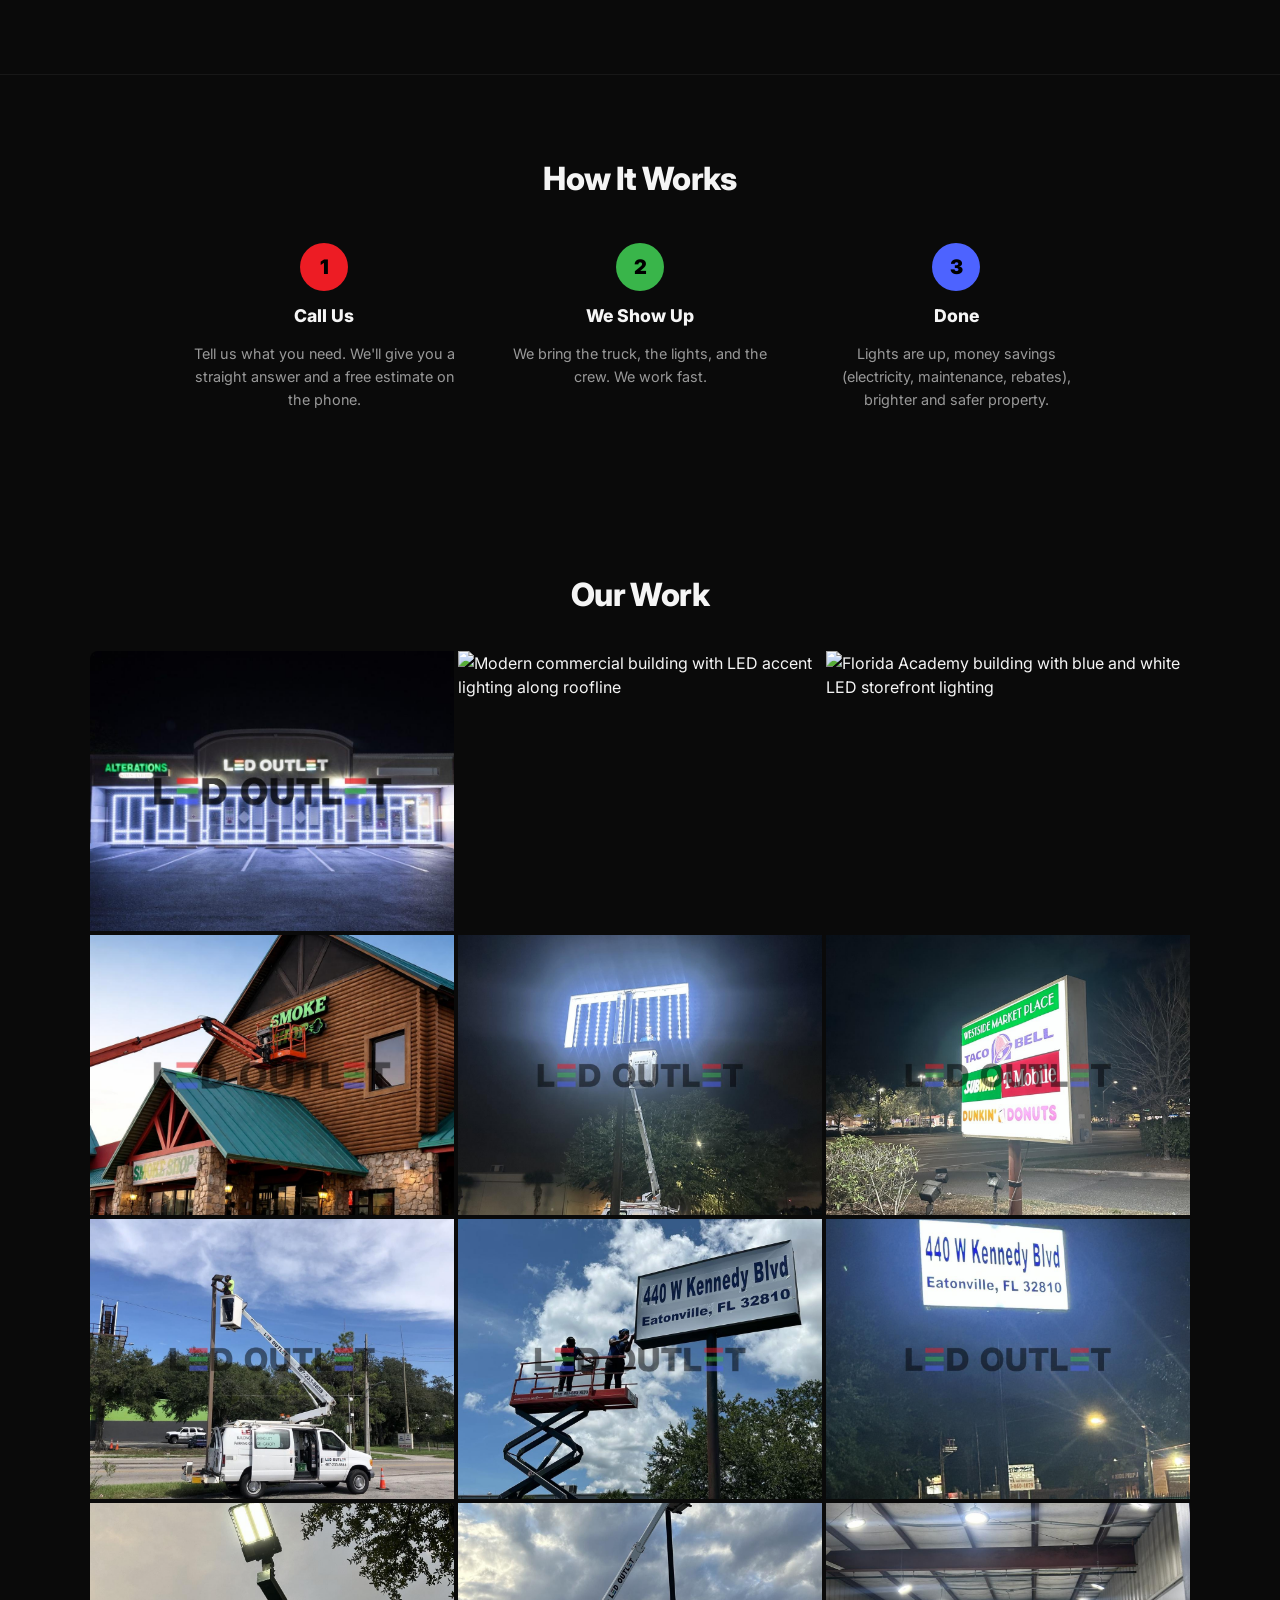
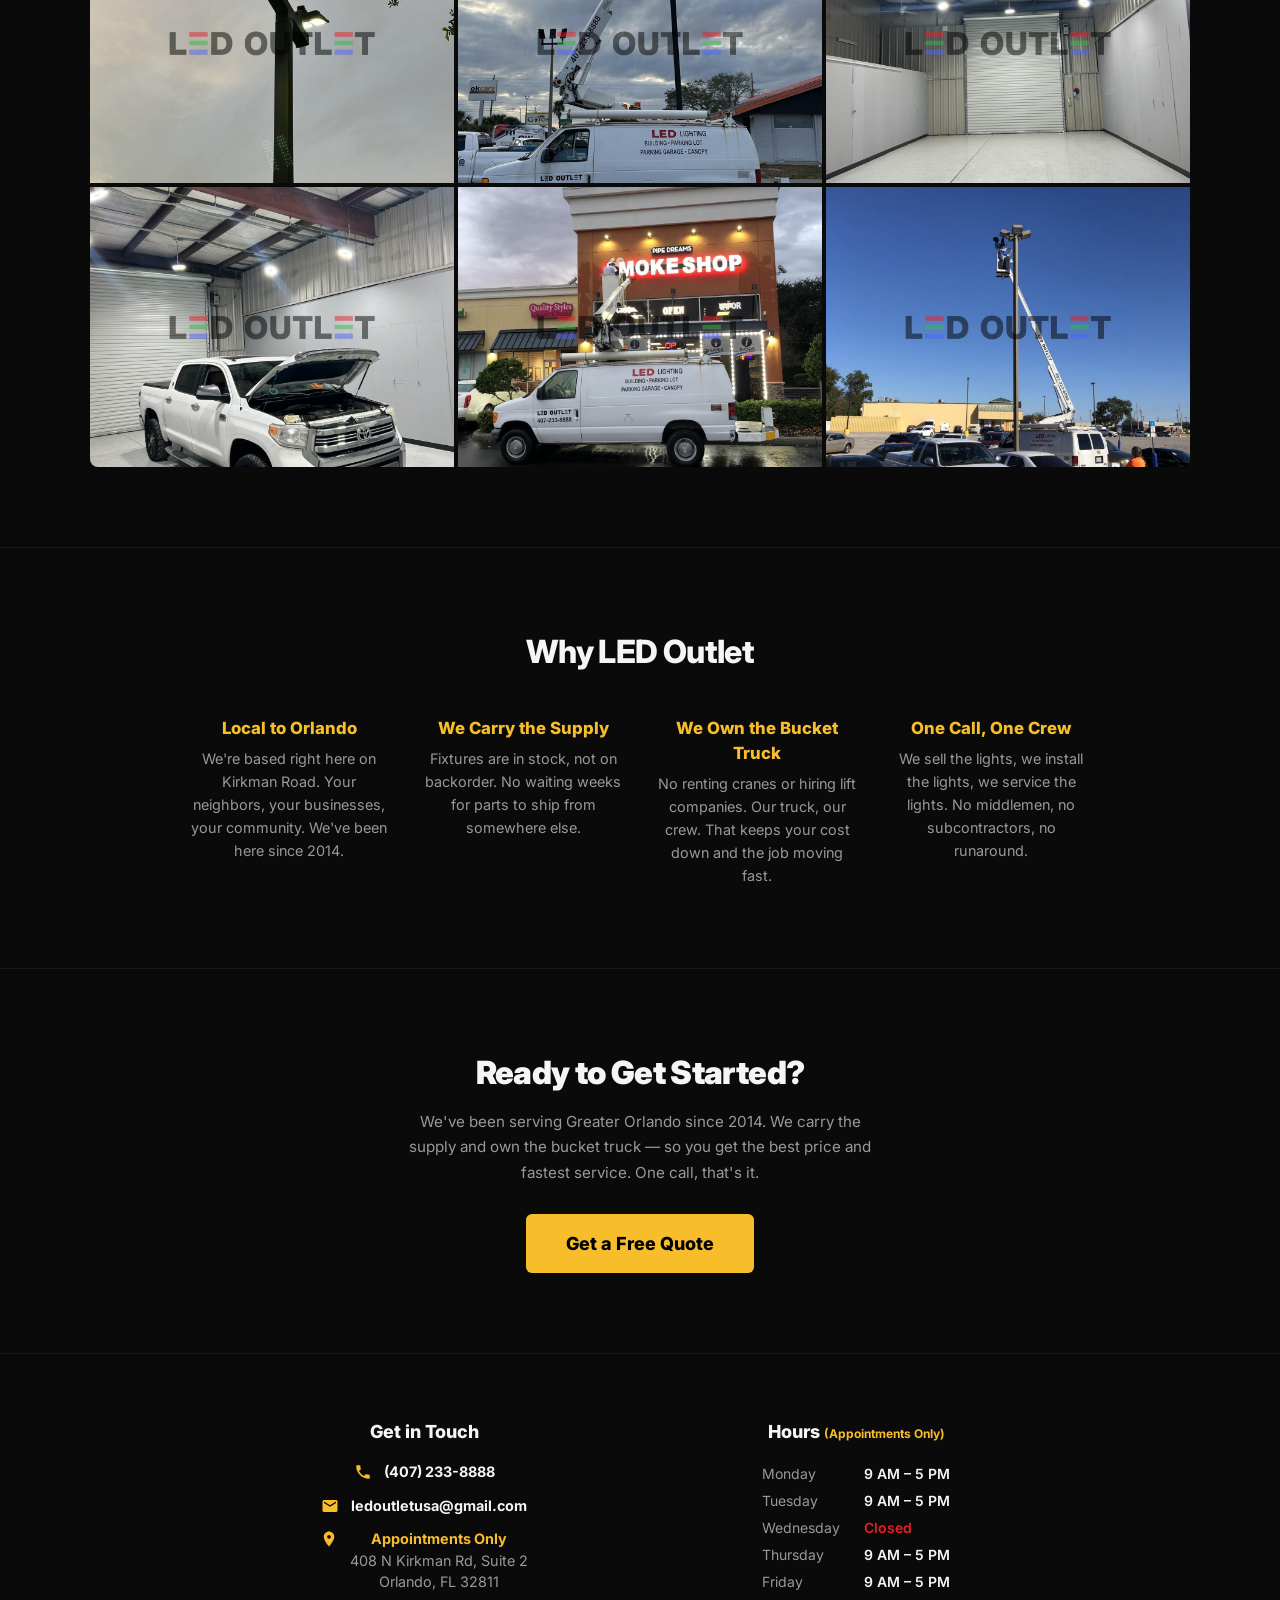
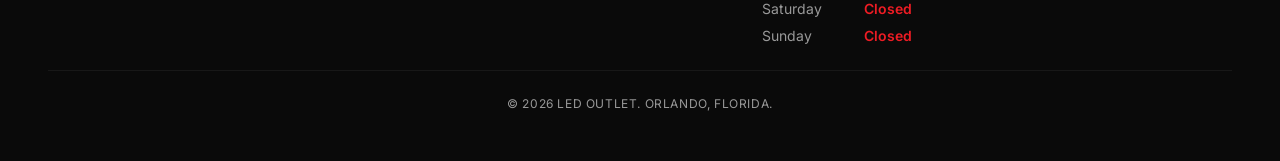
==== commit 7cfc751a: "Add analytics: GA4, Vercel Analytics, Speed Insights, GSC verification" ====
--- a/index.html
+++ b/index.html
@@ -21,6 +21,7 @@
 <meta name="twitter:image" content="https://www.ledoutletusa.com/images/hero-storefront.jpg"/>
 
 <meta name="robots" content="index, follow"/>
+<meta name="google-site-verification" content="FyiFQtyRsM5zLSqWw-k6tdxwzTyxJfzUOM-3_Ou2L4k"/>
 <link rel="canonical" href="https://www.ledoutletusa.com"/>
 <link rel="icon" type="image/png" href="images/favicon.png"/>
 <link rel="preload" as="image" href="images/hero-storefront.jpg"/>
@@ -608,11 +609,22 @@
   body { padding-bottom: 60px; }
 }
 </style>
+
+<!-- Analytics -->
+<script defer src="/_vercel/insights/script.js"></script>
+<script defer src="/_vercel/speed-insights/script.js"></script>
+<script async src="https://www.googletagmanager.com/gtag/js?id=G-85EKWFJY1W"></script>
+<script>
+  window.dataLayer = window.dataLayer || [];
+  function gtag(){dataLayer.push(arguments);}
+  gtag('js', new Date());
+  gtag('config', 'G-85EKWFJY1W');
+</script>
 </head>
 <body>
 
 <!-- Sticky Mobile Call Bar -->
-<a href="https://led-outlet-quote.vercel.app" class="call-bar">
+<a href="/quote" class="call-bar">
   Get a Free Quote
 </a>
 
@@ -626,7 +638,7 @@
   <h1>Commercial Property<br/>Exterior Lighting<br/>Contractor</h1>
   <p>Parking Lot Lights · Wall Packs · Flood Lights · High Bays · Storefront LEDs · Signage</p>
   <div class="intro-buttons">
-    <a href="https://led-outlet-quote.vercel.app" class="btn-call">
+    <a href="/quote" class="btn-call">
       Get a Quote
     </a>
   </div>
@@ -716,6 +728,7 @@
   <div class="projects-grid">
     <img src="images/storefront-white.jpg" alt="LED Outlet storefront with white LED module lighting" loading="lazy"/>
     <img src="images/projects/commercial-building.jpg" alt="Modern commercial building with LED accent lighting along roofline" loading="lazy"/>
+    <img src="images/projects/florida-academy.jpg" alt="Florida Academy building with blue and white LED storefront lighting" loading="lazy"/>
     <img src="images/projects/bucket-truck-work.jpg" alt="LED Outlet bucket truck doing sign work on commercial building" loading="lazy"/>
     <img src="images/projects/IMG_2533.jpg" alt="Commercial LED lighting installation Orlando" loading="lazy"/>
     <img src="images/projects/IMG_0852.jpg" alt="LED sign work with bucket truck Orlando" loading="lazy"/>
@@ -726,9 +739,7 @@
     <img src="images/projects/IMG_0484.jpg" alt="LED Outlet sign repair with bucket truck" loading="lazy"/>
     <img src="images/projects/IMG_8263.jpg" alt="Storefront LED module installation Orlando" loading="lazy"/>
     <img src="images/projects/IMG_8257.jpg" alt="Commercial building exterior LED lighting" loading="lazy"/>
-    <img src="images/projects/IMG_0660.jpg" alt="LED parking lot light retrofit Central Florida" loading="lazy"/>
     <img src="images/projects/IMG_2675.jpg" alt="Business LED lighting installation Orlando" loading="lazy"/>
-    <img src="images/projects/IMG_6533.jpg" alt="Commercial LED storefront lighting project" loading="lazy"/>
     <img src="images/projects/IMG_2896.jpg" alt="LED sign retrofit and repair Orlando" loading="lazy"/>
   </div>
 </section>
@@ -760,7 +771,7 @@
 <section class="final-cta">
   <h2>Ready to Get Started?</h2>
   <p>We've been serving Greater Orlando since 2014. We carry the supply and own the bucket truck — so you get the best price and fastest service. One call, that's it.</p>
-  <a href="https://led-outlet-quote.vercel.app" class="btn-call">
+  <a href="/quote" class="btn-call">
     Get a Free Quote
   </a>
 </section>
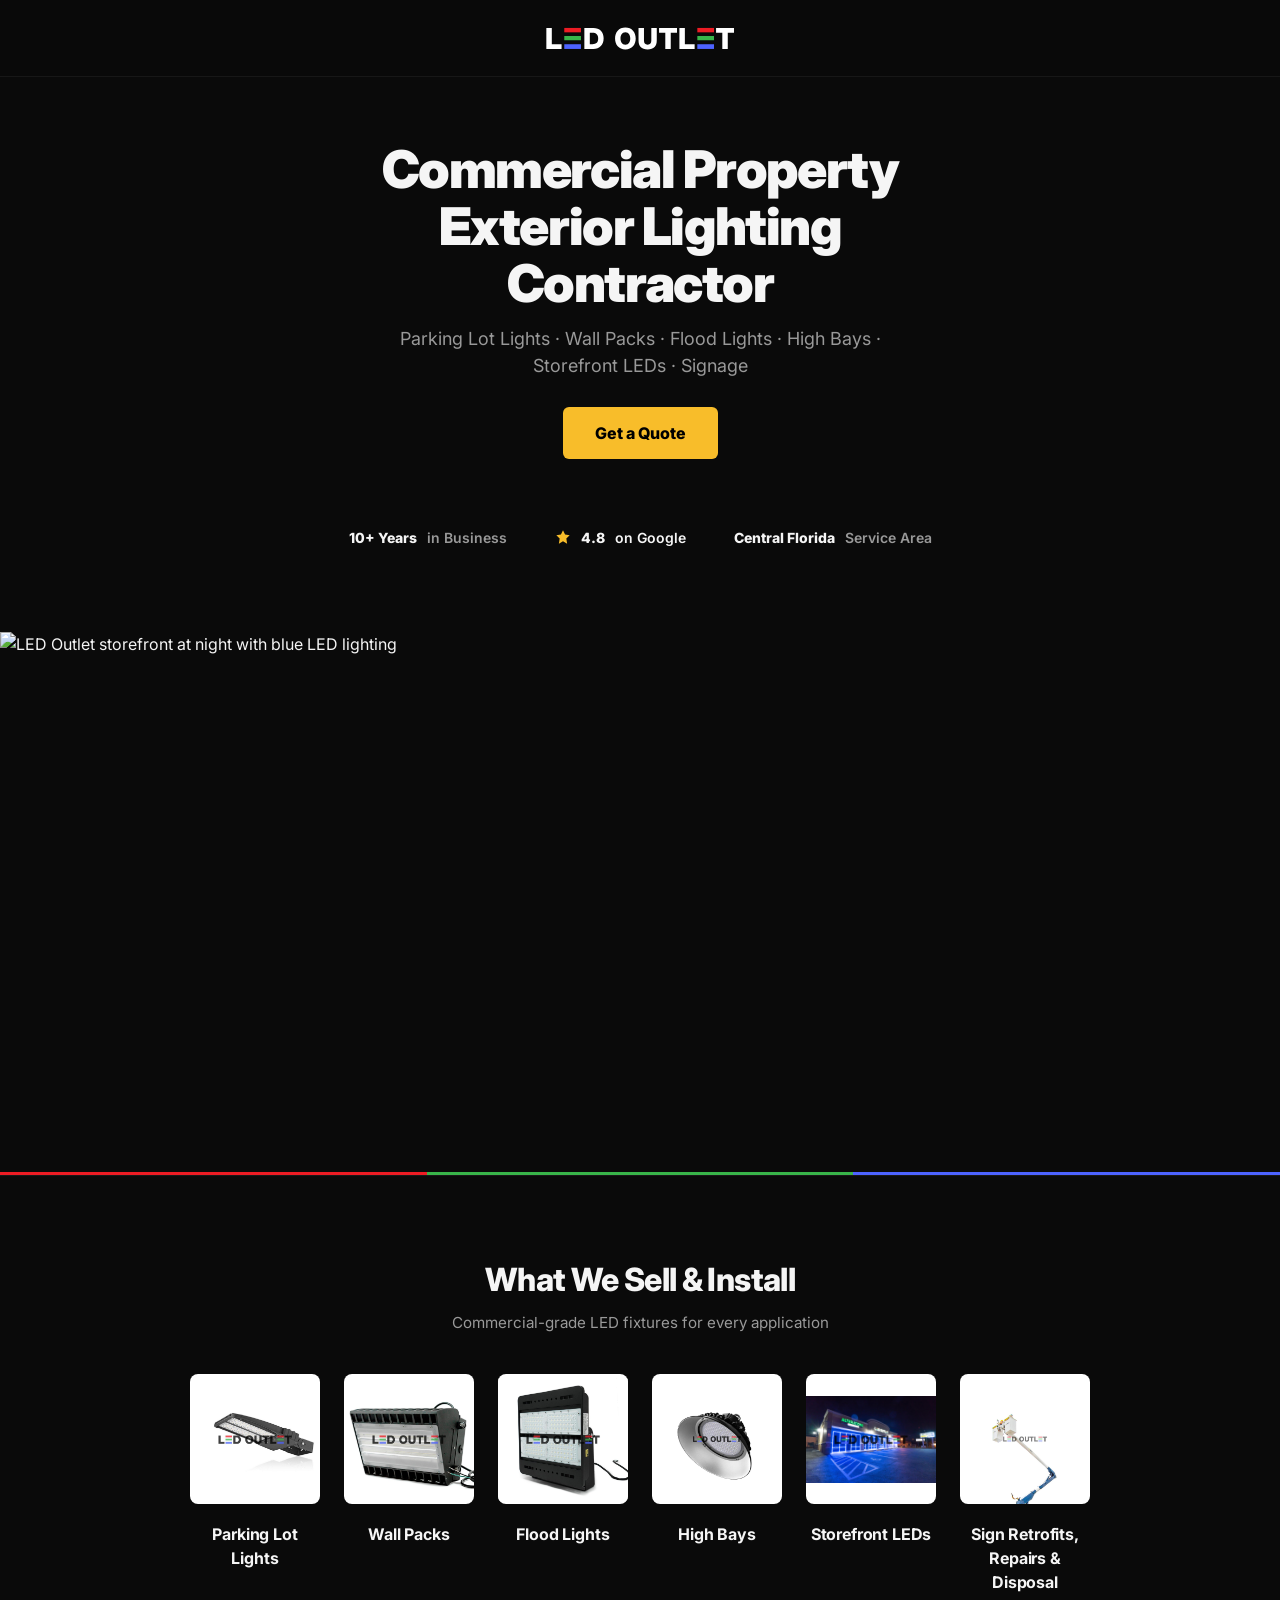
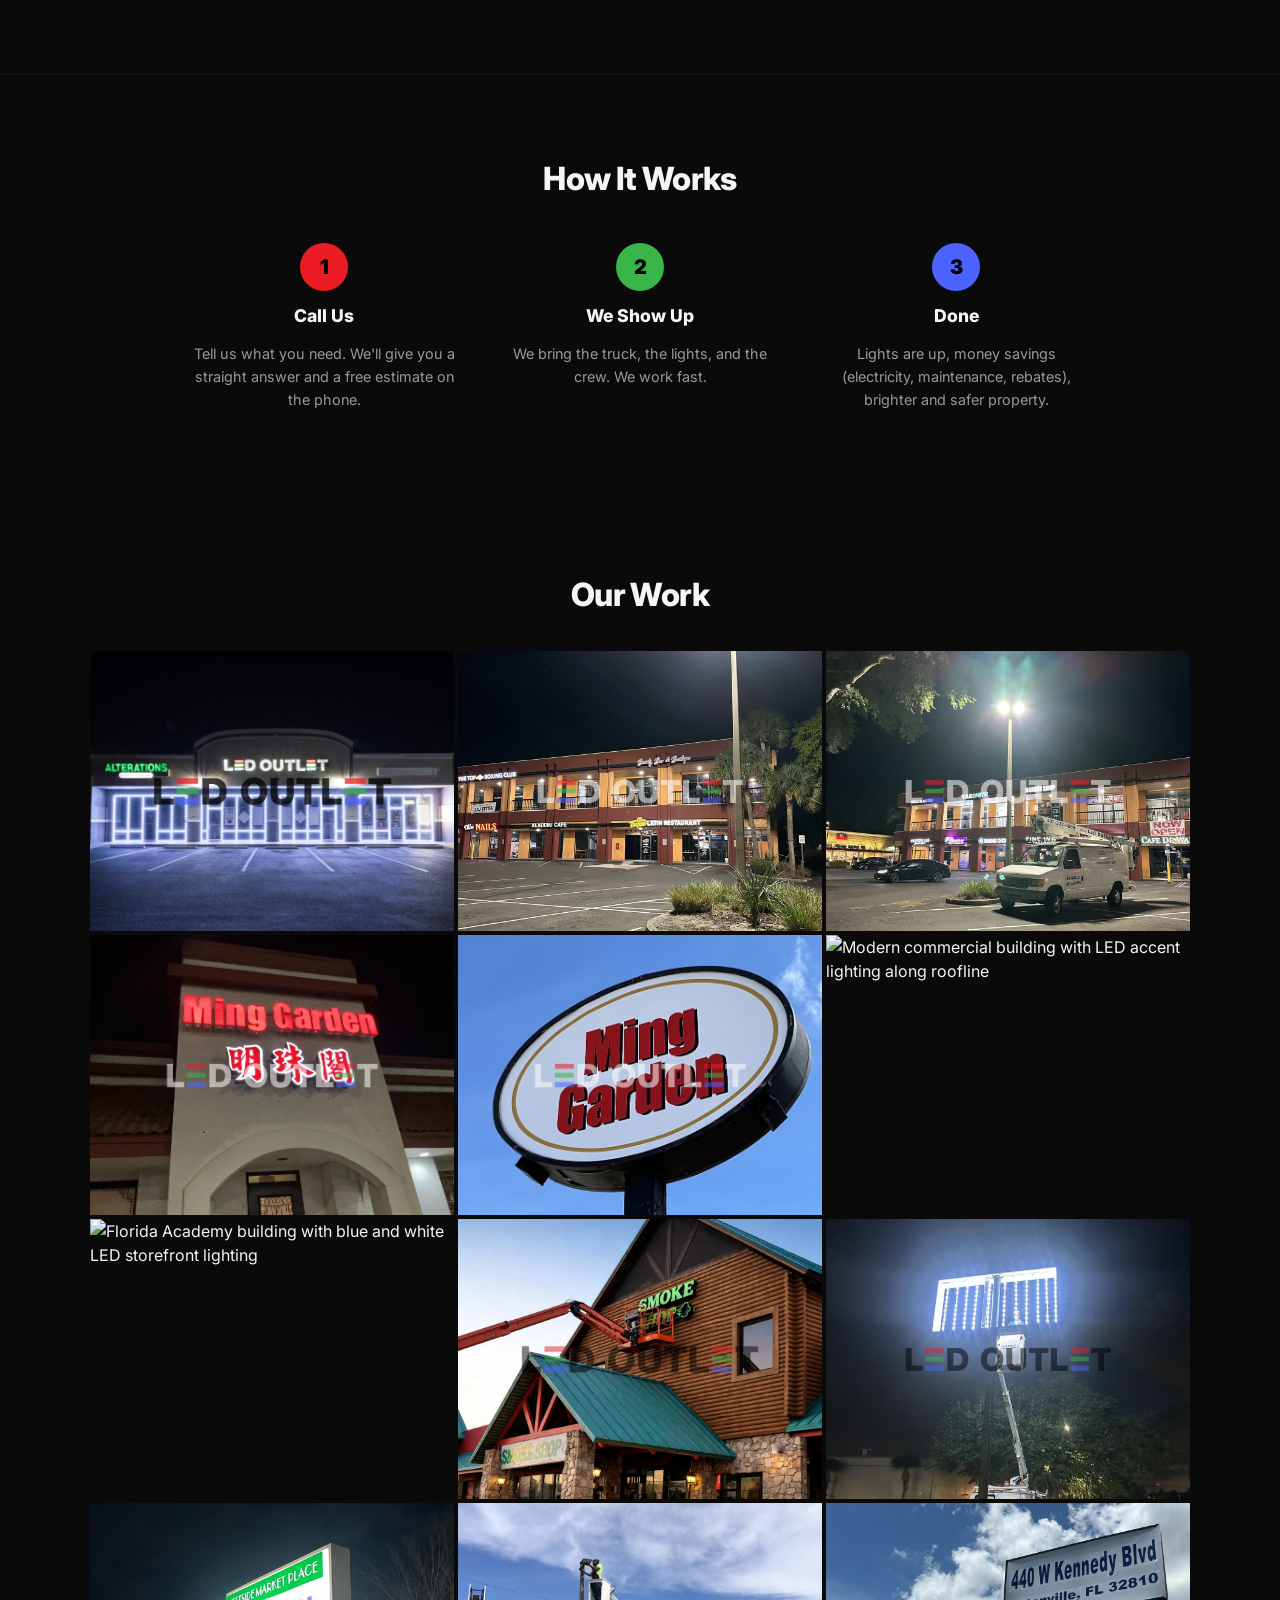
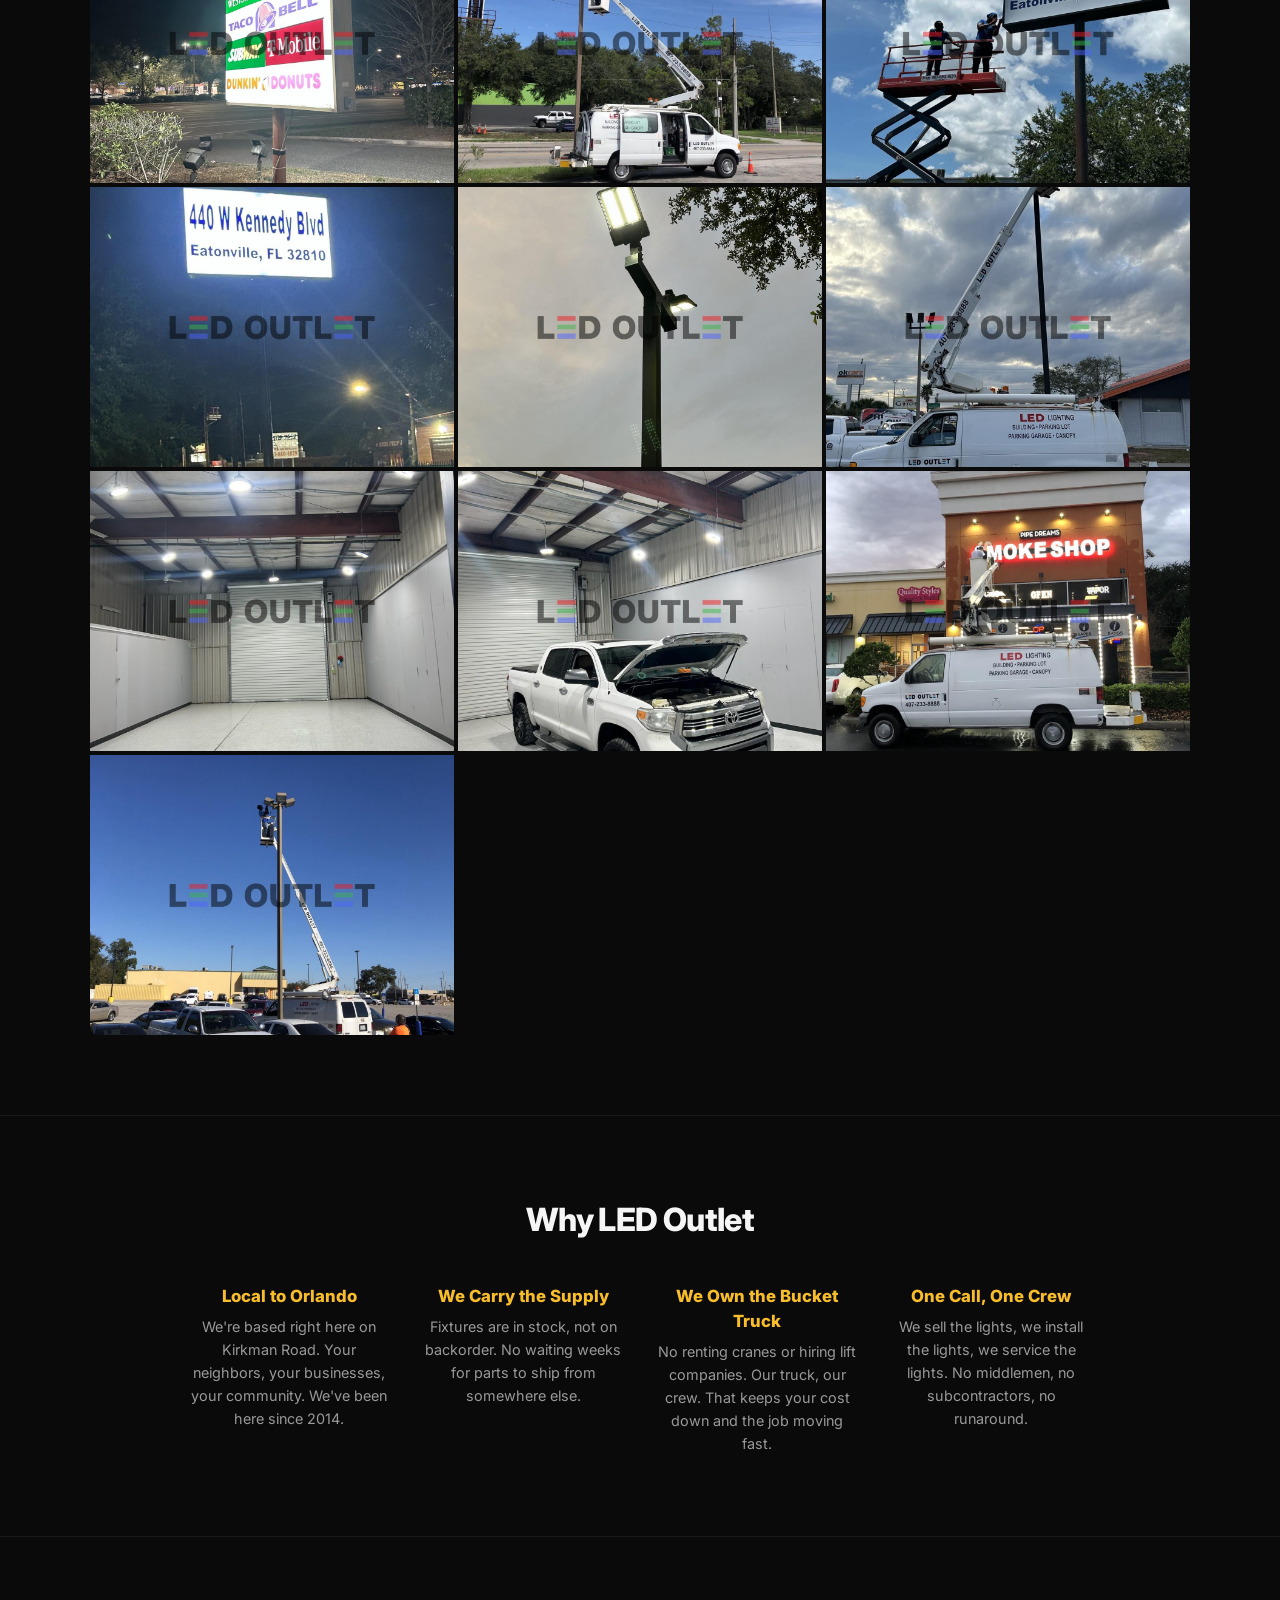
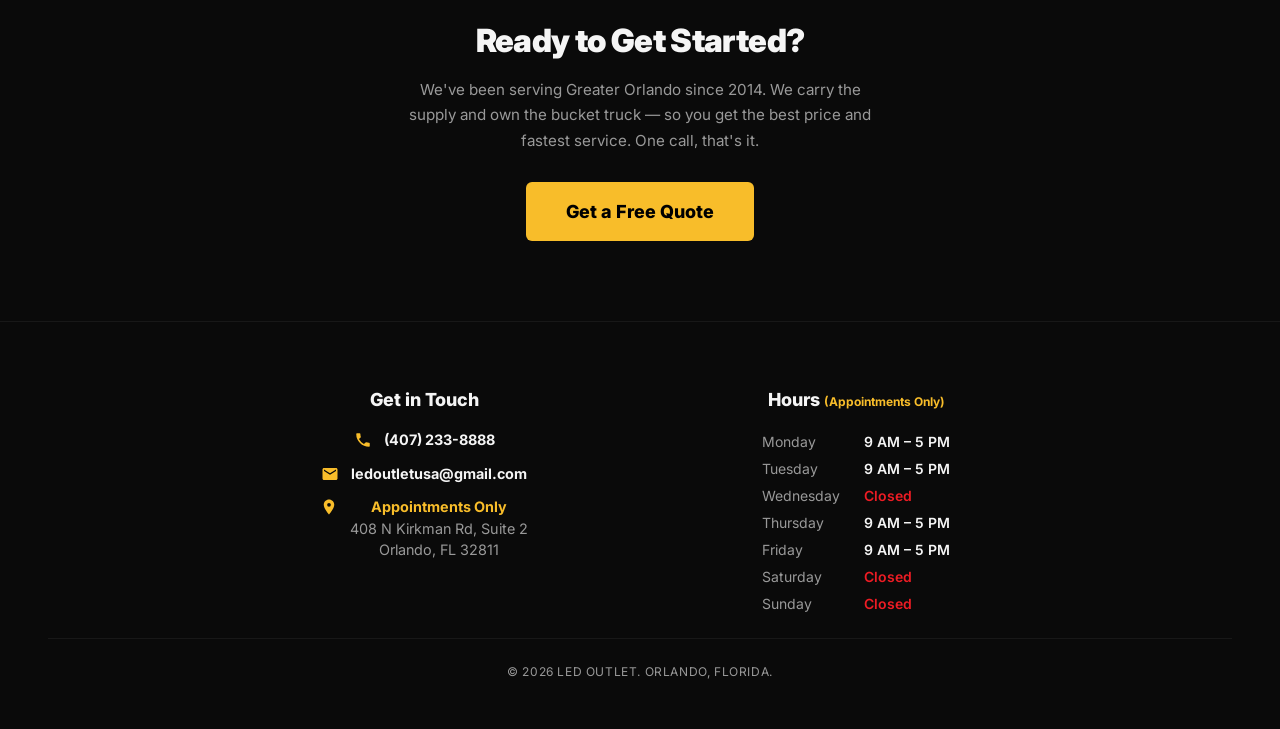
==== commit 699290a2: "Add 4 new project photos with watermark" ====
--- a/index.html
+++ b/index.html
@@ -727,6 +727,10 @@
   <h2>Our Work</h2>
   <div class="projects-grid">
     <img src="images/storefront-white.jpg" alt="LED Outlet storefront with white LED module lighting" loading="lazy"/>
+    <img src="images/projects/IMG_4888.jpg" alt="Commercial plaza nighttime parking lot LED lighting Orlando" loading="lazy"/>
+    <img src="images/projects/IMG_4890.jpg" alt="LED Outlet bucket truck servicing plaza parking lot lights" loading="lazy"/>
+    <img src="images/projects/IMG_6631.jpg" alt="Ming Garden restaurant LED channel letter sign installation" loading="lazy"/>
+    <img src="images/projects/IMG_6639.jpg" alt="Ming Garden pylon sign LED retrofit Orlando" loading="lazy"/>
     <img src="images/projects/commercial-building.jpg" alt="Modern commercial building with LED accent lighting along roofline" loading="lazy"/>
     <img src="images/projects/florida-academy.jpg" alt="Florida Academy building with blue and white LED storefront lighting" loading="lazy"/>
     <img src="images/projects/bucket-truck-work.jpg" alt="LED Outlet bucket truck doing sign work on commercial building" loading="lazy"/>
